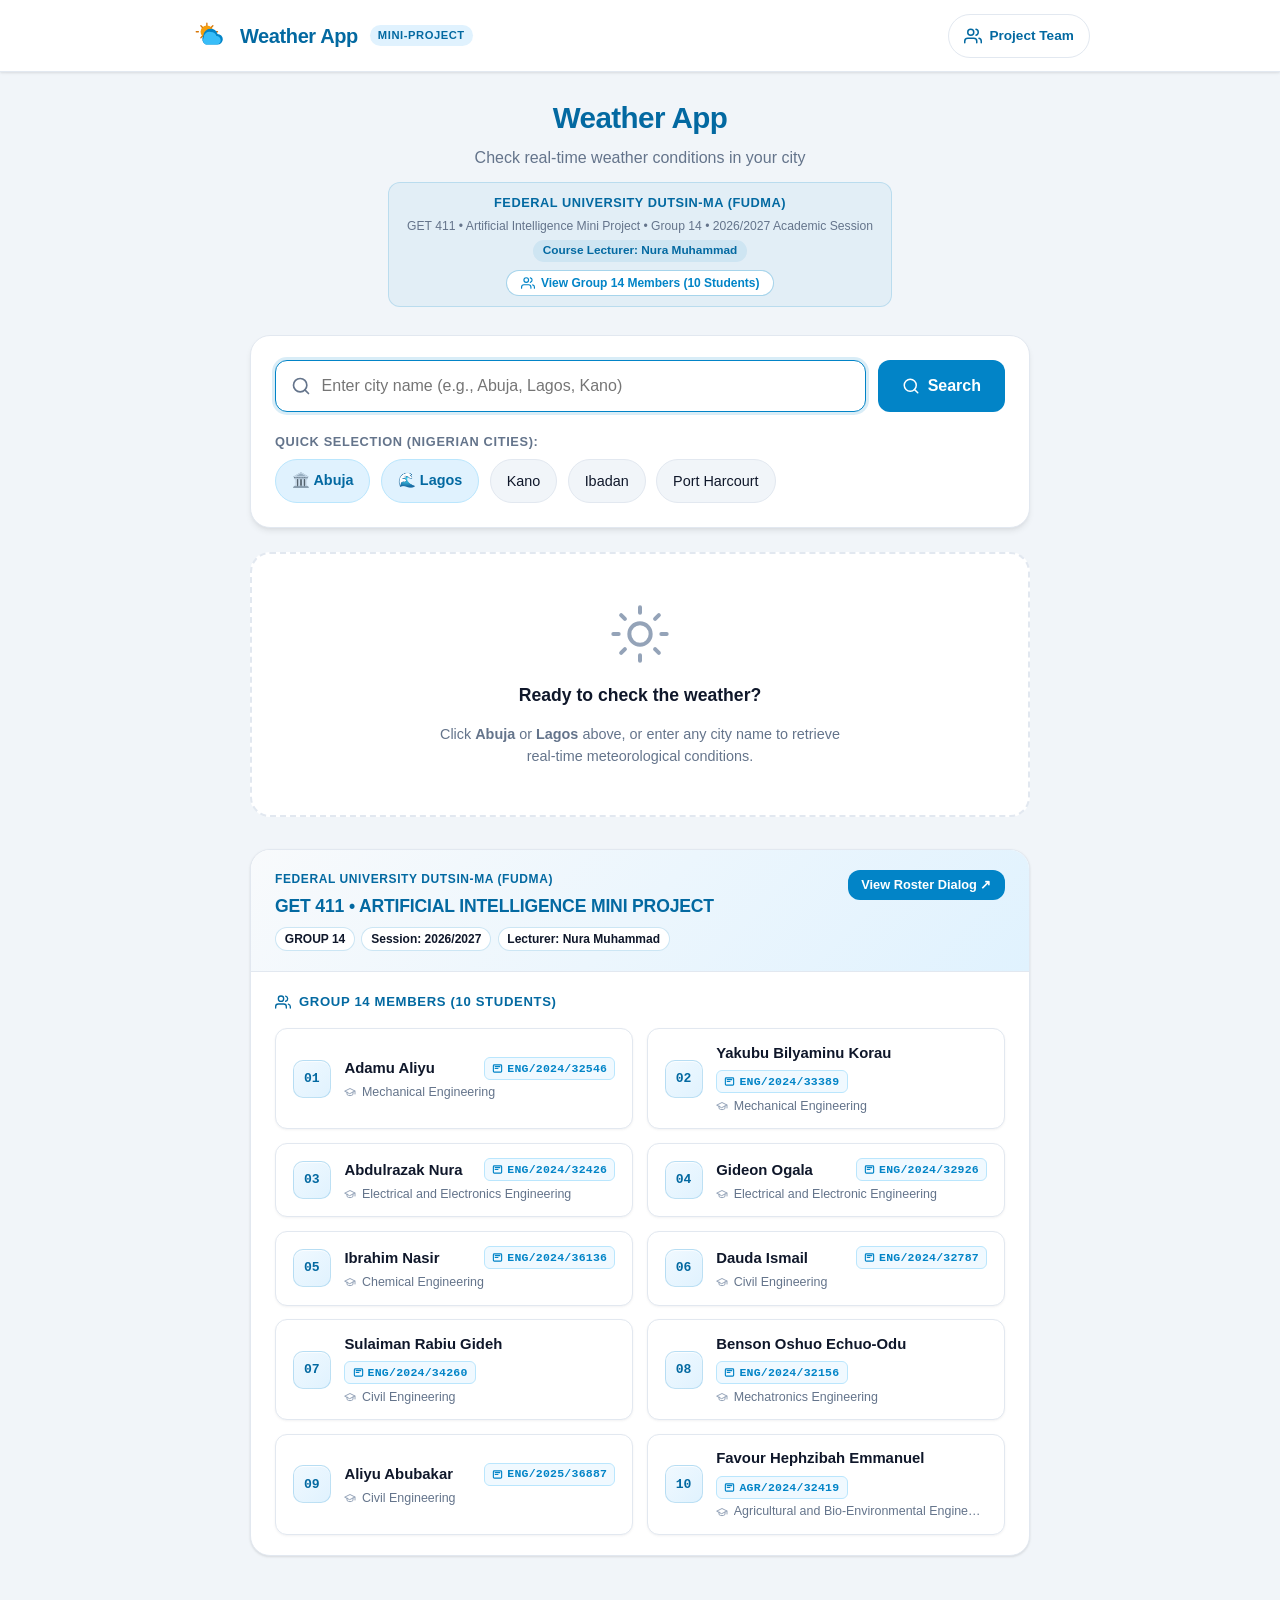
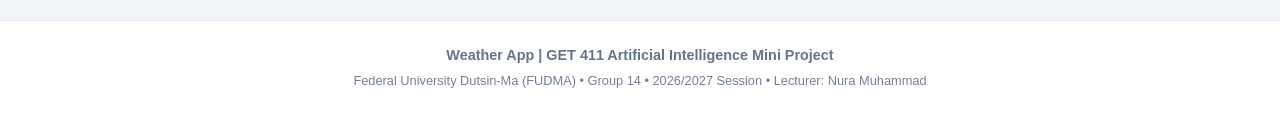
==== weather-app/index.html @ 7076c6c3 "feat: update team members modal UI Refactor the team members modal styling, improve layout responsiv" ====
<!DOCTYPE html>
<html lang="en">
<head>
  <meta charset="UTF-8">
  <meta name="viewport" content="width=device-width, initial-scale=1.0">
  <title>Weather App | Undergraduate Mini-Project</title>
  <meta name="theme-color" content="#0284c7">
  <meta name="description" content="GET 411 Artificial Intelligence Mini Project - Weather App Using Public API. Federal University Dutsin-Ma (FUDMA) Group 14.">
  <meta name="apple-mobile-web-app-capable" content="yes">
  <meta name="apple-mobile-web-app-status-bar-style" content="default">
  <meta name="apple-mobile-web-app-title" content="Weather App">
  <link rel="manifest" href="manifest.webmanifest">
  <link rel="apple-touch-icon" href="assets/icons/apple-touch-icon.png">
  <link rel="icon" type="image/svg+xml" href="assets/images/weather-logo.svg">
  <link rel="stylesheet" href="css/style.css">
</head>
<body>
  <div class="app-container">
    
    <!-- Offline Status Banner -->
    <div id="offlineBanner" class="offline-banner" role="status" aria-live="polite" style="display: none;">
      <svg xmlns="http://www.w3.org/2000/svg" width="16" height="16" viewBox="0 0 24 24" fill="none" stroke="currentColor" stroke-width="2" stroke-linecap="round" stroke-linejoin="round">
        <line x1="1" y1="1" x2="23" y2="23"></line>
        <path d="M16.72 11.06A10.94 10.94 0 0 1 19 12.55"></path>
        <path d="M5 12.55a10.94 10.94 0 0 1 5.17-2.39"></path>
        <path d="M10.71 5.05A16 16 0 0 1 22.58 9"></path>
        <path d="M1.42 9a15.91 15.91 0 0 1 4.7-2.88"></path>
        <path d="M8.53 16.11a6 6 0 0 1 6.95 0"></path>
        <line x1="12" y1="20" x2="12.01" y2="20"></line>
      </svg>
      <span>You are currently offline. Live weather information requires an internet connection.</span>
    </div>
    
    <!-- Top Header Navigation -->
    <header class="header">
      <div class="header-content">
        <div class="brand">
          <div class="brand-icon">
            <img src="assets/images/weather-logo.svg" alt="Weather Logo" width="34" height="34">
          </div>
          <span class="brand-title">Weather App</span>
          <span class="brand-badge">Mini-Project</span>
        </div>
        <button id="openTeamModalBtn" class="team-btn" type="button" aria-haspopup="dialog" aria-controls="teamModal" aria-label="View Project Team">
          <svg xmlns="http://www.w3.org/2000/svg" width="18" height="18" viewBox="0 0 24 24" fill="none" stroke="currentColor" stroke-width="2" stroke-linecap="round" stroke-linejoin="round">
            <path d="M17 21v-2a4 4 0 0 0-4-4H5a4 4 0 0 0-4 4v2"></path>
            <circle cx="9" cy="7" r="4"></circle>
            <path d="M23 21v-2a4 4 0 0 0-3-3.87"></path>
            <path d="M16 3.13a4 4 0 0 1 0 7.75"></path>
          </svg>
          <span>Project Team</span>
        </button>
      </div>
    </header>

    <!-- Main Application Content -->
    <main class="main-content">
      
      <!-- Hero / Introduction -->
      <section class="hero-section">
        <h1 class="app-heading">Weather App</h1>
        <p class="app-subtitle">Check real-time weather conditions in your city</p>

        <!-- Academic Project Identification -->
        <div class="academic-meta-strip">
          <span class="academic-inst">FEDERAL UNIVERSITY DUTSIN-MA (FUDMA)</span>
          <span class="academic-sub">GET 411 • Artificial Intelligence Mini Project • Group 14 • 2026/2027 Academic Session</span>
          <span class="academic-lecturer-tag">Course Lecturer: <strong>Nura Muhammad</strong></span>
          <button id="heroTeamBtn" type="button" class="academic-view-btn" aria-label="View Group 14 Student Members">
            <svg xmlns="http://www.w3.org/2000/svg" width="14" height="14" viewBox="0 0 24 24" fill="none" stroke="currentColor" stroke-width="2" stroke-linecap="round" stroke-linejoin="round">
              <path d="M17 21v-2a4 4 0 0 0-4-4H5a4 4 0 0 0-4 4v2"></path>
              <circle cx="9" cy="7" r="4"></circle>
              <path d="M23 21v-2a4 4 0 0 0-3-3.87"></path>
              <path d="M16 3.13a4 4 0 0 1 0 7.75"></path>
            </svg>
            <span>View Group 14 Members (10 Students)</span>
          </button>
        </div>
      </section>

      <!-- Search Card -->
      <section class="search-card">
        <form id="searchForm" class="search-form" autocomplete="off">
          <div class="input-wrapper">
            <svg class="search-icon" xmlns="http://www.w3.org/2000/svg" viewBox="0 0 24 24" fill="none" stroke="currentColor" stroke-width="2" stroke-linecap="round" stroke-linejoin="round">
              <circle cx="11" cy="11" r="8"></circle>
              <line x1="21" y1="21" x2="16.65" y2="16.65"></line>
            </svg>
            <input 
              type="text" 
              id="cityInput" 
              class="city-input" 
              placeholder="Enter city name (e.g., Abuja, Lagos, Kano)" 
              aria-label="Enter city name"
              required
            >
          </div>
          <button type="submit" id="searchButton" class="search-btn">
            <svg xmlns="http://www.w3.org/2000/svg" width="18" height="18" viewBox="0 0 24 24" fill="none" stroke="currentColor" stroke-width="2" stroke-linecap="round" stroke-linejoin="round">
              <circle cx="11" cy="11" r="8"></circle>
              <line x1="21" y1="21" x2="16.65" y2="16.65"></line>
            </svg>
            <span>Search</span>
          </button>
        </form>

        <!-- Quick Selection: Prominent Abuja & Lagos Buttons -->
        <div class="quick-cities-container">
          <span class="quick-label">Quick Selection (Nigerian Cities):</span>
          <div class="quick-buttons">
            <button type="button" class="quick-btn featured" data-city="Abuja">
              <span>🏛️ Abuja</span>
            </button>
            <button type="button" class="quick-btn featured" data-city="Lagos">
              <span>🌊 Lagos</span>
            </button>
            <button type="button" class="quick-btn" data-city="Kano">
              <span>Kano</span>
            </button>
            <button type="button" class="quick-btn" data-city="Ibadan">
              <span>Ibadan</span>
            </button>
            <button type="button" class="quick-btn" data-city="Port Harcourt">
              <span>Port Harcourt</span>
            </button>
          </div>
        </div>

        <!-- Session Search History -->
        <div id="historyContainer" class="history-container">
          <span class="quick-label">Recent Searches (This Session):</span>
          <div id="historyChips" class="history-chips"></div>
        </div>
      </section>

      <!-- Feedback Area: Loading & Error States -->
      <section class="status-container">
        <!-- Loading State -->
        <div id="loadingState" class="loading-state" role="status" aria-live="polite">
          <div class="spinner"></div>
          <p class="loading-text">Loading weather data...</p>
        </div>

        <!-- Friendly Error Alert Box -->
        <div id="alertBox" class="alert-box" role="alert">
          <svg class="alert-icon" xmlns="http://www.w3.org/2000/svg" viewBox="0 0 24 24" fill="none" stroke="currentColor" stroke-width="2" stroke-linecap="round" stroke-linejoin="round">
            <circle cx="12" cy="12" r="10"></circle>
            <line x1="12" y1="8" x2="12" y2="12"></line>
            <line x1="12" y1="16" x2="12.01" y2="16"></line>
          </svg>
          <div class="alert-content">
            <h4 id="alertTitle" class="alert-title">Notice</h4>
            <p id="alertMessage" class="alert-message">Unable to retrieve weather information.</p>
          </div>
        </div>
      </section>

      <!-- Weather Presentation Card -->
      <article id="weatherCard" class="weather-card">
        <!-- Card Header: City, Country, Date -->
        <div class="weather-card-header">
          <div class="location-info">
            <h2 id="cityName" class="city-name">Lagos</h2>
            <span id="countryName" class="country-name">, Nigeria</span>
            <span id="weatherDate" class="weather-date">Current Weather</span>
          </div>
          <div class="weather-header-actions">
            <!-- Temperature Unit Toggle Switch (°C / °F) -->
            <div class="unit-toggle-wrapper" title="Switch temperature unit between Celsius (°C) and Fahrenheit (°F)">
              <button 
                type="button" 
                id="unitToggleBtn" 
                class="unit-toggle-switch" 
                role="switch" 
                aria-checked="false" 
                aria-label="Toggle temperature unit between Celsius and Fahrenheit"
              >
                <span class="unit-toggle-option active" id="unitOptC">°C</span>
                <span class="unit-toggle-slider" aria-hidden="true"></span>
                <span class="unit-toggle-option" id="unitOptF">°F</span>
              </button>
            </div>
            <span class="weather-badge">Real-time</span>
          </div>
        </div>

        <!-- Primary Weather Stats: Temperature & Icon -->
        <div class="weather-primary-body">
          <div class="temperature-group">
            <div class="temp-row">
              <span id="currentTemp" class="current-temp">28</span>
              <span id="tempUnit" class="temp-unit">°C</span>
            </div>
            <span id="feelsLike" class="feels-like-text">Feels Like: 31°C</span>
          </div>

          <div class="weather-condition-group">
            <img id="weatherIcon" class="weather-icon-img" src="https://openweathermap.org/img/wn/02d@2x.png" alt="Weather condition icon">
            <span id="weatherCondition" class="weather-condition">Partly Cloudy</span>
            <span id="weatherDescription" class="weather-description">scattered clouds</span>
          </div>
        </div>

        <!-- Metrics Grid: Humidity, Wind, Pressure, Visibility -->
        <div class="weather-metrics-grid">
          <!-- Humidity -->
          <div class="metric-card">
            <div class="metric-icon-wrap" aria-hidden="true">
              <svg xmlns="http://www.w3.org/2000/svg" viewBox="0 0 24 24" fill="none" stroke="currentColor" stroke-width="2" stroke-linecap="round" stroke-linejoin="round">
                <path d="M12 2.69l5.66 5.66a8 8 0 1 1-11.31 0z"></path>
              </svg>
            </div>
            <div class="metric-details">
              <span class="metric-label">Humidity</span>
              <span id="humidityValue" class="metric-value">78%</span>
            </div>
          </div>

          <!-- Wind Speed -->
          <div class="metric-card">
            <div class="metric-icon-wrap" aria-hidden="true">
              <svg xmlns="http://www.w3.org/2000/svg" viewBox="0 0 24 24" fill="none" stroke="currentColor" stroke-width="2" stroke-linecap="round" stroke-linejoin="round">
                <path d="M9.59 4.59A2 2 0 1 1 11 8H2m10.59 11.41A2 2 0 1 0 14 16H2m15.73-8.27A2.5 2.5 0 1 1 19.5 12H2"></path>
              </svg>
            </div>
            <div class="metric-details">
              <span class="metric-label">Wind Speed</span>
              <span id="windSpeedValue" class="metric-value">4.2 m/s</span>
            </div>
          </div>

          <!-- Pressure -->
          <div class="metric-card">
            <div class="metric-icon-wrap" aria-hidden="true">
              <svg xmlns="http://www.w3.org/2000/svg" viewBox="0 0 24 24" fill="none" stroke="currentColor" stroke-width="2" stroke-linecap="round" stroke-linejoin="round">
                <circle cx="12" cy="12" r="10"></circle>
                <path d="M12 6v6l4 2"></path>
              </svg>
            </div>
            <div class="metric-details">
              <span class="metric-label">Pressure</span>
              <span id="pressureValue" class="metric-value">1012 hPa</span>
            </div>
          </div>

          <!-- Visibility -->
          <div class="metric-card">
            <div class="metric-icon-wrap" aria-hidden="true">
              <svg xmlns="http://www.w3.org/2000/svg" viewBox="0 0 24 24" fill="none" stroke="currentColor" stroke-width="2" stroke-linecap="round" stroke-linejoin="round">
                <path d="M1 12s4-8 11-8 11 8 11 8-4 8-11 8-11-8-11-8z"></path>
                <circle cx="12" cy="12" r="3"></circle>
              </svg>
            </div>
            <div class="metric-details">
              <span class="metric-label">Visibility</span>
              <span id="visibilityValue" class="metric-value">10 km</span>
            </div>
          </div>
        </div>
      </article>

      <!-- 5-Day Weather Forecast Section -->
      <section id="forecastSection" class="forecast-section" aria-label="5-Day Weather Forecast">
        <div class="forecast-header">
          <div class="forecast-title-wrap">
            <svg class="forecast-icon" xmlns="http://www.w3.org/2000/svg" viewBox="0 0 24 24" fill="none" stroke="currentColor" stroke-width="2" stroke-linecap="round" stroke-linejoin="round">
              <rect x="3" y="4" width="18" height="18" rx="2" ry="2"></rect>
              <line x1="16" y1="2" x2="16" y2="6"></line>
              <line x1="8" y1="2" x2="8" y2="6"></line>
              <line x1="3" y1="10" x2="21" y2="10"></line>
            </svg>
            <h3 class="forecast-title">5-Day Weather Forecast</h3>
          </div>
          <span class="forecast-badge">Upcoming High &amp; Low</span>
        </div>
        <div id="forecastGrid" class="forecast-grid"></div>
      </section>

      <!-- Initial Welcome State (Before any search) -->
      <div id="initialPlaceholder" class="initial-placeholder-card">
        <svg class="placeholder-icon" xmlns="http://www.w3.org/2000/svg" viewBox="0 0 24 24" fill="none" stroke="currentColor" stroke-width="1.5" stroke-linecap="round" stroke-linejoin="round">
          <circle cx="12" cy="12" r="4"></circle>
          <path d="M12 2v2"></path>
          <path d="M12 20v2"></path>
          <path d="m4.93 4.93 1.41 1.41"></path>
          <path d="m17.66 17.66 1.41 1.41"></path>
          <path d="M2 12h2"></path>
          <path d="M20 12h2"></path>
          <path d="m6.34 17.66-1.41 1.41"></path>
          <path d="m19.07 4.93-1.41 1.41"></path>
        </svg>
        <h3 class="placeholder-text">Ready to check the weather?</h3>
        <p class="placeholder-sub">
          Click <strong>Abuja</strong> or <strong>Lagos</strong> above, or enter any city name to retrieve real-time meteorological conditions.
        </p>
      </div>

      <!-- Academic Project Details Section -->
      <section class="academic-section" id="academicSection" aria-label="Academic Project Details">
        <div class="academic-card">
          <div class="academic-card-header">
            <div class="academic-card-title-group">
              <span class="academic-inst-badge-inline">FEDERAL UNIVERSITY DUTSIN-MA (FUDMA)</span>
              <h3 class="academic-card-heading">GET 411 • ARTIFICIAL INTELLIGENCE MINI PROJECT</h3>
              <div class="academic-meta-inline">
                <span class="academic-chip">GROUP 14</span>
                <span class="academic-chip">Session: 2026/2027</span>
                <span class="academic-chip">Lecturer: Nura Muhammad</span>
              </div>
            </div>
            <button id="openModalFromSectionBtn" type="button" class="team-open-modal-action" aria-label="Open Fullscreen Roster Dialog">
              <span>View Roster Dialog ↗</span>
            </button>
          </div>

          <div class="academic-card-body">
            <h4 class="academic-roster-title">
              <svg xmlns="http://www.w3.org/2000/svg" width="16" height="16" viewBox="0 0 24 24" fill="none" stroke="currentColor" stroke-width="2" stroke-linecap="round" stroke-linejoin="round">
                <path d="M17 21v-2a4 4 0 0 0-4-4H5a4 4 0 0 0-4 4v2"></path>
                <circle cx="9" cy="7" r="4"></circle>
                <path d="M23 21v-2a4 4 0 0 0-3-3.87"></path>
                <path d="M16 3.13a4 4 0 0 1 0 7.75"></path>
              </svg>
              <span>GROUP 14 MEMBERS (10 STUDENTS)</span>
            </h4>

            <div class="team-members-grid">
              <!-- 01 -->
              <div class="member-card">
                <div class="member-avatar" aria-hidden="true">
                  <span class="member-num">01</span>
                </div>
                <div class="member-info">
                  <div class="member-header">
                    <h5 class="member-name">Adamu Aliyu</h5>
                    <span class="member-matric" title="Matriculation Number">
                      <svg xmlns="http://www.w3.org/2000/svg" width="11" height="11" viewBox="0 0 24 24" fill="none" stroke="currentColor" stroke-width="2.5" stroke-linecap="round" stroke-linejoin="round" aria-hidden="true"><rect x="3" y="4" width="18" height="16" rx="2"/><line x1="7" y1="8" x2="17" y2="8"/><line x1="7" y1="12" x2="13" y2="12"/></svg>
                      ENG/2024/32546
                    </span>
                  </div>
                  <div class="member-dept-row">
                    <svg class="member-dept-icon" xmlns="http://www.w3.org/2000/svg" width="12" height="12" viewBox="0 0 24 24" fill="none" stroke="currentColor" stroke-width="2" stroke-linecap="round" stroke-linejoin="round" aria-hidden="true"><path d="M22 10v6M2 10l10-5 10 5-10 5z"/><path d="M6 12v5c3 3 9 3 12 0v-5"/></svg>
                    <span class="member-dept">Mechanical Engineering</span>
                  </div>
                </div>
              </div>

              <!-- 02 -->
              <div class="member-card">
                <div class="member-avatar" aria-hidden="true">
                  <span class="member-num">02</span>
                </div>
                <div class="member-info">
                  <div class="member-header">
                    <h5 class="member-name">Yakubu Bilyaminu Korau</h5>
                    <span class="member-matric" title="Matriculation Number">
                      <svg xmlns="http://www.w3.org/2000/svg" width="11" height="11" viewBox="0 0 24 24" fill="none" stroke="currentColor" stroke-width="2.5" stroke-linecap="round" stroke-linejoin="round" aria-hidden="true"><rect x="3" y="4" width="18" height="16" rx="2"/><line x1="7" y1="8" x2="17" y2="8"/><line x1="7" y1="12" x2="13" y2="12"/></svg>
                      ENG/2024/33389
                    </span>
                  </div>
                  <div class="member-dept-row">
                    <svg class="member-dept-icon" xmlns="http://www.w3.org/2000/svg" width="12" height="12" viewBox="0 0 24 24" fill="none" stroke="currentColor" stroke-width="2" stroke-linecap="round" stroke-linejoin="round" aria-hidden="true"><path d="M22 10v6M2 10l10-5 10 5-10 5z"/><path d="M6 12v5c3 3 9 3 12 0v-5"/></svg>
                    <span class="member-dept">Mechanical Engineering</span>
                  </div>
                </div>
              </div>

              <!-- 03 -->
              <div class="member-card">
                <div class="member-avatar" aria-hidden="true">
                  <span class="member-num">03</span>
                </div>
                <div class="member-info">
                  <div class="member-header">
                    <h5 class="member-name">Abdulrazak Nura</h5>
                    <span class="member-matric" title="Matriculation Number">
                      <svg xmlns="http://www.w3.org/2000/svg" width="11" height="11" viewBox="0 0 24 24" fill="none" stroke="currentColor" stroke-width="2.5" stroke-linecap="round" stroke-linejoin="round" aria-hidden="true"><rect x="3" y="4" width="18" height="16" rx="2"/><line x1="7" y1="8" x2="17" y2="8"/><line x1="7" y1="12" x2="13" y2="12"/></svg>
                      ENG/2024/32426
                    </span>
                  </div>
                  <div class="member-dept-row">
                    <svg class="member-dept-icon" xmlns="http://www.w3.org/2000/svg" width="12" height="12" viewBox="0 0 24 24" fill="none" stroke="currentColor" stroke-width="2" stroke-linecap="round" stroke-linejoin="round" aria-hidden="true"><path d="M22 10v6M2 10l10-5 10 5-10 5z"/><path d="M6 12v5c3 3 9 3 12 0v-5"/></svg>
                    <span class="member-dept">Electrical and Electronics Engineering</span>
                  </div>
                </div>
              </div>

              <!-- 04 -->
              <div class="member-card">
                <div class="member-avatar" aria-hidden="true">
                  <span class="member-num">04</span>
                </div>
                <div class="member-info">
                  <div class="member-header">
                    <h5 class="member-name">Gideon Ogala</h5>
                    <span class="member-matric" title="Matriculation Number">
                      <svg xmlns="http://www.w3.org/2000/svg" width="11" height="11" viewBox="0 0 24 24" fill="none" stroke="currentColor" stroke-width="2.5" stroke-linecap="round" stroke-linejoin="round" aria-hidden="true"><rect x="3" y="4" width="18" height="16" rx="2"/><line x1="7" y1="8" x2="17" y2="8"/><line x1="7" y1="12" x2="13" y2="12"/></svg>
                      ENG/2024/32926
                    </span>
                  </div>
                  <div class="member-dept-row">
                    <svg class="member-dept-icon" xmlns="http://www.w3.org/2000/svg" width="12" height="12" viewBox="0 0 24 24" fill="none" stroke="currentColor" stroke-width="2" stroke-linecap="round" stroke-linejoin="round" aria-hidden="true"><path d="M22 10v6M2 10l10-5 10 5-10 5z"/><path d="M6 12v5c3 3 9 3 12 0v-5"/></svg>
                    <span class="member-dept">Electrical and Electronic Engineering</span>
                  </div>
                </div>
              </div>

              <!-- 05 -->
              <div class="member-card">
                <div class="member-avatar" aria-hidden="true">
                  <span class="member-num">05</span>
                </div>
                <div class="member-info">
                  <div class="member-header">
                    <h5 class="member-name">Ibrahim Nasir</h5>
                    <span class="member-matric" title="Matriculation Number">
                      <svg xmlns="http://www.w3.org/2000/svg" width="11" height="11" viewBox="0 0 24 24" fill="none" stroke="currentColor" stroke-width="2.5" stroke-linecap="round" stroke-linejoin="round" aria-hidden="true"><rect x="3" y="4" width="18" height="16" rx="2"/><line x1="7" y1="8" x2="17" y2="8"/><line x1="7" y1="12" x2="13" y2="12"/></svg>
                      ENG/2024/36136
                    </span>
                  </div>
                  <div class="member-dept-row">
                    <svg class="member-dept-icon" xmlns="http://www.w3.org/2000/svg" width="12" height="12" viewBox="0 0 24 24" fill="none" stroke="currentColor" stroke-width="2" stroke-linecap="round" stroke-linejoin="round" aria-hidden="true"><path d="M22 10v6M2 10l10-5 10 5-10 5z"/><path d="M6 12v5c3 3 9 3 12 0v-5"/></svg>
                    <span class="member-dept">Chemical Engineering</span>
                  </div>
                </div>
              </div>

              <!-- 06 -->
              <div class="member-card">
                <div class="member-avatar" aria-hidden="true">
                  <span class="member-num">06</span>
                </div>
                <div class="member-info">
                  <div class="member-header">
                    <h5 class="member-name">Dauda Ismail</h5>
                    <span class="member-matric" title="Matriculation Number">
                      <svg xmlns="http://www.w3.org/2000/svg" width="11" height="11" viewBox="0 0 24 24" fill="none" stroke="currentColor" stroke-width="2.5" stroke-linecap="round" stroke-linejoin="round" aria-hidden="true"><rect x="3" y="4" width="18" height="16" rx="2"/><line x1="7" y1="8" x2="17" y2="8"/><line x1="7" y1="12" x2="13" y2="12"/></svg>
                      ENG/2024/32787
                    </span>
                  </div>
                  <div class="member-dept-row">
                    <svg class="member-dept-icon" xmlns="http://www.w3.org/2000/svg" width="12" height="12" viewBox="0 0 24 24" fill="none" stroke="currentColor" stroke-width="2" stroke-linecap="round" stroke-linejoin="round" aria-hidden="true"><path d="M22 10v6M2 10l10-5 10 5-10 5z"/><path d="M6 12v5c3 3 9 3 12 0v-5"/></svg>
                    <span class="member-dept">Civil Engineering</span>
                  </div>
                </div>
              </div>

              <!-- 07 -->
              <div class="member-card">
                <div class="member-avatar" aria-hidden="true">
                  <span class="member-num">07</span>
                </div>
                <div class="member-info">
                  <div class="member-header">
                    <h5 class="member-name">Sulaiman Rabiu Gideh</h5>
                    <span class="member-matric" title="Matriculation Number">
                      <svg xmlns="http://www.w3.org/2000/svg" width="11" height="11" viewBox="0 0 24 24" fill="none" stroke="currentColor" stroke-width="2.5" stroke-linecap="round" stroke-linejoin="round" aria-hidden="true"><rect x="3" y="4" width="18" height="16" rx="2"/><line x1="7" y1="8" x2="17" y2="8"/><line x1="7" y1="12" x2="13" y2="12"/></svg>
                      ENG/2024/34260
                    </span>
                  </div>
                  <div class="member-dept-row">
                    <svg class="member-dept-icon" xmlns="http://www.w3.org/2000/svg" width="12" height="12" viewBox="0 0 24 24" fill="none" stroke="currentColor" stroke-width="2" stroke-linecap="round" stroke-linejoin="round" aria-hidden="true"><path d="M22 10v6M2 10l10-5 10 5-10 5z"/><path d="M6 12v5c3 3 9 3 12 0v-5"/></svg>
                    <span class="member-dept">Civil Engineering</span>
                  </div>
                </div>
              </div>

              <!-- 08 -->
              <div class="member-card">
                <div class="member-avatar" aria-hidden="true">
                  <span class="member-num">08</span>
                </div>
                <div class="member-info">
                  <div class="member-header">
                    <h5 class="member-name">Benson Oshuo Echuo-Odu</h5>
                    <span class="member-matric" title="Matriculation Number">
                      <svg xmlns="http://www.w3.org/2000/svg" width="11" height="11" viewBox="0 0 24 24" fill="none" stroke="currentColor" stroke-width="2.5" stroke-linecap="round" stroke-linejoin="round" aria-hidden="true"><rect x="3" y="4" width="18" height="16" rx="2"/><line x1="7" y1="8" x2="17" y2="8"/><line x1="7" y1="12" x2="13" y2="12"/></svg>
                      ENG/2024/32156
                    </span>
                  </div>
                  <div class="member-dept-row">
                    <svg class="member-dept-icon" xmlns="http://www.w3.org/2000/svg" width="12" height="12" viewBox="0 0 24 24" fill="none" stroke="currentColor" stroke-width="2" stroke-linecap="round" stroke-linejoin="round" aria-hidden="true"><path d="M22 10v6M2 10l10-5 10 5-10 5z"/><path d="M6 12v5c3 3 9 3 12 0v-5"/></svg>
                    <span class="member-dept">Mechatronics Engineering</span>
                  </div>
                </div>
              </div>

              <!-- 09 -->
              <div class="member-card">
                <div class="member-avatar" aria-hidden="true">
                  <span class="member-num">09</span>
                </div>
                <div class="member-info">
                  <div class="member-header">
                    <h5 class="member-name">Aliyu Abubakar</h5>
                    <span class="member-matric" title="Matriculation Number">
                      <svg xmlns="http://www.w3.org/2000/svg" width="11" height="11" viewBox="0 0 24 24" fill="none" stroke="currentColor" stroke-width="2.5" stroke-linecap="round" stroke-linejoin="round" aria-hidden="true"><rect x="3" y="4" width="18" height="16" rx="2"/><line x1="7" y1="8" x2="17" y2="8"/><line x1="7" y1="12" x2="13" y2="12"/></svg>
                      ENG/2025/36887
                    </span>
                  </div>
                  <div class="member-dept-row">
                    <svg class="member-dept-icon" xmlns="http://www.w3.org/2000/svg" width="12" height="12" viewBox="0 0 24 24" fill="none" stroke="currentColor" stroke-width="2" stroke-linecap="round" stroke-linejoin="round" aria-hidden="true"><path d="M22 10v6M2 10l10-5 10 5-10 5z"/><path d="M6 12v5c3 3 9 3 12 0v-5"/></svg>
                    <span class="member-dept">Civil Engineering</span>
                  </div>
                </div>
              </div>

              <!-- 10 -->
              <div class="member-card">
                <div class="member-avatar" aria-hidden="true">
                  <span class="member-num">10</span>
                </div>
                <div class="member-info">
                  <div class="member-header">
                    <h5 class="member-name">Favour Hephzibah Emmanuel</h5>
                    <span class="member-matric" title="Matriculation Number">
                      <svg xmlns="http://www.w3.org/2000/svg" width="11" height="11" viewBox="0 0 24 24" fill="none" stroke="currentColor" stroke-width="2.5" stroke-linecap="round" stroke-linejoin="round" aria-hidden="true"><rect x="3" y="4" width="18" height="16" rx="2"/><line x1="7" y1="8" x2="17" y2="8"/><line x1="7" y1="12" x2="13" y2="12"/></svg>
                      AGR/2024/32419
                    </span>
                  </div>
                  <div class="member-dept-row">
                    <svg class="member-dept-icon" xmlns="http://www.w3.org/2000/svg" width="12" height="12" viewBox="0 0 24 24" fill="none" stroke="currentColor" stroke-width="2" stroke-linecap="round" stroke-linejoin="round" aria-hidden="true"><path d="M22 10v6M2 10l10-5 10 5-10 5z"/><path d="M6 12v5c3 3 9 3 12 0v-5"/></svg>
                    <span class="member-dept">Agricultural and Bio-Environmental Engineering</span>
                  </div>
                </div>
              </div>
            </div>
          </div>
        </div>
      </section>

    </main>

    <!-- Project Team Modal -->
    <div id="teamModal" class="modal-overlay" role="dialog" aria-modal="true" aria-labelledby="teamModalTitle" style="display: none;">
      <div class="team-modal-card">
        <!-- Modal Header -->
        <div class="team-modal-header">
          <div class="team-header-content">
            <span class="team-inst-badge">FEDERAL UNIVERSITY DUTSIN-MA (FUDMA)</span>
            <h2 id="teamModalTitle" class="team-course-title">GET 411 • ARTIFICIAL INTELLIGENCE MINI PROJECT</h2>
            <div class="team-meta-row">
              <span class="team-meta-pill">GROUP 14</span>
              <span>•</span>
              <span>Academic Session: <strong>2026/2027</strong></span>
              <span>•</span>
              <span>Lecturer: <strong>Nura Muhammad</strong></span>
            </div>
          </div>
          <button id="closeTeamModalBtn" class="team-close-btn" type="button" aria-label="Close modal">&times;</button>
        </div>

        <!-- Modal Body: Group Members -->
        <div class="team-modal-body">
          <div class="team-section-heading">
            <svg xmlns="http://www.w3.org/2000/svg" width="16" height="16" viewBox="0 0 24 24" fill="none" stroke="currentColor" stroke-width="2" stroke-linecap="round" stroke-linejoin="round">
              <path d="M17 21v-2a4 4 0 0 0-4-4H5a4 4 0 0 0-4 4v2"></path>
              <circle cx="9" cy="7" r="4"></circle>
              <path d="M23 21v-2a4 4 0 0 0-3-3.87"></path>
              <path d="M16 3.13a4 4 0 0 1 0 7.75"></path>
            </svg>
            <span>GROUP MEMBERS</span>
          </div>

          <div class="team-members-grid">
            <!-- 01 -->
            <div class="member-card">
              <div class="member-avatar" aria-hidden="true">
                <span class="member-num">01</span>
              </div>
              <div class="member-info">
                <div class="member-header">
                  <h5 class="member-name">Adamu Aliyu</h5>
                  <span class="member-matric" title="Matriculation Number">
                    <svg xmlns="http://www.w3.org/2000/svg" width="11" height="11" viewBox="0 0 24 24" fill="none" stroke="currentColor" stroke-width="2.5" stroke-linecap="round" stroke-linejoin="round" aria-hidden="true"><rect x="3" y="4" width="18" height="16" rx="2"/><line x1="7" y1="8" x2="17" y2="8"/><line x1="7" y1="12" x2="13" y2="12"/></svg>
                    ENG/2024/32546
                  </span>
                </div>
                <div class="member-dept-row">
                  <svg class="member-dept-icon" xmlns="http://www.w3.org/2000/svg" width="12" height="12" viewBox="0 0 24 24" fill="none" stroke="currentColor" stroke-width="2" stroke-linecap="round" stroke-linejoin="round" aria-hidden="true"><path d="M22 10v6M2 10l10-5 10 5-10 5z"/><path d="M6 12v5c3 3 9 3 12 0v-5"/></svg>
                  <span class="member-dept">Mechanical Engineering</span>
                </div>
              </div>
            </div>

            <!-- 02 -->
            <div class="member-card">
              <div class="member-avatar" aria-hidden="true">
                <span class="member-num">02</span>
              </div>
              <div class="member-info">
                <div class="member-header">
                  <h5 class="member-name">Yakubu Bilyaminu Korau</h5>
                  <span class="member-matric" title="Matriculation Number">
                    <svg xmlns="http://www.w3.org/2000/svg" width="11" height="11" viewBox="0 0 24 24" fill="none" stroke="currentColor" stroke-width="2.5" stroke-linecap="round" stroke-linejoin="round" aria-hidden="true"><rect x="3" y="4" width="18" height="16" rx="2"/><line x1="7" y1="8" x2="17" y2="8"/><line x1="7" y1="12" x2="13" y2="12"/></svg>
                    ENG/2024/33389
                  </span>
                </div>
                <div class="member-dept-row">
                  <svg class="member-dept-icon" xmlns="http://www.w3.org/2000/svg" width="12" height="12" viewBox="0 0 24 24" fill="none" stroke="currentColor" stroke-width="2" stroke-linecap="round" stroke-linejoin="round" aria-hidden="true"><path d="M22 10v6M2 10l10-5 10 5-10 5z"/><path d="M6 12v5c3 3 9 3 12 0v-5"/></svg>
                  <span class="member-dept">Mechanical Engineering</span>
                </div>
              </div>
            </div>

            <!-- 03 -->
            <div class="member-card">
              <div class="member-avatar" aria-hidden="true">
                <span class="member-num">03</span>
              </div>
              <div class="member-info">
                <div class="member-header">
                  <h5 class="member-name">Abdulrazak Nura</h5>
                  <span class="member-matric" title="Matriculation Number">
                    <svg xmlns="http://www.w3.org/2000/svg" width="11" height="11" viewBox="0 0 24 24" fill="none" stroke="currentColor" stroke-width="2.5" stroke-linecap="round" stroke-linejoin="round" aria-hidden="true"><rect x="3" y="4" width="18" height="16" rx="2"/><line x1="7" y1="8" x2="17" y2="8"/><line x1="7" y1="12" x2="13" y2="12"/></svg>
                    ENG/2024/32426
                  </span>
                </div>
                <div class="member-dept-row">
                  <svg class="member-dept-icon" xmlns="http://www.w3.org/2000/svg" width="12" height="12" viewBox="0 0 24 24" fill="none" stroke="currentColor" stroke-width="2" stroke-linecap="round" stroke-linejoin="round" aria-hidden="true"><path d="M22 10v6M2 10l10-5 10 5-10 5z"/><path d="M6 12v5c3 3 9 3 12 0v-5"/></svg>
                  <span class="member-dept">Electrical and Electronics Engineering</span>
                </div>
              </div>
            </div>

            <!-- 04 -->
            <div class="member-card">
              <div class="member-avatar" aria-hidden="true">
                <span class="member-num">04</span>
              </div>
              <div class="member-info">
                <div class="member-header">
                  <h5 class="member-name">Gideon Ogala</h5>
                  <span class="member-matric" title="Matriculation Number">
                    <svg xmlns="http://www.w3.org/2000/svg" width="11" height="11" viewBox="0 0 24 24" fill="none" stroke="currentColor" stroke-width="2.5" stroke-linecap="round" stroke-linejoin="round" aria-hidden="true"><rect x="3" y="4" width="18" height="16" rx="2"/><line x1="7" y1="8" x2="17" y2="8"/><line x1="7" y1="12" x2="13" y2="12"/></svg>
                    ENG/2024/32926
                  </span>
                </div>
                <div class="member-dept-row">
                  <svg class="member-dept-icon" xmlns="http://www.w3.org/2000/svg" width="12" height="12" viewBox="0 0 24 24" fill="none" stroke="currentColor" stroke-width="2" stroke-linecap="round" stroke-linejoin="round" aria-hidden="true"><path d="M22 10v6M2 10l10-5 10 5-10 5z"/><path d="M6 12v5c3 3 9 3 12 0v-5"/></svg>
                  <span class="member-dept">Electrical and Electronic Engineering</span>
                </div>
              </div>
            </div>

            <!-- 05 -->
            <div class="member-card">
              <div class="member-avatar" aria-hidden="true">
                <span class="member-num">05</span>
              </div>
              <div class="member-info">
                <div class="member-header">
                  <h5 class="member-name">Ibrahim Nasir</h5>
                  <span class="member-matric" title="Matriculation Number">
                    <svg xmlns="http://www.w3.org/2000/svg" width="11" height="11" viewBox="0 0 24 24" fill="none" stroke="currentColor" stroke-width="2.5" stroke-linecap="round" stroke-linejoin="round" aria-hidden="true"><rect x="3" y="4" width="18" height="16" rx="2"/><line x1="7" y1="8" x2="17" y2="8"/><line x1="7" y1="12" x2="13" y2="12"/></svg>
                    ENG/2024/36136
                  </span>
                </div>
                <div class="member-dept-row">
                  <svg class="member-dept-icon" xmlns="http://www.w3.org/2000/svg" width="12" height="12" viewBox="0 0 24 24" fill="none" stroke="currentColor" stroke-width="2" stroke-linecap="round" stroke-linejoin="round" aria-hidden="true"><path d="M22 10v6M2 10l10-5 10 5-10 5z"/><path d="M6 12v5c3 3 9 3 12 0v-5"/></svg>
                  <span class="member-dept">Chemical Engineering</span>
                </div>
              </div>
            </div>

            <!-- 06 -->
            <div class="member-card">
              <div class="member-avatar" aria-hidden="true">
                <span class="member-num">06</span>
              </div>
              <div class="member-info">
                <div class="member-header">
                  <h5 class="member-name">Dauda Ismail</h5>
                  <span class="member-matric" title="Matriculation Number">
                    <svg xmlns="http://www.w3.org/2000/svg" width="11" height="11" viewBox="0 0 24 24" fill="none" stroke="currentColor" stroke-width="2.5" stroke-linecap="round" stroke-linejoin="round" aria-hidden="true"><rect x="3" y="4" width="18" height="16" rx="2"/><line x1="7" y1="8" x2="17" y2="8"/><line x1="7" y1="12" x2="13" y2="12"/></svg>
                    ENG/2024/32787
                  </span>
                </div>
                <div class="member-dept-row">
                  <svg class="member-dept-icon" xmlns="http://www.w3.org/2000/svg" width="12" height="12" viewBox="0 0 24 24" fill="none" stroke="currentColor" stroke-width="2" stroke-linecap="round" stroke-linejoin="round" aria-hidden="true"><path d="M22 10v6M2 10l10-5 10 5-10 5z"/><path d="M6 12v5c3 3 9 3 12 0v-5"/></svg>
                  <span class="member-dept">Civil Engineering</span>
                </div>
              </div>
            </div>

            <!-- 07 -->
            <div class="member-card">
              <div class="member-avatar" aria-hidden="true">
                <span class="member-num">07</span>
              </div>
              <div class="member-info">
                <div class="member-header">
                  <h5 class="member-name">Sulaiman Rabiu Gideh</h5>
                  <span class="member-matric" title="Matriculation Number">
                    <svg xmlns="http://www.w3.org/2000/svg" width="11" height="11" viewBox="0 0 24 24" fill="none" stroke="currentColor" stroke-width="2.5" stroke-linecap="round" stroke-linejoin="round" aria-hidden="true"><rect x="3" y="4" width="18" height="16" rx="2"/><line x1="7" y1="8" x2="17" y2="8"/><line x1="7" y1="12" x2="13" y2="12"/></svg>
                    ENG/2024/34260
                  </span>
                </div>
                <div class="member-dept-row">
                  <svg class="member-dept-icon" xmlns="http://www.w3.org/2000/svg" width="12" height="12" viewBox="0 0 24 24" fill="none" stroke="currentColor" stroke-width="2" stroke-linecap="round" stroke-linejoin="round" aria-hidden="true"><path d="M22 10v6M2 10l10-5 10 5-10 5z"/><path d="M6 12v5c3 3 9 3 12 0v-5"/></svg>
                  <span class="member-dept">Civil Engineering</span>
                </div>
              </div>
            </div>

            <!-- 08 -->
            <div class="member-card">
              <div class="member-avatar" aria-hidden="true">
                <span class="member-num">08</span>
              </div>
              <div class="member-info">
                <div class="member-header">
                  <h5 class="member-name">Benson Oshuo Echuo-Odu</h5>
                  <span class="member-matric" title="Matriculation Number">
                    <svg xmlns="http://www.w3.org/2000/svg" width="11" height="11" viewBox="0 0 24 24" fill="none" stroke="currentColor" stroke-width="2.5" stroke-linecap="round" stroke-linejoin="round" aria-hidden="true"><rect x="3" y="4" width="18" height="16" rx="2"/><line x1="7" y1="8" x2="17" y2="8"/><line x1="7" y1="12" x2="13" y2="12"/></svg>
                    ENG/2024/32156
                  </span>
                </div>
                <div class="member-dept-row">
                  <svg class="member-dept-icon" xmlns="http://www.w3.org/2000/svg" width="12" height="12" viewBox="0 0 24 24" fill="none" stroke="currentColor" stroke-width="2" stroke-linecap="round" stroke-linejoin="round" aria-hidden="true"><path d="M22 10v6M2 10l10-5 10 5-10 5z"/><path d="M6 12v5c3 3 9 3 12 0v-5"/></svg>
                  <span class="member-dept">Mechatronics Engineering</span>
                </div>
              </div>
            </div>

            <!-- 09 -->
            <div class="member-card">
              <div class="member-avatar" aria-hidden="true">
                <span class="member-num">09</span>
              </div>
              <div class="member-info">
                <div class="member-header">
                  <h5 class="member-name">Aliyu Abubakar</h5>
                  <span class="member-matric" title="Matriculation Number">
                    <svg xmlns="http://www.w3.org/2000/svg" width="11" height="11" viewBox="0 0 24 24" fill="none" stroke="currentColor" stroke-width="2.5" stroke-linecap="round" stroke-linejoin="round" aria-hidden="true"><rect x="3" y="4" width="18" height="16" rx="2"/><line x1="7" y1="8" x2="17" y2="8"/><line x1="7" y1="12" x2="13" y2="12"/></svg>
                    ENG/2025/36887
                  </span>
                </div>
                <div class="member-dept-row">
                  <svg class="member-dept-icon" xmlns="http://www.w3.org/2000/svg" width="12" height="12" viewBox="0 0 24 24" fill="none" stroke="currentColor" stroke-width="2" stroke-linecap="round" stroke-linejoin="round" aria-hidden="true"><path d="M22 10v6M2 10l10-5 10 5-10 5z"/><path d="M6 12v5c3 3 9 3 12 0v-5"/></svg>
                  <span class="member-dept">Civil Engineering</span>
                </div>
              </div>
            </div>

            <!-- 10 -->
            <div class="member-card">
              <div class="member-avatar" aria-hidden="true">
                <span class="member-num">10</span>
              </div>
              <div class="member-info">
                <div class="member-header">
                  <h5 class="member-name">Favour Hephzibah Emmanuel</h5>
                  <span class="member-matric" title="Matriculation Number">
                    <svg xmlns="http://www.w3.org/2000/svg" width="11" height="11" viewBox="0 0 24 24" fill="none" stroke="currentColor" stroke-width="2.5" stroke-linecap="round" stroke-linejoin="round" aria-hidden="true"><rect x="3" y="4" width="18" height="16" rx="2"/><line x1="7" y1="8" x2="17" y2="8"/><line x1="7" y1="12" x2="13" y2="12"/></svg>
                    AGR/2024/32419
                  </span>
                </div>
                <div class="member-dept-row">
                  <svg class="member-dept-icon" xmlns="http://www.w3.org/2000/svg" width="12" height="12" viewBox="0 0 24 24" fill="none" stroke="currentColor" stroke-width="2" stroke-linecap="round" stroke-linejoin="round" aria-hidden="true"><path d="M22 10v6M2 10l10-5 10 5-10 5z"/><path d="M6 12v5c3 3 9 3 12 0v-5"/></svg>
                  <span class="member-dept">Agricultural and Bio-Environmental Engineering</span>
                </div>
              </div>
            </div>
          </div>
        </div>

        <!-- Modal Footer -->
        <div class="team-modal-footer">
          <span>Lecturer: <strong>Nura Muhammad</strong></span>
          <span>Federal University Dutsin-Ma • Group 14</span>
        </div>
      </div>
    </div>

    <!-- Required Academic Footer -->
    <footer class="footer">
      <p class="footer-text">Weather App | GET 411 Artificial Intelligence Mini Project</p>
      <p class="footer-subtext">Federal University Dutsin-Ma (FUDMA) • Group 14 • 2026/2027 Session • Lecturer: Nura Muhammad</p>
    </footer>

  </div>

  <!-- Application Scripts -->
  <script src="js/config.js"></script>
  <script src="js/app.js"></script>
</body>
</html>
---- weather-app/css/style.css ----
/* ==========================================================================
   Weather App - Undergraduate Mini-Project Stylesheet
   Design: Modern, Responsive, Accessible, Material Design 3 inspired
   ========================================================================== */

:root {
  --primary: #0284c7;
  --primary-dark: #0369a1;
  --primary-light: #e0f2fe;
  --primary-gradient: linear-gradient(135deg, #0284c7 0%, #1e3a8a 100%);
  --card-gradient: linear-gradient(180deg, #ffffff 0%, #f8fafc 100%);
  --accent: #f59e0b;
  --accent-hover: #d97706;
  --surface: #ffffff;
  --background: #f1f5f9;
  --text-main: #0f172a;
  --text-muted: #64748b;
  --border: #e2e8f0;
  --shadow-sm: 0 1px 3px rgba(0, 0, 0, 0.08), 0 1px 2px rgba(0, 0, 0, 0.04);
  --shadow-md: 0 4px 6px -1px rgba(0, 0, 0, 0.08), 0 2px 4px -2px rgba(0, 0, 0, 0.06);
  --shadow-lg: 0 10px 15px -3px rgba(0, 0, 0, 0.08), 0 4px 6px -4px rgba(0, 0, 0, 0.04);
  --radius-sm: 8px;
  --radius-md: 12px;
  --radius-lg: 20px;
  --radius-full: 9999px;
  --transition: all 0.2s ease-in-out;
}

/* Reset & Box Sizing */
*, *::before, *::after {
  box-sizing: border-box;
  margin: 0;
  padding: 0;
}

body {
  font-family: -apple-system, BlinkMacSystemFont, "Segoe UI", Roboto, Oxygen, Ubuntu, Cantarell, "Helvetica Neue", sans-serif;
  background-color: var(--background);
  color: var(--text-main);
  line-height: 1.5;
  min-height: 100vh;
  display: flex;
  flex-direction: column;
  overflow-x: hidden;
}

/* App Wrapper */
.app-container {
  display: flex;
  flex-direction: column;
  min-height: 100vh;
}

/* PWA Offline Status Banner */
.offline-banner {
  background: #fff1f2;
  border-bottom: 1px solid #fecdd3;
  color: #be123c;
  padding: 0.65rem 1rem;
  font-size: 0.875rem;
  font-weight: 500;
  display: flex;
  align-items: center;
  justify-content: center;
  gap: 0.5rem;
  text-align: center;
  z-index: 60;
  transition: all 0.25s ease-in-out;
}

.offline-banner.online-recovered {
  background: #f0fdf4;
  border-bottom: 1px solid #bbf7d0;
  color: #15803d;
}

.offline-banner svg {
  flex-shrink: 0;
}

/* Header & Navigation */
.header {
  background: var(--surface);
  border-bottom: 1px solid var(--border);
  padding: 0.85rem 1.25rem;
  box-shadow: var(--shadow-sm);
  position: sticky;
  top: 0;
  z-index: 50;
}

.header-content {
  max-width: 900px;
  margin: 0 auto;
  display: flex;
  align-items: center;
  justify-content: space-between;
  gap: 1rem;
}

.brand {
  display: flex;
  align-items: center;
  gap: 0.75rem;
}

.brand-icon {
  width: 38px;
  height: 38px;
  border-radius: var(--radius-sm);
  display: flex;
  align-items: center;
  justify-content: center;
}

.brand-title {
  font-size: 1.25rem;
  font-weight: 700;
  color: var(--primary-dark);
  letter-spacing: -0.02em;
}

.brand-badge {
  font-size: 0.7rem;
  text-transform: uppercase;
  letter-spacing: 0.05em;
  background-color: var(--primary-light);
  color: var(--primary-dark);
  font-weight: 600;
  padding: 0.15rem 0.5rem;
  border-radius: var(--radius-full);
}

.team-btn {
  background: var(--surface);
  border: 1.5px solid var(--border);
  color: var(--primary-dark);
  font-size: 0.85rem;
  font-weight: 600;
  padding: 0.45rem 0.95rem;
  border-radius: var(--radius-full);
  cursor: pointer;
  display: flex;
  align-items: center;
  gap: 0.45rem;
  transition: var(--transition);
  min-height: 44px;
}

.team-btn:hover {
  background: var(--primary-light);
  border-color: var(--primary);
  color: var(--primary);
  transform: translateY(-1px);
}

.key-toggle-btn {
  background: transparent;
  border: 1px solid var(--border);
  color: var(--text-muted);
  font-size: 0.85rem;
  font-weight: 600;
  padding: 0.45rem 0.85rem;
  border-radius: var(--radius-full);
  cursor: pointer;
  display: flex;
  align-items: center;
  gap: 0.4rem;
  transition: var(--transition);
  min-height: 44px;
}

.key-toggle-btn:hover {
  background: var(--primary-light);
  color: var(--primary-dark);
  border-color: var(--primary);
}

/* Academic Project Identification Strip */
.academic-meta-strip {
  margin-top: 0.75rem;
  display: inline-flex;
  flex-direction: column;
  align-items: center;
  background: rgba(2, 132, 199, 0.06);
  border: 1px solid rgba(2, 132, 199, 0.18);
  border-radius: var(--radius-md);
  padding: 0.6rem 1.15rem;
  gap: 0.3rem;
  max-width: 95%;
}

.academic-inst {
  font-size: 0.8rem;
  font-weight: 800;
  color: var(--primary-dark);
  letter-spacing: 0.04em;
  text-transform: uppercase;
}

.academic-sub {
  font-size: 0.76rem;
  color: var(--text-muted);
  font-weight: 500;
}

.academic-lecturer-tag {
  font-size: 0.74rem;
  color: var(--primary-dark);
  background: rgba(2, 132, 199, 0.09);
  padding: 0.15rem 0.6rem;
  border-radius: var(--radius-full);
  font-weight: 600;
}

.academic-view-btn {
  margin-top: 0.2rem;
  background: var(--surface);
  color: var(--primary);
  border: 1px solid rgba(2, 132, 199, 0.35);
  border-radius: var(--radius-full);
  font-size: 0.75rem;
  font-weight: 600;
  padding: 0.3rem 0.85rem;
  cursor: pointer;
  display: inline-flex;
  align-items: center;
  gap: 0.4rem;
  transition: var(--transition);
}

.academic-view-btn:hover {
  background: var(--primary);
  color: #ffffff;
  border-color: var(--primary);
  transform: translateY(-1px);
}

/* On-Page Academic Section */
.academic-section {
  margin-top: 2rem;
  margin-bottom: 1.5rem;
}

.academic-card {
  background: var(--surface);
  border: 1px solid var(--border);
  border-radius: var(--radius-lg);
  box-shadow: var(--shadow-sm);
  overflow: hidden;
  transition: var(--transition);
}

.academic-card:hover {
  box-shadow: var(--shadow-md);
  border-color: rgba(2, 132, 199, 0.3);
}

.academic-card-header {
  padding: 1.25rem 1.5rem;
  background: linear-gradient(135deg, #f8fafc 0%, #e0f2fe 100%);
  border-bottom: 1px solid var(--border);
  display: flex;
  justify-content: space-between;
  align-items: flex-start;
  gap: 1rem;
  flex-wrap: wrap;
}

.academic-card-title-group {
  display: flex;
  flex-direction: column;
  gap: 0.3rem;
}

.academic-inst-badge-inline {
  font-size: 0.75rem;
  font-weight: 800;
  letter-spacing: 0.05em;
  text-transform: uppercase;
  color: var(--primary-dark);
}

.academic-card-heading {
  font-size: 1.1rem;
  font-weight: 800;
  color: var(--primary-dark);
  letter-spacing: -0.01em;
}

.academic-meta-inline {
  display: flex;
  flex-wrap: wrap;
  gap: 0.4rem;
  margin-top: 0.15rem;
}

.academic-chip {
  background: #ffffff;
  color: var(--text-main);
  border: 1px solid rgba(2, 132, 199, 0.2);
  font-size: 0.75rem;
  font-weight: 600;
  padding: 0.15rem 0.55rem;
  border-radius: var(--radius-full);
}

.team-open-modal-action {
  background: var(--primary);
  color: #ffffff;
  border: none;
  font-size: 0.8rem;
  font-weight: 600;
  padding: 0.45rem 0.85rem;
  border-radius: var(--radius-md);
  cursor: pointer;
  display: inline-flex;
  align-items: center;
  gap: 0.3rem;
  transition: var(--transition);
  align-self: flex-start;
}

.team-open-modal-action:hover {
  background: var(--primary-dark);
  transform: translateY(-1px);
}

.academic-card-body {
  padding: 1.25rem 1.5rem;
}

.academic-roster-title {
  font-size: 0.82rem;
  font-weight: 700;
  letter-spacing: 0.05em;
  text-transform: uppercase;
  color: var(--primary-dark);
  display: flex;
  align-items: center;
  gap: 0.5rem;
  margin-bottom: 1rem;
}

/* Main Content Area */
.main-content {
  flex: 1;
  max-width: 820px;
  width: 100%;
  margin: 0 auto;
  padding: 1.5rem 1.25rem 2.5rem;
}

/* Hero Section */
.hero-section {
  text-align: center;
  margin-bottom: 1.75rem;
}

.app-heading {
  font-size: 1.85rem;
  font-weight: 800;
  color: var(--primary-dark);
  margin-bottom: 0.35rem;
  letter-spacing: -0.02em;
}

.app-subtitle {
  font-size: 1rem;
  color: var(--text-muted);
  max-width: 500px;
  margin: 0 auto;
}

/* API Key Notification Banner */
.api-notice-banner {
  background: #fffbeb;
  border: 1px solid #fde68a;
  border-radius: var(--radius-md);
  padding: 0.85rem 1.15rem;
  margin-bottom: 1.5rem;
  display: flex;
  align-items: center;
  justify-content: space-between;
  gap: 0.75rem;
  font-size: 0.9rem;
  color: #92400e;
}

.api-notice-content {
  display: flex;
  align-items: center;
  gap: 0.65rem;
}

.api-notice-btn {
  background: #f59e0b;
  color: #ffffff;
  border: none;
  font-size: 0.8rem;
  font-weight: 600;
  padding: 0.4rem 0.75rem;
  border-radius: var(--radius-sm);
  cursor: pointer;
  white-space: nowrap;
}

.api-notice-btn:hover {
  background: #d97706;
}

/* Search Box Container */
.search-card {
  background: var(--surface);
  border-radius: var(--radius-lg);
  padding: 1.5rem;
  box-shadow: var(--shadow-md);
  border: 1px solid var(--border);
  margin-bottom: 1.5rem;
}

.search-form {
  display: flex;
  gap: 0.75rem;
  margin-bottom: 1.25rem;
}

.input-wrapper {
  position: relative;
  flex: 1;
}

.search-icon {
  position: absolute;
  left: 1rem;
  top: 50%;
  transform: translateY(-50%);
  color: var(--text-muted);
  width: 20px;
  height: 20px;
  pointer-events: none;
}

.city-input {
  width: 100%;
  height: 52px;
  padding: 0 1rem 0 2.85rem;
  font-size: 1rem;
  color: var(--text-main);
  background: #f8fafc;
  border: 1.5px solid var(--border);
  border-radius: var(--radius-md);
  outline: none;
  transition: var(--transition);
}

.city-input:focus {
  background: #ffffff;
  border-color: var(--primary);
  box-shadow: 0 0 0 3px rgba(2, 132, 199, 0.15);
}

.search-btn {
  height: 52px;
  padding: 0 1.5rem;
  background: var(--primary);
  color: #ffffff;
  font-size: 1rem;
  font-weight: 600;
  border: none;
  border-radius: var(--radius-md);
  cursor: pointer;
  display: flex;
  align-items: center;
  justify-content: center;
  gap: 0.5rem;
  transition: var(--transition);
  min-width: 120px;
}

.search-btn:hover:not(:disabled) {
  background: var(--primary-dark);
  box-shadow: var(--shadow-sm);
}

.search-btn:disabled {
  opacity: 0.6;
  cursor: not-allowed;
}

/* Quick Cities Section */
.quick-cities-container {
  display: flex;
  flex-direction: column;
  gap: 0.5rem;
}

.quick-label {
  font-size: 0.8rem;
  font-weight: 600;
  text-transform: uppercase;
  letter-spacing: 0.05em;
  color: var(--text-muted);
}

.quick-buttons {
  display: flex;
  flex-wrap: wrap;
  gap: 0.65rem;
}

.quick-btn {
  background: #f1f5f9;
  border: 1px solid var(--border);
  color: var(--text-main);
  font-size: 0.9rem;
  font-weight: 500;
  padding: 0.5rem 1rem;
  border-radius: var(--radius-full);
  cursor: pointer;
  display: flex;
  align-items: center;
  gap: 0.35rem;
  transition: var(--transition);
  min-height: 44px;
}

.quick-btn:hover {
  background: var(--primary-light);
  color: var(--primary-dark);
  border-color: var(--primary);
  transform: translateY(-1px);
}

.quick-btn.featured {
  background: #e0f2fe;
  color: #0369a1;
  border-color: #bae6fd;
  font-weight: 600;
}

.quick-btn.featured:hover {
  background: #0284c7;
  color: #ffffff;
  border-color: #0284c7;
}

/* Search History Section */
.history-container {
  margin-top: 1rem;
  padding-top: 0.85rem;
  border-top: 1px dashed var(--border);
  display: none;
}

.history-container.active {
  display: flex;
  flex-direction: column;
  gap: 0.4rem;
}

.history-chips {
  display: flex;
  flex-wrap: wrap;
  gap: 0.5rem;
}

.history-chip {
  background: #ffffff;
  border: 1px solid var(--border);
  color: var(--text-muted);
  font-size: 0.8rem;
  padding: 0.3rem 0.75rem;
  border-radius: var(--radius-full);
  cursor: pointer;
  display: flex;
  align-items: center;
  gap: 0.3rem;
  transition: var(--transition);
}

.history-chip:hover {
  color: var(--primary);
  border-color: var(--primary);
}

/* Status States: Loading & Alert */
.status-container {
  margin-bottom: 1.5rem;
}

.loading-state {
  display: none;
  background: var(--surface);
  border: 1px solid var(--border);
  border-radius: var(--radius-md);
  padding: 1.5rem;
  text-align: center;
  box-shadow: var(--shadow-sm);
}

.loading-state.active {
  display: flex;
  flex-direction: column;
  align-items: center;
  justify-content: center;
  gap: 0.75rem;
}

.spinner {
  width: 40px;
  height: 40px;
  border: 4px solid #e2e8f0;
  border-top-color: var(--primary);
  border-radius: 50%;
  animation: spin 0.8s linear infinite;
}

@keyframes spin {
  to { transform: rotate(360deg); }
}

.loading-text {
  font-size: 1rem;
  font-weight: 500;
  color: var(--primary-dark);
}

/* Alert / Error Box */
.alert-box {
  display: none;
  background: #fef2f2;
  border: 1px solid #fecaca;
  color: #991b1b;
  border-radius: var(--radius-md);
  padding: 1rem 1.25rem;
  box-shadow: var(--shadow-sm);
  align-items: flex-start;
  gap: 0.75rem;
}

.alert-box.active {
  display: flex;
}

.alert-icon {
  flex-shrink: 0;
  width: 22px;
  height: 22px;
  color: #dc2626;
  margin-top: 1px;
}

.alert-content {
  flex: 1;
}

.alert-title {
  font-weight: 700;
  font-size: 0.95rem;
  margin-bottom: 0.2rem;
}

.alert-message {
  font-size: 0.9rem;
  color: #7f1d1d;
  line-height: 1.4;
}

/* Current Weather Display Card */
.weather-card {
  display: none;
  background: var(--surface);
  border-radius: var(--radius-lg);
  box-shadow: var(--shadow-lg);
  border: 1px solid var(--border);
  overflow: hidden;
  transition: var(--transition);
  will-change: transform, opacity;
  transform-origin: center top;
}

.weather-card.active,
.weather-card.animate-card {
  display: block;
  animation: weatherCardFadeInScale 0.35s cubic-bezier(0.16, 1, 0.3, 1) forwards;
}

/* Subtle fade-in and scale-up animation when new weather data is fetched */
@keyframes weatherCardFadeInScale {
  0% {
    opacity: 0;
    transform: scale(0.97) translateY(6px);
  }
  100% {
    opacity: 1;
    transform: scale(1) translateY(0);
  }
}

@keyframes fadeIn {
  from { opacity: 0; transform: translateY(8px); }
  to { opacity: 1; transform: translateY(0); }
}

.weather-card-header {
  background: var(--primary-gradient);
  color: #ffffff;
  padding: 1.75rem 2rem 2rem;
  display: flex;
  justify-content: space-between;
  align-items: flex-start;
  position: relative;
}

.location-info {
  display: flex;
  flex-direction: column;
}

.city-name {
  font-size: 2.1rem;
  font-weight: 800;
  line-height: 1.1;
  letter-spacing: -0.02em;
}

.country-name {
  font-size: 1.1rem;
  font-weight: 500;
  opacity: 0.9;
  margin-top: 0.2rem;
}

.weather-date {
  font-size: 0.85rem;
  opacity: 0.75;
  margin-top: 0.4rem;
}

.weather-badge {
  background: rgba(255, 255, 255, 0.2);
  backdrop-filter: blur(4px);
  -webkit-backdrop-filter: blur(4px);
  padding: 0.4rem 0.85rem;
  border-radius: var(--radius-full);
  font-size: 0.8rem;
  font-weight: 600;
  letter-spacing: 0.03em;
  text-transform: uppercase;
}

/* Header Actions & Temperature Unit Toggle Switch */
.weather-header-actions {
  display: flex;
  align-items: center;
  gap: 0.75rem;
  flex-wrap: wrap;
}

.unit-toggle-wrapper {
  display: inline-flex;
  align-items: center;
}

.unit-toggle-switch {
  position: relative;
  display: inline-flex;
  align-items: center;
  justify-content: space-between;
  background: rgba(255, 255, 255, 0.22);
  border: 1px solid rgba(255, 255, 255, 0.4);
  border-radius: var(--radius-full);
  padding: 3px;
  cursor: pointer;
  user-select: none;
  min-height: 48px;
  min-width: 86px;
  box-sizing: border-box;
  box-shadow: inset 0 1px 3px rgba(0, 0, 0, 0.15), 0 2px 6px rgba(0, 0, 0, 0.1);
  transition: background-color 0.25s ease, border-color 0.25s ease, box-shadow 0.25s ease;
  backdrop-filter: blur(6px);
  -webkit-backdrop-filter: blur(6px);
  touch-action: manipulation;
  -webkit-tap-highlight-color: transparent;
}

.unit-toggle-switch:hover {
  background: rgba(255, 255, 255, 0.32);
  border-color: rgba(255, 255, 255, 0.6);
}

.unit-toggle-switch:focus-visible {
  outline: 2px solid #ffffff;
  outline-offset: 2px;
}

.unit-toggle-option {
  position: relative;
  z-index: 2;
  flex: 1;
  text-align: center;
  font-size: 0.82rem;
  font-weight: 800;
  padding: 0.35rem 0.6rem;
  color: rgba(255, 255, 255, 0.85);
  transition: color 0.22s ease;
  pointer-events: auto;
  cursor: pointer;
  line-height: 1;
}

.unit-toggle-option.active {
  color: var(--primary-dark);
}

.unit-toggle-slider {
  position: absolute;
  top: 3px;
  left: 3px;
  width: calc(50% - 3px);
  height: calc(100% - 6px);
  background: #ffffff;
  border-radius: var(--radius-full);
  box-shadow: 0 2px 6px rgba(0, 0, 0, 0.28);
  transition: transform 0.28s cubic-bezier(0.16, 1, 0.3, 1);
  z-index: 1;
}

/* Switch to Fahrenheit state */
.unit-toggle-switch[aria-checked="true"] .unit-toggle-slider {
  transform: translateX(100%);
}

.unit-toggle-switch[aria-checked="true"] #unitOptC {
  color: rgba(255, 255, 255, 0.85);
}

.unit-toggle-switch[aria-checked="true"] #unitOptF {
  color: var(--primary-dark);
}

/* Weather Primary Display (Temp + Icon) */
.weather-primary-body {
  padding: 1.75rem 2rem 1.5rem;
  display: flex;
  align-items: center;
  justify-content: space-between;
  border-bottom: 1px solid var(--border);
  background: #ffffff;
}

.temperature-group {
  display: flex;
  flex-direction: column;
}

.temp-row {
  display: flex;
  align-items: flex-start;
}

.current-temp {
  font-size: 4.5rem;
  font-weight: 800;
  line-height: 1;
  color: var(--text-main);
  letter-spacing: -0.03em;
  display: inline-block;
  will-change: transform, opacity;
}

/* Subtle animation when new temperature data is loaded */
.current-temp.animate-update {
  animation: tempUpdatePop 0.5s cubic-bezier(0.16, 1, 0.3, 1) both;
}

@keyframes tempUpdatePop {
  0% {
    opacity: 0.25;
    transform: translateY(8px) scale(0.96);
  }
  60% {
    opacity: 1;
    transform: translateY(-2px) scale(1.02);
  }
  100% {
    opacity: 1;
    transform: translateY(0) scale(1);
  }
}

.temp-unit {
  font-size: 2.25rem;
  font-weight: 600;
  color: var(--primary);
  margin-top: 0.35rem;
  margin-left: 0.15rem;
}

.feels-like-text {
  font-size: 1rem;
  font-weight: 500;
  color: var(--text-muted);
  margin-top: 0.5rem;
}

.weather-condition-group {
  display: flex;
  flex-direction: column;
  align-items: center;
  text-align: center;
}

.weather-icon-img {
  width: 90px;
  height: 90px;
  filter: drop-shadow(0 4px 6px rgba(0, 0, 0, 0.1));
  display: inline-block;
  will-change: transform, opacity, filter;
  transition: transform 0.3s cubic-bezier(0.34, 1.56, 0.64, 1), filter 0.3s ease;
}

.weather-icon-img:hover {
  transform: scale(1.08) translateY(-2px);
  filter: drop-shadow(0 8px 14px rgba(2, 132, 199, 0.25));
}

/* Subtle animation when new weather icon data is loaded */
.weather-icon-img.animate-update {
  animation: iconUpdateBounce 0.55s cubic-bezier(0.16, 1, 0.3, 1) both;
}

@keyframes iconUpdateBounce {
  0% {
    opacity: 0.2;
    transform: scale(0.8) rotate(-7deg);
  }
  50% {
    opacity: 0.95;
    transform: scale(1.08) rotate(3deg);
  }
  75% {
    transform: scale(0.98) rotate(-1deg);
  }
  100% {
    opacity: 1;
    transform: scale(1) rotate(0deg);
  }
}

/* Accessibility: Respect Reduced Motion Preferences */
@media (prefers-reduced-motion: reduce) {
  .weather-card.active,
  .weather-card.animate-card,
  .current-temp.animate-update,
  .weather-icon-img.animate-update,
  .unit-toggle-slider {
    animation: none !important;
    transition: none !important;
  }
}

.weather-condition {
  font-size: 1.25rem;
  font-weight: 700;
  color: var(--text-main);
  text-transform: capitalize;
}

.weather-description {
  font-size: 0.9rem;
  color: var(--text-muted);
  text-transform: capitalize;
}

/* Weather Metrics Grid */
.weather-metrics-grid {
  display: grid;
  grid-template-columns: repeat(2, 1fr);
  gap: 1.25rem;
  padding: 1.75rem 2rem;
  background: #f8fafc;
}

.metric-card {
  background: var(--surface);
  border: 1px solid var(--border);
  border-radius: var(--radius-md);
  padding: 1.15rem;
  display: flex;
  align-items: center;
  gap: 1rem;
  box-shadow: var(--shadow-sm);
  transition: var(--transition);
}

.metric-card:hover {
  transform: translateY(-2px);
  box-shadow: var(--shadow-md);
}

.metric-icon-wrap {
  width: 44px;
  height: 44px;
  border-radius: var(--radius-sm);
  background: var(--primary-light);
  color: var(--primary-dark);
  display: flex;
  align-items: center;
  justify-content: center;
  flex-shrink: 0;
}

.metric-icon-wrap svg {
  width: 24px;
  height: 24px;
}

.metric-details {
  display: flex;
  flex-direction: column;
}

.metric-label {
  font-size: 0.8rem;
  font-weight: 600;
  color: var(--text-muted);
  text-transform: uppercase;
  letter-spacing: 0.04em;
}

/* 5-Day Weather Forecast Section */
.forecast-section {
  display: none;
  background: var(--surface);
  border-radius: var(--radius-lg);
  box-shadow: var(--shadow-md);
  border: 1px solid var(--border);
  padding: 1.5rem;
  margin-top: 1.5rem;
  margin-bottom: 1.5rem;
  transition: var(--transition);
}

.forecast-section.active {
  display: block;
  animation: fadeIn 0.4s ease-out;
}

.forecast-header {
  display: flex;
  align-items: center;
  justify-content: space-between;
  margin-bottom: 1.25rem;
  padding-bottom: 0.75rem;
  border-bottom: 1px solid var(--border);
}

.forecast-title-wrap {
  display: flex;
  align-items: center;
  gap: 0.6rem;
}

.forecast-icon {
  width: 22px;
  height: 22px;
  color: var(--primary);
}

.forecast-title {
  font-size: 1.2rem;
  font-weight: 700;
  color: var(--text-main);
  letter-spacing: -0.01em;
}

.forecast-badge {
  font-size: 0.75rem;
  font-weight: 600;
  text-transform: uppercase;
  letter-spacing: 0.04em;
  background: var(--primary-light);
  color: var(--primary-dark);
  padding: 0.25rem 0.65rem;
  border-radius: var(--radius-full);
}

.forecast-grid {
  display: grid;
  grid-template-columns: repeat(5, 1fr);
  gap: 0.75rem;
}

.forecast-card {
  background: #f8fafc;
  border: 1px solid var(--border);
  border-radius: var(--radius-md);
  padding: 1rem 0.5rem;
  display: flex;
  flex-direction: column;
  align-items: center;
  text-align: center;
  gap: 0.35rem;
  transition: var(--transition);
}

.forecast-card:hover {
  transform: translateY(-3px);
  box-shadow: var(--shadow-sm);
  background: #ffffff;
  border-color: var(--primary);
}

.forecast-day-wrap {
  display: flex;
  flex-direction: column;
}

.forecast-day {
  font-size: 0.95rem;
  font-weight: 700;
  color: var(--text-main);
}

.forecast-date {
  font-size: 0.75rem;
  color: var(--text-muted);
  font-weight: 500;
}

.forecast-condition-wrap {
  display: flex;
  flex-direction: column;
  align-items: center;
}

.forecast-icon-img {
  width: 52px;
  height: 52px;
  margin: 0.1rem 0;
  filter: drop-shadow(0 2px 4px rgba(0, 0, 0, 0.08));
}

.forecast-condition {
  font-size: 0.8rem;
  font-weight: 600;
  color: var(--text-main);
  white-space: nowrap;
  overflow: hidden;
  text-overflow: ellipsis;
  max-width: 100%;
}

.forecast-temp-range {
  display: flex;
  align-items: baseline;
  justify-content: center;
  gap: 0.45rem;
  margin-top: 0.35rem;
  padding: 0.25rem 0.5rem;
  background: rgba(2, 132, 199, 0.08);
  border-radius: var(--radius-full);
  width: 100%;
  max-width: 110px;
}

.temp-high {
  font-size: 0.95rem;
  font-weight: 800;
  color: #dc2626;
}

.temp-high::after {
  content: "°C";
  font-size: 0.75rem;
  font-weight: 600;
}

.temp-separator {
  color: #94a3b8;
  font-size: 0.75rem;
}

.temp-low {
  font-size: 0.85rem;
  font-weight: 600;
  color: #0284c7;
}

.temp-low::after {
  content: "°C";
  font-size: 0.7rem;
  font-weight: 500;
}

/* Dynamic Fahrenheit unit symbol for forecast values */
.unit-f .temp-high::after {
  content: "°F";
}

.unit-f .temp-low::after {
  content: "°F";
}

@media (max-width: 720px) {
  .forecast-grid {
    grid-template-columns: repeat(3, 1fr);
  }
}

@media (max-width: 480px) {
  .forecast-grid {
    grid-template-columns: 1fr;
    gap: 0.5rem;
  }

  .forecast-card {
    flex-direction: row;
    justify-content: space-between;
    padding: 0.75rem 1rem;
    text-align: left;
  }

  .forecast-condition-wrap {
    flex-direction: row;
    gap: 0.5rem;
  }

  .forecast-icon-img {
    width: 40px;
    height: 40px;
  }

  .forecast-temp-range {
    width: auto;
    max-width: none;
  }
}

/* Initial / Placeholder Card */
.initial-placeholder-card {
  background: var(--surface);
  border: 2px dashed var(--border);
  border-radius: var(--radius-lg);
  padding: 3rem 1.5rem;
  text-align: center;
  color: var(--text-muted);
  display: flex;
  flex-direction: column;
  align-items: center;
  gap: 1rem;
}

.placeholder-icon {
  width: 64px;
  height: 64px;
  color: #94a3b8;
}

.placeholder-text {
  font-size: 1.1rem;
  font-weight: 600;
  color: var(--text-main);
}

.placeholder-sub {
  font-size: 0.9rem;
  max-width: 400px;
}

/* API Key Modal */
.modal-overlay {
  display: none;
  position: fixed;
  inset: 0;
  background: rgba(15, 23, 42, 0.6);
  backdrop-filter: blur(3px);
  z-index: 100;
  align-items: center;
  justify-content: center;
  padding: 1rem;
}

.modal-overlay.active {
  display: flex;
}

.modal-card {
  background: var(--surface);
  width: 100%;
  max-width: 520px;
  border-radius: var(--radius-lg);
  box-shadow: var(--shadow-lg);
  border: 1px solid var(--border);
  overflow: hidden;
  animation: modalScale 0.2s ease-out;
}

@keyframes modalScale {
  from { opacity: 0; transform: scale(0.95); }
  to { opacity: 1; transform: scale(1); }
}

.modal-header {
  padding: 1.25rem 1.5rem;
  border-bottom: 1px solid var(--border);
  display: flex;
  align-items: center;
  justify-content: space-between;
}

.modal-title {
  font-size: 1.2rem;
  font-weight: 700;
  color: var(--primary-dark);
}

.modal-close-btn {
  background: transparent;
  border: none;
  font-size: 1.5rem;
  color: var(--text-muted);
  cursor: pointer;
  line-height: 1;
  padding: 0.25rem;
}

.modal-body {
  padding: 1.5rem;
  display: flex;
  flex-direction: column;
  gap: 1rem;
}

.modal-desc {
  font-size: 0.9rem;
  color: var(--text-muted);
  line-height: 1.5;
}

.modal-input-label {
  font-size: 0.85rem;
  font-weight: 600;
  color: var(--text-main);
}

.modal-input {
  width: 100%;
  height: 48px;
  padding: 0 1rem;
  font-size: 0.95rem;
  border: 1.5px solid var(--border);
  border-radius: var(--radius-sm);
  outline: none;
  font-family: monospace;
}

.modal-input:focus {
  border-color: var(--primary);
  box-shadow: 0 0 0 3px rgba(2, 132, 199, 0.15);
}

.modal-note {
  font-size: 0.8rem;
  color: #92400e;
  background: #fef3c7;
  padding: 0.75rem;
  border-radius: var(--radius-sm);
  border-left: 4px solid #f59e0b;
}

.modal-actions {
  display: flex;
  justify-content: flex-end;
  gap: 0.75rem;
  padding: 1rem 1.5rem;
  background: #f8fafc;
  border-top: 1px solid var(--border);
}

.modal-cancel-btn {
  padding: 0.6rem 1.2rem;
  background: transparent;
  border: 1px solid var(--border);
  border-radius: var(--radius-sm);
  font-weight: 600;
  color: var(--text-muted);
  cursor: pointer;
}

.modal-save-btn {
  padding: 0.6rem 1.4rem;
  background: var(--primary);
  color: #ffffff;
  border: none;
  border-radius: var(--radius-sm);
  font-weight: 600;
  cursor: pointer;
}

.modal-save-btn:hover {
  background: var(--primary-dark);
}

/* Project Team Modal */
.team-modal-card {
  background: var(--surface);
  width: 100%;
  max-width: 760px;
  max-height: 88vh;
  border-radius: var(--radius-lg);
  box-shadow: var(--shadow-lg);
  border: 1px solid var(--border);
  display: flex;
  flex-direction: column;
  overflow: hidden;
  animation: modalScale 0.2s ease-out;
}

.team-modal-header {
  padding: 1.25rem 1.5rem;
  background: var(--primary-gradient);
  color: #ffffff;
  display: flex;
  align-items: flex-start;
  justify-content: space-between;
  gap: 1rem;
}

.team-header-content {
  display: flex;
  flex-direction: column;
  gap: 0.25rem;
}

.team-inst-badge {
  font-size: 0.75rem;
  font-weight: 800;
  letter-spacing: 0.05em;
  text-transform: uppercase;
  color: #bae6fd;
}

.team-course-title {
  font-size: 1.15rem;
  font-weight: 800;
  line-height: 1.25;
  color: #ffffff;
  letter-spacing: -0.01em;
}

.team-meta-row {
  display: flex;
  flex-wrap: wrap;
  align-items: center;
  gap: 0.5rem;
  font-size: 0.8rem;
  color: #e0f2fe;
  margin-top: 0.2rem;
}

.team-meta-pill {
  background: rgba(255, 255, 255, 0.22);
  padding: 0.15rem 0.55rem;
  border-radius: var(--radius-full);
  font-weight: 700;
}

.team-close-btn {
  background: rgba(255, 255, 255, 0.18);
  border: none;
  width: 36px;
  height: 36px;
  border-radius: 50%;
  color: #ffffff;
  font-size: 1.4rem;
  cursor: pointer;
  display: flex;
  align-items: center;
  justify-content: center;
  line-height: 1;
  transition: var(--transition);
  flex-shrink: 0;
}

.team-close-btn:hover {
  background: rgba(255, 255, 255, 0.35);
}

.team-modal-body {
  padding: 1.25rem 1.5rem;
  overflow-y: auto;
  display: flex;
  flex-direction: column;
  gap: 1rem;
}

.team-section-heading {
  font-size: 0.85rem;
  font-weight: 700;
  text-transform: uppercase;
  letter-spacing: 0.05em;
  color: var(--primary-dark);
  display: flex;
  align-items: center;
  gap: 0.5rem;
}

.team-members-grid {
  display: grid;
  grid-template-columns: repeat(2, minmax(0, 1fr));
  gap: 0.85rem;
}

.member-card {
  background: #ffffff;
  border: 1px solid #e2e8f0;
  border-radius: 12px;
  padding: 0.9rem 1.05rem;
  display: flex;
  align-items: center;
  gap: 0.85rem;
  box-shadow: 0 1px 3px rgba(15, 23, 42, 0.04), 0 1px 2px rgba(15, 23, 42, 0.02);
  transition: all 0.22s cubic-bezier(0.16, 1, 0.3, 1);
  position: relative;
  overflow: hidden;
}

.member-card::before {
  content: "";
  position: absolute;
  left: 0;
  top: 0;
  bottom: 0;
  width: 3.5px;
  background: linear-gradient(180deg, var(--primary) 0%, var(--primary-dark) 100%);
  opacity: 0;
  transition: opacity 0.22s ease;
}

.member-card:hover {
  border-color: #38bdf8;
  background: #ffffff;
  transform: translateY(-2px);
  box-shadow: 0 8px 18px -4px rgba(2, 132, 199, 0.12), 0 2px 4px -1px rgba(0, 0, 0, 0.04);
}

.member-card:hover::before {
  opacity: 1;
}

.member-avatar {
  width: 38px;
  height: 38px;
  border-radius: 10px;
  background: linear-gradient(135deg, #f0f9ff 0%, #e0f2fe 100%);
  border: 1px solid rgba(2, 132, 199, 0.2);
  display: flex;
  align-items: center;
  justify-content: center;
  flex-shrink: 0;
  box-shadow: inset 0 1px 1px rgba(255, 255, 255, 0.8);
  transition: background-color 0.2s ease, transform 0.2s ease;
}

.member-card:hover .member-avatar {
  background: linear-gradient(135deg, #e0f2fe 0%, #bae6fd 100%);
  transform: scale(1.05);
}

.member-num {
  font-family: ui-monospace, SFMono-Regular, Menlo, Monaco, Consolas, "Liberation Mono", monospace;
  font-size: 0.82rem;
  font-weight: 800;
  color: var(--primary-dark);
  letter-spacing: -0.01em;
}

.member-info {
  display: flex;
  flex-direction: column;
  gap: 0.28rem;
  min-width: 0;
  flex: 1;
}

.member-header {
  display: flex;
  align-items: center;
  justify-content: space-between;
  gap: 0.5rem;
  flex-wrap: wrap;
}

.member-name {
  font-size: 0.93rem;
  font-weight: 700;
  color: #0f172a;
  line-height: 1.25;
  margin: 0;
}

.member-matric {
  display: inline-flex;
  align-items: center;
  gap: 0.25rem;
  font-family: ui-monospace, SFMono-Regular, Menlo, Monaco, Consolas, "Liberation Mono", monospace;
  font-size: 0.72rem;
  font-weight: 700;
  color: #0284c7;
  background: #f0f9ff;
  border: 1px solid #bae6fd;
  padding: 0.12rem 0.45rem;
  border-radius: 6px;
  letter-spacing: 0.02em;
  white-space: nowrap;
}

.member-matric svg {
  color: #0284c7;
}

.member-dept-row {
  display: flex;
  align-items: center;
  gap: 0.35rem;
  color: #64748b;
  font-size: 0.78rem;
  font-weight: 500;
}

.member-dept-icon {
  color: #94a3b8;
  flex-shrink: 0;
}

.member-dept {
  white-space: nowrap;
  overflow: hidden;
  text-overflow: ellipsis;
  line-height: 1.3;
}

.team-modal-footer {
  padding: 0.85rem 1.5rem;
  background: #f8fafc;
  border-top: 1px solid var(--border);
  display: flex;
  justify-content: space-between;
  align-items: center;
  font-size: 0.8rem;
  color: var(--text-muted);
}

/* Footer */
.footer {
  background: var(--surface);
  border-top: 1px solid var(--border);
  padding: 1.5rem 1rem;
  text-align: center;
  margin-top: auto;
}

.footer-text {
  font-size: 0.9rem;
  color: var(--text-muted);
  font-weight: 600;
}

.footer-subtext {
  font-size: 0.8rem;
  color: var(--text-muted);
  margin-top: 0.25rem;
  opacity: 0.9;
}

/* Responsive Media Queries */
@media (min-width: 640px) {
  .weather-metrics-grid {
    grid-template-columns: repeat(4, 1fr);
  }
}

@media (max-width: 600px) {
  .search-form {
    flex-direction: column;
  }
  
  .search-btn {
    width: 100%;
  }

  .weather-card-header {
    flex-direction: column;
    gap: 1rem;
    padding: 1.5rem;
  }

  .weather-header-actions {
    width: 100%;
    justify-content: space-between;
  }

  .weather-primary-body {
    flex-direction: column;
    text-align: center;
    gap: 1.25rem;
    padding: 1.5rem;
  }

  .temp-row {
    justify-content: center;
  }

  .current-temp {
    font-size: 3.75rem;
  }

  .weather-metrics-grid {
    grid-template-columns: 1fr;
    padding: 1.25rem;
  }

  .app-heading {
    font-size: 1.5rem;
  }

  .team-members-grid {
    grid-template-columns: 1fr;
    gap: 0.65rem;
  }

  .member-card {
    padding: 0.85rem 0.95rem;
  }

  .member-dept {
    white-space: normal;
  }

  .team-modal-header {
    padding: 1rem 1.15rem;
  }

  .team-course-title {
    font-size: 1rem;
  }

  .team-modal-body {
    padding: 1rem 1.15rem;
  }

  .academic-meta-strip {
    padding: 0.45rem 0.75rem;
    width: 100%;
    box-sizing: border-box;
  }

  .academic-sub {
    font-size: 0.7rem;
    line-height: 1.3;
    text-align: center;
  }
}
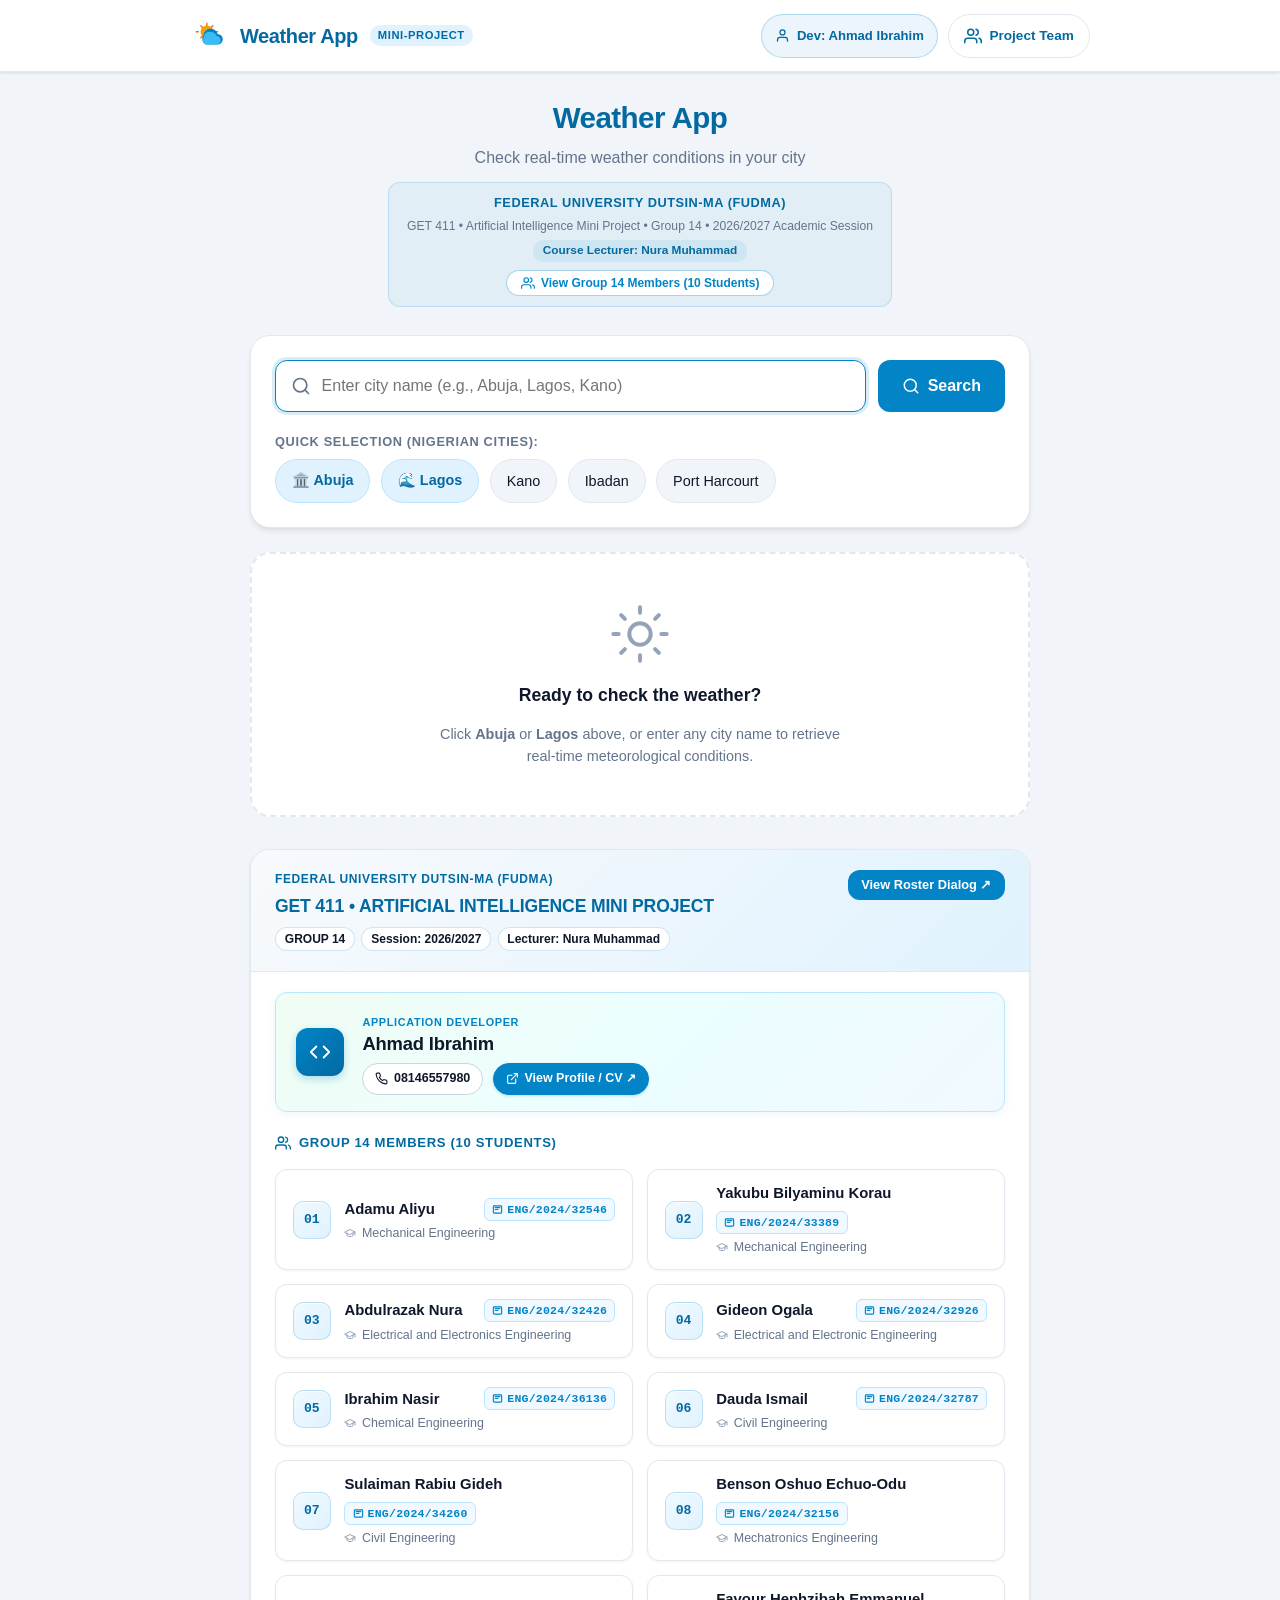
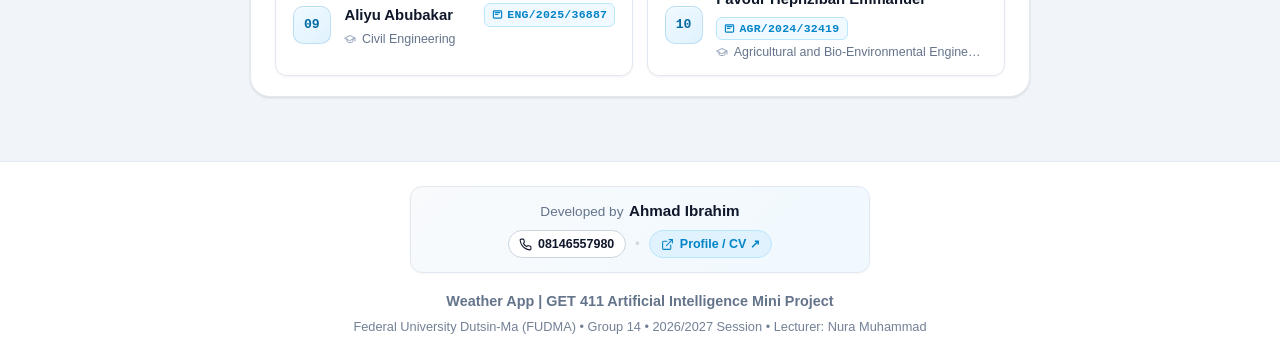
==== commit 02bc8c83: "feat: add AQI metrics and developer badge - Integrate Air Quality Index (AQI) display with dynamic c" ====
--- a/weather-app/index.html
+++ b/weather-app/index.html
@@ -41,15 +41,24 @@
           <span class="brand-title">Weather App</span>
           <span class="brand-badge">Mini-Project</span>
         </div>
-        <button id="openTeamModalBtn" class="team-btn" type="button" aria-haspopup="dialog" aria-controls="teamModal" aria-label="View Project Team">
-          <svg xmlns="http://www.w3.org/2000/svg" width="18" height="18" viewBox="0 0 24 24" fill="none" stroke="currentColor" stroke-width="2" stroke-linecap="round" stroke-linejoin="round">
-            <path d="M17 21v-2a4 4 0 0 0-4-4H5a4 4 0 0 0-4 4v2"></path>
-            <circle cx="9" cy="7" r="4"></circle>
-            <path d="M23 21v-2a4 4 0 0 0-3-3.87"></path>
-            <path d="M16 3.13a4 4 0 0 1 0 7.75"></path>
-          </svg>
-          <span>Project Team</span>
-        </button>
+        <div class="header-actions">
+          <a href="https://ahmad-ibrahim-cv.vercel.app/" target="_blank" rel="noopener noreferrer" class="dev-header-badge" title="Developed by Ahmad Ibrahim (08146557980) - View Profile / CV">
+            <svg xmlns="http://www.w3.org/2000/svg" width="15" height="15" viewBox="0 0 24 24" fill="none" stroke="currentColor" stroke-width="2" stroke-linecap="round" stroke-linejoin="round" aria-hidden="true">
+              <path d="M20 21v-2a4 4 0 0 0-4-4H8a4 4 0 0 0-4 4v2"></path>
+              <circle cx="12" cy="7" r="4"></circle>
+            </svg>
+            <span class="dev-header-text">Dev: Ahmad Ibrahim</span>
+          </a>
+          <button id="openTeamModalBtn" class="team-btn" type="button" aria-haspopup="dialog" aria-controls="teamModal" aria-label="View Project Team">
+            <svg xmlns="http://www.w3.org/2000/svg" width="18" height="18" viewBox="0 0 24 24" fill="none" stroke="currentColor" stroke-width="2" stroke-linecap="round" stroke-linejoin="round">
+              <path d="M17 21v-2a4 4 0 0 0-4-4H5a4 4 0 0 0-4 4v2"></path>
+              <circle cx="9" cy="7" r="4"></circle>
+              <path d="M23 21v-2a4 4 0 0 0-3-3.87"></path>
+              <path d="M16 3.13a4 4 0 0 1 0 7.75"></path>
+            </svg>
+            <span>Project Team</span>
+          </button>
+        </div>
       </div>
     </header>
 
@@ -155,6 +164,26 @@
         </div>
       </section>
 
+      <!-- Severe Weather Alert Banner Notification -->
+      <aside id="severeAlertBanner" class="severe-alert-banner" role="alert" aria-live="assertive" style="display: none;">
+        <div class="severe-alert-icon-wrap" aria-hidden="true">
+          <svg class="severe-alert-icon" xmlns="http://www.w3.org/2000/svg" viewBox="0 0 24 24" fill="none" stroke="currentColor" stroke-width="2" stroke-linecap="round" stroke-linejoin="round">
+            <path d="m21.73 18-8-14a2 2 0 0 0-3.48 0l-8 14A2 2 0 0 0 4 21h16a2 2 0 0 0 1.73-3Z"></path>
+            <line x1="12" y1="9" x2="12" y2="13"></line>
+            <line x1="12" y1="17" x2="12.01" y2="17"></line>
+          </svg>
+        </div>
+        <div class="severe-alert-content">
+          <div class="severe-alert-header">
+            <span class="severe-alert-badge">Severe Weather Alert</span>
+            <span id="severeAlertSender" class="severe-alert-sender">Official Meteorological Service</span>
+          </div>
+          <h4 id="severeAlertEvent" class="severe-alert-title">Advisory Notice</h4>
+          <p id="severeAlertDesc" class="severe-alert-desc">Severe meteorological conditions reported for this region.</p>
+        </div>
+        <button id="dismissSevereAlertBtn" class="severe-alert-dismiss" type="button" aria-label="Dismiss severe weather alert">&times;</button>
+      </aside>
+
       <!-- Weather Presentation Card -->
       <article id="weatherCard" class="weather-card">
         <!-- Card Header: City, Country, Date -->
@@ -180,6 +209,21 @@
                 <span class="unit-toggle-option" id="unitOptF">°F</span>
               </button>
             </div>
+            <!-- Share Weather Summary Button -->
+            <button 
+              type="button" 
+              id="shareWeatherBtn" 
+              class="share-weather-btn" 
+              title="Copy weather summary to clipboard" 
+              aria-label="Copy current weather summary to clipboard"
+            >
+              <svg class="share-icon" xmlns="http://www.w3.org/2000/svg" width="15" height="15" viewBox="0 0 24 24" fill="none" stroke="currentColor" stroke-width="2" stroke-linecap="round" stroke-linejoin="round" aria-hidden="true">
+                <path d="M4 12v8a2 2 0 0 0 2 2h12a2 2 0 0 0 2-2v-8"></path>
+                <polyline points="16 6 12 2 8 6"></polyline>
+                <line x1="12" y1="2" x2="12" y2="15"></line>
+              </svg>
+              <span id="shareBtnText">Share</span>
+            </button>
             <span class="weather-badge">Real-time</span>
           </div>
         </div>
@@ -254,6 +298,47 @@
             <div class="metric-details">
               <span class="metric-label">Visibility</span>
               <span id="visibilityValue" class="metric-value">10 km</span>
+            </div>
+          </div>
+
+          <!-- UV Index -->
+          <div class="metric-card">
+            <div class="metric-icon-wrap metric-icon-uv" aria-hidden="true">
+              <svg xmlns="http://www.w3.org/2000/svg" viewBox="0 0 24 24" fill="none" stroke="currentColor" stroke-width="2" stroke-linecap="round" stroke-linejoin="round">
+                <circle cx="12" cy="12" r="4"></circle>
+                <path d="M12 2v2"></path>
+                <path d="M12 20v2"></path>
+                <path d="m4.93 4.93 1.41 1.41"></path>
+                <path d="m17.66 17.66 1.41 1.41"></path>
+                <path d="M2 12h2"></path>
+                <path d="M20 12h2"></path>
+                <path d="m6.34 17.66-1.41 1.41"></path>
+                <path d="m19.07 4.93-1.41 1.41"></path>
+              </svg>
+            </div>
+            <div class="metric-details">
+              <span class="metric-label">UV Index</span>
+              <div class="metric-value-wrap">
+                <span id="uvIndexValue" class="metric-value">6.2</span>
+                <span id="uvIndexRisk" class="uv-risk-badge uv-high">High</span>
+              </div>
+            </div>
+          </div>
+
+          <!-- Air Quality Index (AQI) -->
+          <div class="metric-card" id="aqiMetricCard">
+            <div class="metric-icon-wrap metric-icon-aqi" aria-hidden="true">
+              <svg xmlns="http://www.w3.org/2000/svg" viewBox="0 0 24 24" fill="none" stroke="currentColor" stroke-width="2" stroke-linecap="round" stroke-linejoin="round">
+                <path d="M7 16a4 4 0 0 1-.88-7.903A5 5 0 1 1 15.9 6L16 6a5 5 0 0 1 1 9.9"></path>
+                <path d="m8 19 2 2 4-4"></path>
+              </svg>
+            </div>
+            <div class="metric-details">
+              <span class="metric-label">Air Quality (AQI)</span>
+              <div class="metric-value-wrap">
+                <span id="aqiIndexValue" class="metric-value">1</span>
+                <span id="aqiRiskBadge" class="aqi-badge aqi-good">Good</span>
+              </div>
             </div>
           </div>
         </div>
@@ -314,6 +399,36 @@
           </div>
 
           <div class="academic-card-body">
+            <!-- Developer Attribution Card -->
+            <div class="developer-attribution-card">
+              <div class="developer-card-avatar" aria-hidden="true">
+                <svg xmlns="http://www.w3.org/2000/svg" width="22" height="22" viewBox="0 0 24 24" fill="none" stroke="currentColor" stroke-width="2" stroke-linecap="round" stroke-linejoin="round">
+                  <polyline points="16 18 22 12 16 6"></polyline>
+                  <polyline points="8 6 2 12 8 18"></polyline>
+                </svg>
+              </div>
+              <div class="developer-card-content">
+                <div class="developer-role-tag">APPLICATION DEVELOPER</div>
+                <h4 class="developer-card-name">Ahmad Ibrahim</h4>
+                <div class="developer-card-meta">
+                  <a href="tel:08146557980" class="developer-meta-btn developer-phone-btn" title="Call Ahmad Ibrahim">
+                    <svg xmlns="http://www.w3.org/2000/svg" width="13" height="13" viewBox="0 0 24 24" fill="none" stroke="currentColor" stroke-width="2" stroke-linecap="round" stroke-linejoin="round" aria-hidden="true">
+                      <path d="M22 16.92v3a2 2 0 0 1-2.18 2 19.79 19.79 0 0 1-8.63-3.07 19.5 19.5 0 0 1-6-6 19.79 19.79 0 0 1-3.07-8.67A2 2 0 0 1 4.11 2h3a2 2 0 0 1 2 1.72 12.84 12.84 0 0 0 .7 2.81 2 2 0 0 1-.45 2.11L8.09 9.91a16 16 0 0 0 6 6l1.27-1.27a2 2 0 0 1 2.11-.45 12.84 12.84 0 0 0 2.81.7A2 2 0 0 1 22 16.92z"></path>
+                    </svg>
+                    <span>08146557980</span>
+                  </a>
+                  <a href="https://ahmad-ibrahim-cv.vercel.app/" target="_blank" rel="noopener noreferrer" class="developer-meta-btn developer-cv-btn" title="Visit Ahmad Ibrahim Portfolio / CV">
+                    <svg xmlns="http://www.w3.org/2000/svg" width="13" height="13" viewBox="0 0 24 24" fill="none" stroke="currentColor" stroke-width="2" stroke-linecap="round" stroke-linejoin="round" aria-hidden="true">
+                      <path d="M18 13v6a2 2 0 0 1-2 2H5a2 2 0 0 1-2-2V8a2 2 0 0 1 2-2h6"></path>
+                      <polyline points="15 3 21 3 21 9"></polyline>
+                      <line x1="10" y1="14" x2="21" y2="3"></line>
+                    </svg>
+                    <span>View Profile / CV ↗</span>
+                  </a>
+                </div>
+              </div>
+            </div>
+
             <h4 class="academic-roster-title">
               <svg xmlns="http://www.w3.org/2000/svg" width="16" height="16" viewBox="0 0 24 24" fill="none" stroke="currentColor" stroke-width="2" stroke-linecap="round" stroke-linejoin="round">
                 <path d="M17 21v-2a4 4 0 0 0-4-4H5a4 4 0 0 0-4 4v2"></path>
@@ -552,6 +667,36 @@
 
         <!-- Modal Body: Group Members -->
         <div class="team-modal-body">
+          <!-- Developer Attribution Card in Modal -->
+          <div class="developer-attribution-card developer-modal-card">
+            <div class="developer-card-avatar" aria-hidden="true">
+              <svg xmlns="http://www.w3.org/2000/svg" width="22" height="22" viewBox="0 0 24 24" fill="none" stroke="currentColor" stroke-width="2" stroke-linecap="round" stroke-linejoin="round">
+                <polyline points="16 18 22 12 16 6"></polyline>
+                <polyline points="8 6 2 12 8 18"></polyline>
+              </svg>
+            </div>
+            <div class="developer-card-content">
+              <div class="developer-role-tag">APPLICATION DEVELOPER</div>
+              <h4 class="developer-card-name">Ahmad Ibrahim</h4>
+              <div class="developer-card-meta">
+                <a href="tel:08146557980" class="developer-meta-btn developer-phone-btn" title="Call Ahmad Ibrahim">
+                  <svg xmlns="http://www.w3.org/2000/svg" width="13" height="13" viewBox="0 0 24 24" fill="none" stroke="currentColor" stroke-width="2" stroke-linecap="round" stroke-linejoin="round" aria-hidden="true">
+                    <path d="M22 16.92v3a2 2 0 0 1-2.18 2 19.79 19.79 0 0 1-8.63-3.07 19.5 19.5 0 0 1-6-6 19.79 19.79 0 0 1-3.07-8.67A2 2 0 0 1 4.11 2h3a2 2 0 0 1 2 1.72 12.84 12.84 0 0 0 .7 2.81 2 2 0 0 1-.45 2.11L8.09 9.91a16 16 0 0 0 6 6l1.27-1.27a2 2 0 0 1 2.11-.45 12.84 12.84 0 0 0 2.81.7A2 2 0 0 1 22 16.92z"></path>
+                  </svg>
+                  <span>08146557980</span>
+                </a>
+                <a href="https://ahmad-ibrahim-cv.vercel.app/" target="_blank" rel="noopener noreferrer" class="developer-meta-btn developer-cv-btn" title="Visit Ahmad Ibrahim Portfolio / CV">
+                  <svg xmlns="http://www.w3.org/2000/svg" width="13" height="13" viewBox="0 0 24 24" fill="none" stroke="currentColor" stroke-width="2" stroke-linecap="round" stroke-linejoin="round" aria-hidden="true">
+                    <path d="M18 13v6a2 2 0 0 1-2 2H5a2 2 0 0 1-2-2V8a2 2 0 0 1 2-2h6"></path>
+                    <polyline points="15 3 21 3 21 9"></polyline>
+                    <line x1="10" y1="14" x2="21" y2="3"></line>
+                  </svg>
+                  <span>View Profile / CV ↗</span>
+                </a>
+              </div>
+            </div>
+          </div>
+
           <div class="team-section-heading">
             <svg xmlns="http://www.w3.org/2000/svg" width="16" height="16" viewBox="0 0 24 24" fill="none" stroke="currentColor" stroke-width="2" stroke-linecap="round" stroke-linejoin="round">
               <path d="M17 21v-2a4 4 0 0 0-4-4H5a4 4 0 0 0-4 4v2"></path>
@@ -773,8 +918,39 @@
       </div>
     </div>
 
-    <!-- Required Academic Footer -->
+    <!-- Toast Notification for Copy / Feedback -->
+    <div id="toastNotification" class="toast-notification" role="status" aria-live="polite">
+      <svg class="toast-icon" xmlns="http://www.w3.org/2000/svg" width="18" height="18" viewBox="0 0 24 24" fill="none" stroke="currentColor" stroke-width="2.5" stroke-linecap="round" stroke-linejoin="round" aria-hidden="true">
+        <path d="M20 6 9 17l-5-5"></path>
+      </svg>
+      <span id="toastMessage" class="toast-message">Weather summary copied to clipboard!</span>
+    </div>
+
+    <!-- Required Academic & Developer Footer -->
     <footer class="footer">
+      <div class="developer-footer-card">
+        <div class="developer-footer-header">
+          <span class="developer-footer-label">Developed by</span>
+          <strong class="developer-footer-name">Ahmad Ibrahim</strong>
+        </div>
+        <div class="developer-footer-links">
+          <a href="tel:08146557980" class="developer-footer-pill" title="Call Ahmad Ibrahim">
+            <svg xmlns="http://www.w3.org/2000/svg" width="13" height="13" viewBox="0 0 24 24" fill="none" stroke="currentColor" stroke-width="2" stroke-linecap="round" stroke-linejoin="round" aria-hidden="true">
+              <path d="M22 16.92v3a2 2 0 0 1-2.18 2 19.79 19.79 0 0 1-8.63-3.07 19.5 19.5 0 0 1-6-6 19.79 19.79 0 0 1-3.07-8.67A2 2 0 0 1 4.11 2h3a2 2 0 0 1 2 1.72 12.84 12.84 0 0 0 .7 2.81 2 2 0 0 1-.45 2.11L8.09 9.91a16 16 0 0 0 6 6l1.27-1.27a2 2 0 0 1 2.11-.45 12.84 12.84 0 0 0 2.81.7A2 2 0 0 1 22 16.92z"></path>
+            </svg>
+            <span>08146557980</span>
+          </a>
+          <span class="developer-footer-sep" aria-hidden="true">•</span>
+          <a href="https://ahmad-ibrahim-cv.vercel.app/" target="_blank" rel="noopener noreferrer" class="developer-footer-cv-btn" title="View Ahmad Ibrahim's CV / Profile">
+            <svg xmlns="http://www.w3.org/2000/svg" width="13" height="13" viewBox="0 0 24 24" fill="none" stroke="currentColor" stroke-width="2" stroke-linecap="round" stroke-linejoin="round" aria-hidden="true">
+              <path d="M18 13v6a2 2 0 0 1-2 2H5a2 2 0 0 1-2-2V8a2 2 0 0 1 2-2h6"></path>
+              <polyline points="15 3 21 3 21 9"></polyline>
+              <line x1="10" y1="14" x2="21" y2="3"></line>
+            </svg>
+            <span>Profile / CV ↗</span>
+          </a>
+        </div>
+      </div>
       <p class="footer-text">Weather App | GET 411 Artificial Intelligence Mini Project</p>
       <p class="footer-subtext">Federal University Dutsin-Ma (FUDMA) • Group 14 • 2026/2027 Session • Lecturer: Nura Muhammad</p>
     </footer>
--- a/weather-app/css/style.css
+++ b/weather-app/css/style.css
@@ -154,6 +154,41 @@
   transform: translateY(-1px);
 }
 
+.header-actions {
+  display: flex;
+  align-items: center;
+  gap: 0.6rem;
+  flex-wrap: wrap;
+}
+
+.dev-header-badge {
+  background: rgba(2, 132, 199, 0.08);
+  border: 1.5px solid rgba(2, 132, 199, 0.25);
+  color: var(--primary-dark);
+  font-size: 0.82rem;
+  font-weight: 600;
+  padding: 0.45rem 0.85rem;
+  border-radius: var(--radius-full);
+  display: inline-flex;
+  align-items: center;
+  gap: 0.4rem;
+  text-decoration: none;
+  transition: var(--transition);
+  min-height: 44px;
+}
+
+.dev-header-badge:hover {
+  background: var(--primary);
+  border-color: var(--primary);
+  color: #ffffff;
+  transform: translateY(-1px);
+  box-shadow: 0 4px 10px rgba(2, 132, 199, 0.25);
+}
+
+.dev-header-badge:hover svg {
+  stroke: #ffffff;
+}
+
 .key-toggle-btn {
   background: transparent;
   border: 1px solid var(--border);
@@ -665,6 +700,138 @@
   font-size: 0.9rem;
   color: #7f1d1d;
   line-height: 1.4;
+}
+
+/* Severe Weather Alert Banner Notification */
+.severe-alert-banner {
+  background: #fff1f2;
+  border: 1px solid #fecdd3;
+  border-left: 5px solid #e11d48;
+  border-radius: var(--radius-md);
+  padding: 1rem 1.25rem;
+  margin-bottom: 1.25rem;
+  display: flex;
+  align-items: flex-start;
+  gap: 1rem;
+  box-shadow: 0 4px 14px -2px rgba(225, 29, 72, 0.14), 0 2px 4px -1px rgba(0, 0, 0, 0.04);
+  animation: slideDownFade 0.35s cubic-bezier(0.16, 1, 0.3, 1) forwards;
+  position: relative;
+  overflow: hidden;
+}
+
+@keyframes slideDownFade {
+  from {
+    opacity: 0;
+    transform: translateY(-8px);
+  }
+  to {
+    opacity: 1;
+    transform: translateY(0);
+  }
+}
+
+.severe-alert-icon-wrap {
+  width: 40px;
+  height: 40px;
+  border-radius: 10px;
+  background: #ffe4e6;
+  color: #e11d48;
+  display: flex;
+  align-items: center;
+  justify-content: center;
+  flex-shrink: 0;
+  border: 1px solid #fecdd3;
+  box-shadow: 0 1px 2px rgba(225, 29, 72, 0.1);
+}
+
+.severe-alert-icon {
+  width: 22px;
+  height: 22px;
+  animation: alertPulse 2s ease-in-out infinite;
+}
+
+@keyframes alertPulse {
+  0%, 100% {
+    transform: scale(1);
+  }
+  50% {
+    transform: scale(1.08);
+  }
+}
+
+.severe-alert-content {
+  flex: 1;
+  min-width: 0;
+  display: flex;
+  flex-direction: column;
+  gap: 0.25rem;
+}
+
+.severe-alert-header {
+  display: flex;
+  align-items: center;
+  gap: 0.6rem;
+  flex-wrap: wrap;
+}
+
+.severe-alert-badge {
+  font-size: 0.7rem;
+  font-weight: 800;
+  text-transform: uppercase;
+  letter-spacing: 0.05em;
+  background: #e11d48;
+  color: #ffffff;
+  padding: 0.15rem 0.55rem;
+  border-radius: var(--radius-full);
+  line-height: 1;
+}
+
+.severe-alert-sender {
+  font-size: 0.78rem;
+  font-weight: 600;
+  color: #9f1239;
+}
+
+.severe-alert-title {
+  font-size: 1.05rem;
+  font-weight: 800;
+  color: #881337;
+  line-height: 1.3;
+  margin: 0.15rem 0 0;
+}
+
+.severe-alert-desc {
+  font-size: 0.85rem;
+  color: #9f1239;
+  line-height: 1.45;
+  margin: 0.1rem 0 0;
+  word-break: break-word;
+}
+
+.severe-alert-dismiss {
+  background: transparent;
+  border: none;
+  color: #be123c;
+  font-size: 1.5rem;
+  line-height: 1;
+  cursor: pointer;
+  padding: 0.2rem 0.4rem;
+  border-radius: var(--radius-sm);
+  transition: all 0.2s ease;
+  flex-shrink: 0;
+  display: flex;
+  align-items: center;
+  justify-content: center;
+}
+
+.severe-alert-dismiss:hover {
+  background: rgba(225, 29, 72, 0.12);
+  color: #881337;
+}
+
+.severe-alert-dismiss:focus-visible {
+  outline: 2px solid #e11d48;
+  outline-offset: 2px;
 }
 
 /* Current Weather Display Card */
@@ -840,6 +1007,111 @@
   color: var(--primary-dark);
 }
 
+/* Share Weather Summary Button */
+.share-weather-btn {
+  display: inline-flex;
+  align-items: center;
+  justify-content: center;
+  gap: 0.45rem;
+  background: rgba(255, 255, 255, 0.22);
+  border: 1px solid rgba(255, 255, 255, 0.4);
+  color: #ffffff;
+  padding: 0.45rem 0.85rem;
+  border-radius: var(--radius-full);
+  font-size: 0.82rem;
+  font-weight: 700;
+  letter-spacing: 0.02em;
+  cursor: pointer;
+  min-height: 48px;
+  min-width: 48px;
+  box-sizing: border-box;
+  backdrop-filter: blur(6px);
+  -webkit-backdrop-filter: blur(6px);
+  box-shadow: 0 2px 6px rgba(0, 0, 0, 0.1);
+  transition: all 0.22s cubic-bezier(0.16, 1, 0.3, 1);
+  user-select: none;
+  touch-action: manipulation;
+  -webkit-tap-highlight-color: transparent;
+}
+
+.share-weather-btn:hover {
+  background: rgba(255, 255, 255, 0.35);
+  border-color: rgba(255, 255, 255, 0.65);
+  transform: translateY(-1px);
+  box-shadow: 0 4px 10px rgba(0, 0, 0, 0.15);
+}
+
+.share-weather-btn:active {
+  transform: translateY(0);
+}
+
+.share-weather-btn:focus-visible {
+  outline: 2px solid #ffffff;
+  outline-offset: 2px;
+}
+
+.share-weather-btn.copied {
+  background: #10b981;
+  border-color: #34d399;
+  color: #ffffff;
+  box-shadow: 0 0 14px rgba(16, 185, 129, 0.45);
+  animation: pulseSuccess 0.4s ease;
+}
+
+@keyframes pulseSuccess {
+  0% { transform: scale(1); }
+  50% { transform: scale(1.06); }
+  100% { transform: scale(1); }
+}
+
+.share-icon {
+  width: 15px;
+  height: 15px;
+  flex-shrink: 0;
+  transition: transform 0.2s ease;
+}
+
+/* Toast Notification */
+.toast-notification {
+  position: fixed;
+  bottom: 2rem;
+  left: 50%;
+  transform: translateX(-50%) translateY(25px);
+  background: #0f172a;
+  color: #f8fafc;
+  padding: 0.8rem 1.4rem;
+  border-radius: var(--radius-full);
+  box-shadow: 0 12px 28px -4px rgba(0, 0, 0, 0.35), 0 8px 12px -6px rgba(0, 0, 0, 0.2);
+  display: flex;
+  align-items: center;
+  gap: 0.65rem;
+  font-size: 0.88rem;
+  font-weight: 600;
+  z-index: 9999;
+  opacity: 0;
+  visibility: hidden;
+  transition: opacity 0.3s cubic-bezier(0.16, 1, 0.3, 1), transform 0.3s cubic-bezier(0.16, 1, 0.3, 1), visibility 0.3s ease;
+  pointer-events: none;
+  border: 1px solid rgba(255, 255, 255, 0.15);
+  backdrop-filter: blur(10px);
+  -webkit-backdrop-filter: blur(10px);
+  max-width: 90vw;
+  text-align: center;
+}
+
+.toast-notification.active {
+  opacity: 1;
+  visibility: visible;
+  transform: translateX(-50%) translateY(0);
+}
+
+.toast-icon {
+  color: #34d399;
+  width: 18px;
+  height: 18px;
+  flex-shrink: 0;
+}
+
 /* Weather Primary Display (Temp + Icon) */
 .weather-primary-body {
   padding: 1.75rem 2rem 1.5rem;
@@ -926,26 +1198,26 @@
   filter: drop-shadow(0 8px 14px rgba(2, 132, 199, 0.25));
 }
 
-/* Subtle animation when new weather icon data is loaded */
+/* Subtle entrance animation (fade-in & gentle scale-up) when new weather icon data is loaded */
 .weather-icon-img.animate-update {
-  animation: iconUpdateBounce 0.55s cubic-bezier(0.16, 1, 0.3, 1) both;
-}
-
-@keyframes iconUpdateBounce {
+  animation: iconEntrance 0.55s cubic-bezier(0.16, 1, 0.3, 1) both;
+}
+
+@keyframes iconEntrance {
   0% {
-    opacity: 0.2;
-    transform: scale(0.8) rotate(-7deg);
-  }
-  50% {
+    opacity: 0;
+    transform: scale(0.75) translateY(8px);
+    filter: drop-shadow(0 1px 2px rgba(0, 0, 0, 0.04));
+  }
+  60% {
     opacity: 0.95;
-    transform: scale(1.08) rotate(3deg);
-  }
-  75% {
-    transform: scale(0.98) rotate(-1deg);
+    transform: scale(1.05) translateY(-2px);
+    filter: drop-shadow(0 6px 12px rgba(2, 132, 199, 0.22));
   }
   100% {
     opacity: 1;
-    transform: scale(1) rotate(0deg);
+    transform: scale(1) translateY(0);
+    filter: drop-shadow(0 4px 6px rgba(0, 0, 0, 0.1));
   }
 }
 
@@ -955,7 +1227,10 @@
   .weather-card.animate-card,
   .current-temp.animate-update,
   .weather-icon-img.animate-update,
-  .unit-toggle-slider {
+  .unit-toggle-slider,
+  .share-weather-btn,
+  .share-weather-btn.copied,
+  .toast-notification {
     animation: none !important;
     transition: none !important;
   }
@@ -977,8 +1252,8 @@
 /* Weather Metrics Grid */
 .weather-metrics-grid {
   display: grid;
-  grid-template-columns: repeat(2, 1fr);
-  gap: 1.25rem;
+  grid-template-columns: repeat(auto-fit, minmax(170px, 1fr));
+  gap: 1.15rem;
   padding: 1.75rem 2rem;
   background: #f8fafc;
 }
@@ -1017,6 +1292,11 @@
   height: 24px;
 }
 
+.metric-icon-uv {
+  background: #fff7ed;
+  color: #ea580c;
+}
+
 .metric-details {
   display: flex;
   flex-direction: column;
@@ -1028,6 +1308,104 @@
   color: var(--text-muted);
   text-transform: uppercase;
   letter-spacing: 0.04em;
+}
+
+.metric-value-wrap {
+  display: flex;
+  align-items: center;
+  gap: 0.45rem;
+  flex-wrap: wrap;
+  margin-top: 0.15rem;
+}
+
+.uv-risk-badge {
+  font-size: 0.7rem;
+  font-weight: 700;
+  text-transform: uppercase;
+  letter-spacing: 0.04em;
+  padding: 0.12rem 0.45rem;
+  border-radius: var(--radius-full);
+  display: inline-flex;
+  align-items: center;
+  line-height: 1;
+}
+
+.uv-risk-badge.uv-low {
+  background: #dcfce7;
+  color: #15803d;
+  border: 1px solid #bbf7d0;
+}
+
+.uv-risk-badge.uv-moderate {
+  background: #fef9c3;
+  color: #a16207;
+  border: 1px solid #fef08a;
+}
+
+.uv-risk-badge.uv-high {
+  background: #ffedd5;
+  color: #c2410c;
+  border: 1px solid #fed7aa;
+}
+
+.uv-risk-badge.uv-very-high {
+  background: #fee2e2;
+  color: #b91c1c;
+  border: 1px solid #fecaca;
+}
+
+.uv-risk-badge.uv-extreme {
+  background: #f3e8ff;
+  color: #7e22ce;
+  border: 1px solid #e9d5ff;
+}
+
+/* Air Quality Index (AQI) Styling */
+.metric-icon-aqi {
+  background: #f0fdf4;
+  color: #16a34a;
+}
+
+.aqi-badge {
+  font-size: 0.7rem;
+  font-weight: 700;
+  text-transform: uppercase;
+  letter-spacing: 0.04em;
+  padding: 0.12rem 0.45rem;
+  border-radius: var(--radius-full);
+  display: inline-flex;
+  align-items: center;
+  line-height: 1;
+}
+
+.aqi-badge.aqi-good {
+  background: #dcfce7;
+  color: #15803d;
+  border: 1px solid #bbf7d0;
+}
+
+.aqi-badge.aqi-fair {
+  background: #ecfccb;
+  color: #4d7c0f;
+  border: 1px solid #d9f99d;
+}
+
+.aqi-badge.aqi-moderate {
+  background: #fef9c3;
+  color: #a16207;
+  border: 1px solid #fef08a;
+}
+
+.aqi-badge.aqi-poor {
+  background: #ffedd5;
+  color: #c2410c;
+  border: 1px solid #fed7aa;
+}
+
+.aqi-badge.aqi-very-poor {
+  background: #fee2e2;
+  color: #b91c1c;
+  border: 1px solid #fecaca;
 }
 
 /* 5-Day Weather Forecast Section */
@@ -1676,6 +2054,199 @@
   opacity: 0.9;
 }
 
+/* Developer Attribution Card (Academic Section & Modal) */
+.developer-attribution-card {
+  background: linear-gradient(135deg, #f0fdf4 0%, #ecfeff 50%, #f0f9ff 100%);
+  border: 1.5px solid #bae6fd;
+  border-radius: var(--radius-md);
+  padding: 1rem 1.25rem;
+  margin-bottom: 1.35rem;
+  display: flex;
+  align-items: center;
+  gap: 1.15rem;
+  box-shadow: 0 2px 8px rgba(2, 132, 199, 0.08);
+  transition: var(--transition);
+}
+
+.developer-attribution-card:hover {
+  border-color: #38bdf8;
+  box-shadow: 0 4px 14px rgba(2, 132, 199, 0.16);
+  transform: translateY(-1px);
+}
+
+.developer-card-avatar {
+  width: 48px;
+  height: 48px;
+  border-radius: var(--radius-md);
+  background: linear-gradient(135deg, #0284c7, #0369a1);
+  color: #ffffff;
+  display: flex;
+  align-items: center;
+  justify-content: center;
+  flex-shrink: 0;
+  box-shadow: 0 3px 8px rgba(2, 132, 199, 0.28);
+}
+
+.developer-card-content {
+  flex: 1;
+  min-width: 0;
+}
+
+.developer-role-tag {
+  font-size: 0.68rem;
+  font-weight: 800;
+  letter-spacing: 0.06em;
+  color: #0284c7;
+  text-transform: uppercase;
+  display: inline-block;
+  margin-bottom: 0.15rem;
+}
+
+.developer-card-name {
+  font-size: 1.15rem;
+  font-weight: 800;
+  color: #0f172a;
+  margin: 0 0 0.45rem 0;
+  letter-spacing: -0.01em;
+  line-height: 1.2;
+}
+
+.developer-card-meta {
+  display: flex;
+  align-items: center;
+  gap: 0.6rem;
+  flex-wrap: wrap;
+}
+
+.developer-meta-btn {
+  display: inline-flex;
+  align-items: center;
+  gap: 0.35rem;
+  font-size: 0.78rem;
+  font-weight: 600;
+  padding: 0.28rem 0.75rem;
+  border-radius: var(--radius-full);
+  text-decoration: none;
+  transition: var(--transition);
+  min-height: 32px;
+}
+
+.developer-phone-btn {
+  background: #ffffff;
+  color: #0f172a;
+  border: 1px solid #cbd5e1;
+}
+
+.developer-phone-btn:hover {
+  background: #f8fafc;
+  border-color: #0284c7;
+  color: #0284c7;
+}
+
+.developer-cv-btn {
+  background: #0284c7;
+  color: #ffffff;
+  border: 1px solid #0284c7;
+  box-shadow: 0 1px 3px rgba(2, 132, 199, 0.25);
+}
+
+.developer-cv-btn:hover {
+  background: #0369a1;
+  border-color: #0369a1;
+  color: #ffffff;
+  transform: translateY(-1px);
+  box-shadow: 0 3px 8px rgba(2, 132, 199, 0.35);
+}
+
+/* Developer Footer Card */
+.developer-footer-card {
+  max-width: 460px;
+  margin: 0 auto 1.15rem auto;
+  background: linear-gradient(135deg, #f8fafc 0%, #f0f9ff 100%);
+  border: 1px solid #e2e8f0;
+  border-radius: var(--radius-md);
+  padding: 0.85rem 1.25rem;
+  display: flex;
+  flex-direction: column;
+  align-items: center;
+  gap: 0.45rem;
+  box-shadow: 0 1px 3px rgba(0, 0, 0, 0.04);
+}
+
+.developer-footer-header {
+  display: flex;
+  align-items: center;
+  gap: 0.35rem;
+  font-size: 0.85rem;
+  color: var(--text-muted);
+}
+
+.developer-footer-label {
+  font-weight: 500;
+}
+
+.developer-footer-name {
+  color: var(--text-main);
+  font-weight: 700;
+  font-size: 0.95rem;
+}
+
+.developer-footer-links {
+  display: flex;
+  align-items: center;
+  gap: 0.6rem;
+  flex-wrap: wrap;
+  justify-content: center;
+}
+
+.developer-footer-pill {
+  display: inline-flex;
+  align-items: center;
+  gap: 0.35rem;
+  font-size: 0.78rem;
+  font-weight: 600;
+  color: #0f172a;
+  background: #ffffff;
+  border: 1px solid #cbd5e1;
+  padding: 0.22rem 0.65rem;
+  border-radius: var(--radius-full);
+  text-decoration: none;
+  transition: var(--transition);
+}
+
+.developer-footer-pill:hover {
+  color: #0284c7;
+  border-color: #0284c7;
+  background: #f0f9ff;
+}
+
+.developer-footer-sep {
+  color: #cbd5e1;
+  font-size: 0.75rem;
+}
+
+.developer-footer-cv-btn {
+  display: inline-flex;
+  align-items: center;
+  gap: 0.35rem;
+  font-size: 0.78rem;
+  font-weight: 600;
+  color: #0284c7;
+  background: #e0f2fe;
+  border: 1px solid #bae6fd;
+  padding: 0.22rem 0.7rem;
+  border-radius: var(--radius-full);
+  text-decoration: none;
+  transition: var(--transition);
+}
+
+.developer-footer-cv-btn:hover {
+  background: #0284c7;
+  color: #ffffff;
+  border-color: #0284c7;
+  box-shadow: 0 2px 6px rgba(2, 132, 199, 0.25);
+}
+
 /* Responsive Media Queries */
 @media (min-width: 640px) {
   .weather-metrics-grid {
@@ -1763,5 +2334,29 @@
     line-height: 1.3;
     text-align: center;
   }
-}
-
+
+  .header-actions {
+    gap: 0.4rem;
+  }
+
+  .dev-header-badge {
+    padding: 0.35rem 0.65rem;
+    font-size: 0.78rem;
+  }
+
+  .developer-attribution-card {
+    flex-direction: column;
+    text-align: center;
+    gap: 0.75rem;
+    padding: 1rem 0.85rem;
+  }
+
+  .developer-card-meta {
+    justify-content: center;
+  }
+
+  .developer-footer-card {
+    padding: 0.75rem 0.85rem;
+  }
+}
+
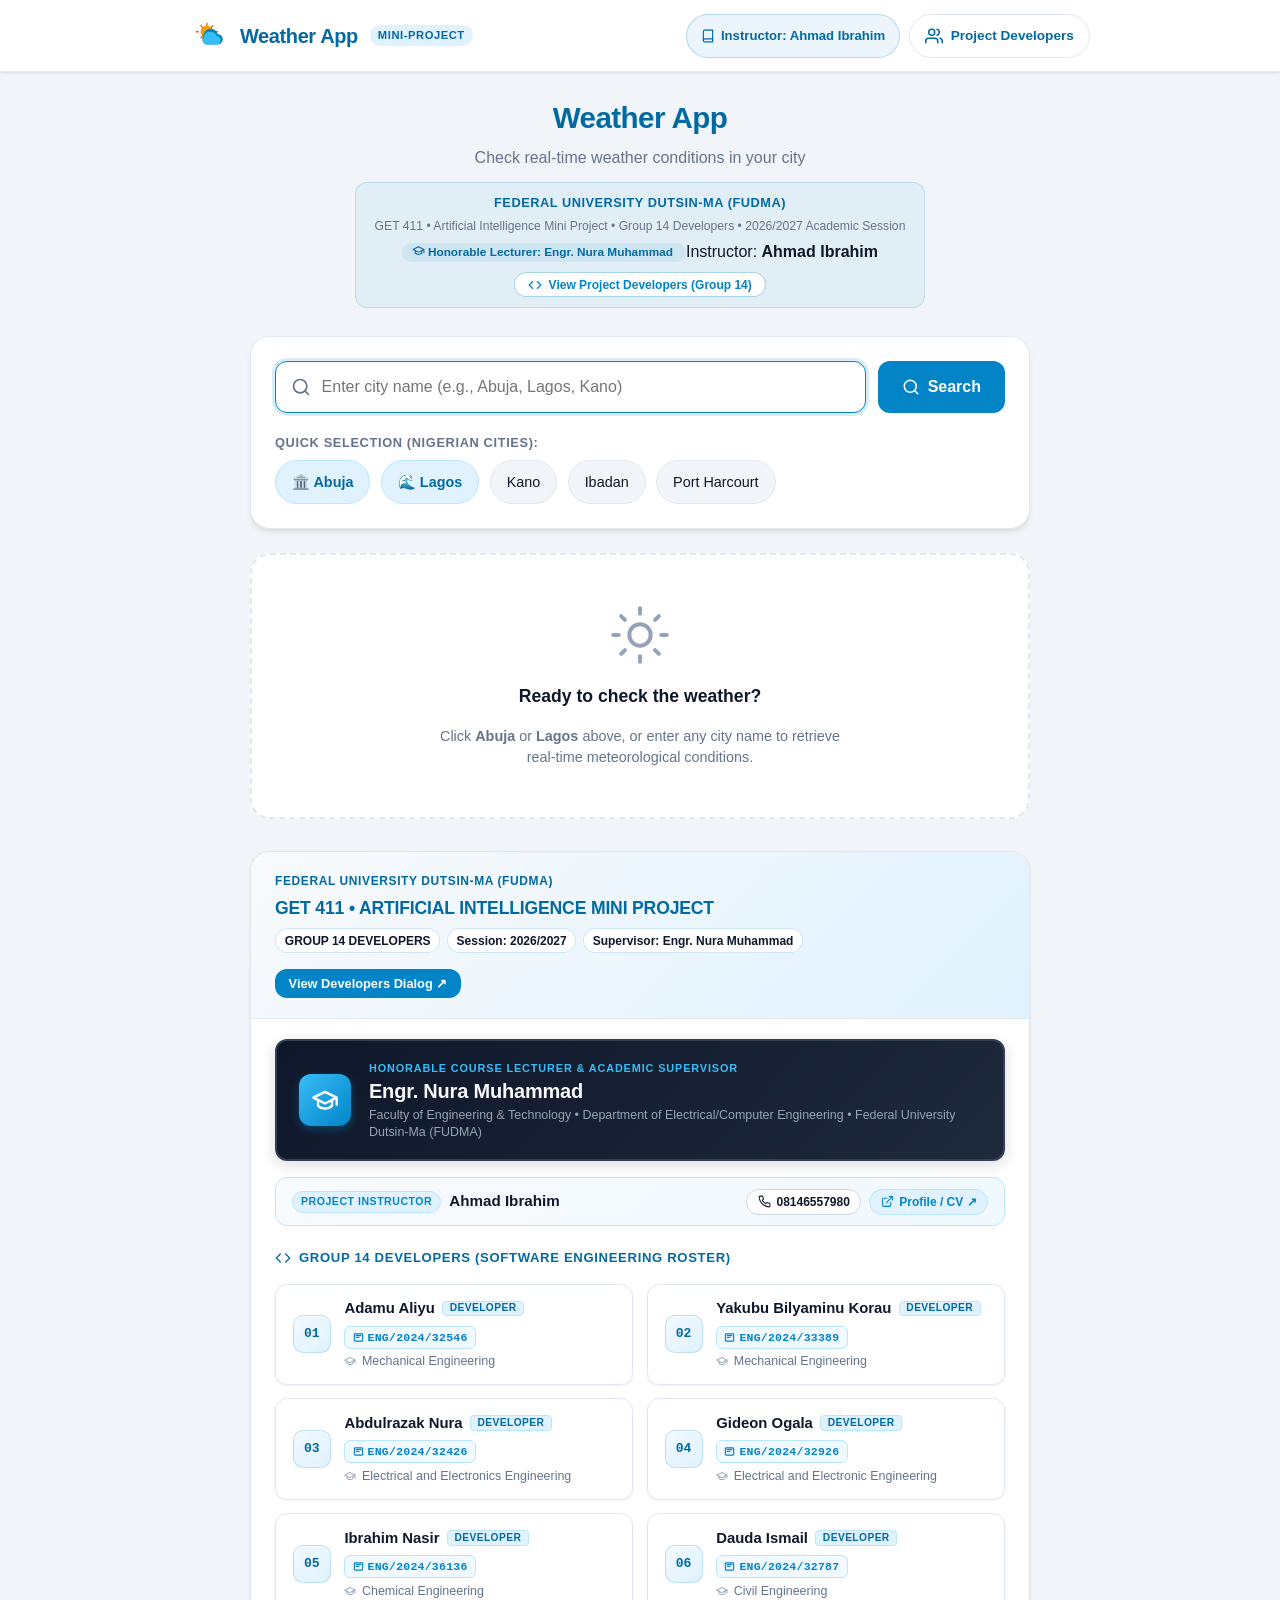
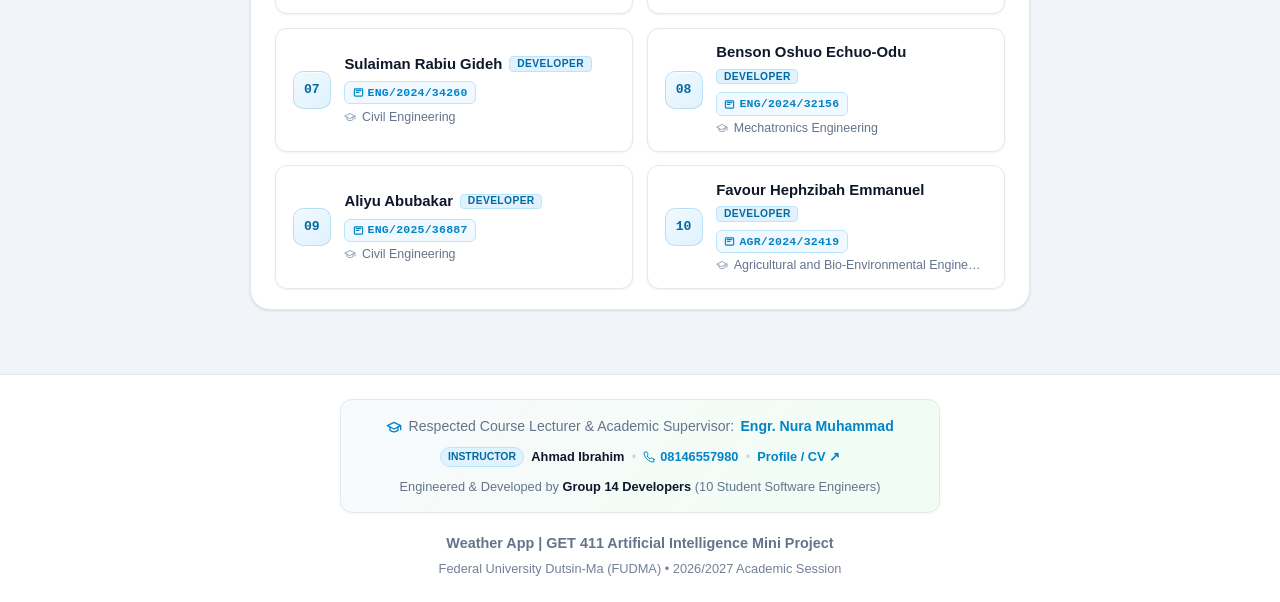
==== commit da715afe: "feat: integrate Leaflet.js for location visualization Added Leaflet.js mapping library and associate" ====
--- a/weather-app/index.html
+++ b/weather-app/index.html
@@ -13,6 +13,9 @@
   <link rel="apple-touch-icon" href="assets/icons/apple-touch-icon.png">
   <link rel="icon" type="image/svg+xml" href="assets/images/weather-logo.svg">
   <link rel="stylesheet" href="css/style.css">
+  <!-- Leaflet.js Interactive Mapping Library -->
+  <link rel="stylesheet" href="https://unpkg.com/leaflet@1.9.4/dist/leaflet.css" integrity="sha256-p4NxAoJBhIIN+hmNHrzRCf9tD/miZyoHS5obTRR9BMY=" crossorigin=""/>
+  <script src="https://unpkg.com/leaflet@1.9.4/dist/leaflet.js" integrity="sha256-20nQCchB9co0qIjJZRGuk2/Z9VM+kNiyxNV1lvTlZBo=" crossorigin=""></script>
 </head>
 <body>
   <div class="app-container">
@@ -42,21 +45,21 @@
           <span class="brand-badge">Mini-Project</span>
         </div>
         <div class="header-actions">
-          <a href="https://ahmad-ibrahim-cv.vercel.app/" target="_blank" rel="noopener noreferrer" class="dev-header-badge" title="Developed by Ahmad Ibrahim (08146557980) - View Profile / CV">
-            <svg xmlns="http://www.w3.org/2000/svg" width="15" height="15" viewBox="0 0 24 24" fill="none" stroke="currentColor" stroke-width="2" stroke-linecap="round" stroke-linejoin="round" aria-hidden="true">
-              <path d="M20 21v-2a4 4 0 0 0-4-4H8a4 4 0 0 0-4 4v2"></path>
-              <circle cx="12" cy="7" r="4"></circle>
+          <a href="https://ahmad-ibrahim-cv.vercel.app/" target="_blank" rel="noopener noreferrer" class="dev-header-badge" title="Project Instructor: Ahmad Ibrahim (08146557980) - View Profile / CV">
+            <svg xmlns="http://www.w3.org/2000/svg" width="14" height="14" viewBox="0 0 24 24" fill="none" stroke="currentColor" stroke-width="2" stroke-linecap="round" stroke-linejoin="round" aria-hidden="true">
+              <path d="M4 19.5A2.5 2.5 0 0 1 6.5 17H20"></path>
+              <path d="M6.5 2H20v20H6.5A2.5 2.5 0 0 1 4 19.5v-15A2.5 2.5 0 0 1 6.5 2z"></path>
             </svg>
-            <span class="dev-header-text">Dev: Ahmad Ibrahim</span>
+            <span class="dev-header-text">Instructor: Ahmad Ibrahim</span>
           </a>
-          <button id="openTeamModalBtn" class="team-btn" type="button" aria-haspopup="dialog" aria-controls="teamModal" aria-label="View Project Team">
+          <button id="openTeamModalBtn" class="team-btn" type="button" aria-haspopup="dialog" aria-controls="teamModal" aria-label="View Project Developers">
             <svg xmlns="http://www.w3.org/2000/svg" width="18" height="18" viewBox="0 0 24 24" fill="none" stroke="currentColor" stroke-width="2" stroke-linecap="round" stroke-linejoin="round">
               <path d="M17 21v-2a4 4 0 0 0-4-4H5a4 4 0 0 0-4 4v2"></path>
               <circle cx="9" cy="7" r="4"></circle>
               <path d="M23 21v-2a4 4 0 0 0-3-3.87"></path>
               <path d="M16 3.13a4 4 0 0 1 0 7.75"></path>
             </svg>
-            <span>Project Team</span>
+            <span>Project Developers</span>
           </button>
         </div>
       </div>
@@ -73,16 +76,22 @@
         <!-- Academic Project Identification -->
         <div class="academic-meta-strip">
           <span class="academic-inst">FEDERAL UNIVERSITY DUTSIN-MA (FUDMA)</span>
-          <span class="academic-sub">GET 411 • Artificial Intelligence Mini Project • Group 14 • 2026/2027 Academic Session</span>
-          <span class="academic-lecturer-tag">Course Lecturer: <strong>Nura Muhammad</strong></span>
-          <button id="heroTeamBtn" type="button" class="academic-view-btn" aria-label="View Group 14 Student Members">
+          <span class="academic-sub">GET 411 • Artificial Intelligence Mini Project • Group 14 Developers • 2026/2027 Academic Session</span>
+          <div class="academic-leadership-tags">
+            <span class="academic-lecturer-tag" title="Distinguished Course Lecturer & Academic Supervisor">
+              <svg xmlns="http://www.w3.org/2000/svg" width="13" height="13" viewBox="0 0 24 24" fill="none" stroke="currentColor" stroke-width="2" stroke-linecap="round" stroke-linejoin="round" aria-hidden="true"><path d="M22 10v6M2 10l10-5 10 5-10 5z"/><path d="M6 12v5c3 3 9 3 12 0v-5"/></svg>
+              Honorable Lecturer: <strong>Engr. Nura Muhammad</strong>
+            </span>
+            <span class="academic-instructor-tag" title="Project Instructor & Technical Lead">
+              Instructor: <strong>Ahmad Ibrahim</strong>
+            </span>
+          </div>
+          <button id="heroTeamBtn" type="button" class="academic-view-btn" aria-label="View Group 14 Project Developers">
             <svg xmlns="http://www.w3.org/2000/svg" width="14" height="14" viewBox="0 0 24 24" fill="none" stroke="currentColor" stroke-width="2" stroke-linecap="round" stroke-linejoin="round">
-              <path d="M17 21v-2a4 4 0 0 0-4-4H5a4 4 0 0 0-4 4v2"></path>
-              <circle cx="9" cy="7" r="4"></circle>
-              <path d="M23 21v-2a4 4 0 0 0-3-3.87"></path>
-              <path d="M16 3.13a4 4 0 0 1 0 7.75"></path>
+              <polyline points="16 18 22 12 16 6"></polyline>
+              <polyline points="8 6 2 12 8 18"></polyline>
             </svg>
-            <span>View Group 14 Members (10 Students)</span>
+            <span>View Project Developers (Group 14)</span>
           </button>
         </div>
       </section>
@@ -344,6 +353,20 @@
         </div>
       </article>
 
+      <!-- Contextual Weather Tip Helper Component -->
+      <aside id="weatherTipCard" class="weather-tip-card" role="note" aria-live="polite" style="display: none;">
+        <div class="weather-tip-icon-wrap" id="weatherTipIconWrap" aria-hidden="true">
+          <span id="weatherTipEmoji" class="weather-tip-emoji">💡</span>
+        </div>
+        <div class="weather-tip-body">
+          <div class="weather-tip-badge-row">
+            <span class="weather-tip-badge">CONTEXTUAL ADVICE</span>
+            <span id="weatherTipCategory" class="weather-tip-category">Weather Tip</span>
+          </div>
+          <p id="weatherTipText" class="weather-tip-text">Stay hydrated and carry an umbrella!</p>
+        </div>
+      </aside>
+
       <!-- 5-Day Weather Forecast Section -->
       <section id="forecastSection" class="forecast-section" aria-label="5-Day Weather Forecast">
         <div class="forecast-header">
@@ -359,6 +382,77 @@
           <span class="forecast-badge">Upcoming High &amp; Low</span>
         </div>
         <div id="forecastGrid" class="forecast-grid"></div>
+      </section>
+
+      <!-- Geographical Location Mini-Map Section (Leaflet.js) -->
+      <section id="locationMapSection" class="location-map-section" aria-label="City Geographical Location" style="display: none;">
+        <div class="map-card-header">
+          <div class="map-title-wrap">
+            <div class="map-icon-bubble" aria-hidden="true">
+              <svg xmlns="http://www.w3.org/2000/svg" width="18" height="18" viewBox="0 0 24 24" fill="none" stroke="currentColor" stroke-width="2" stroke-linecap="round" stroke-linejoin="round">
+                <polygon points="1 6 1 22 8 18 16 22 23 18 23 2 16 6 8 2 1 6"></polygon>
+                <line x1="8" y1="2" x2="8" y2="18"></line>
+                <line x1="16" y1="6" x2="16" y2="22"></line>
+              </svg>
+            </div>
+            <div>
+              <h3 class="map-card-title">Geographical Location &amp; Coordinates</h3>
+              <p class="map-card-subtitle">Interactive Leaflet.js Mini-Map pinpointing selected municipality</p>
+            </div>
+          </div>
+          <div class="map-meta-badges">
+            <span id="mapCityBadge" class="map-city-badge">Abuja, NG</span>
+            <span id="mapCoordsBadge" class="map-coords-badge">9.0765° N, 7.3986° E</span>
+          </div>
+        </div>
+
+        <div class="map-container-wrapper">
+          <div id="cityMiniMap" class="city-mini-map" role="region" aria-label="Interactive city mini-map"></div>
+          
+          <!-- Map Floating Overlay Controls -->
+          <div class="map-floating-overlay">
+            <div class="map-overlay-info">
+              <div class="map-overlay-pin-indicator" aria-hidden="true"></div>
+              <div>
+                <strong id="mapOverlayTitle" class="map-overlay-title">Abuja, Nigeria</strong>
+                <span id="mapOverlayCoords" class="map-overlay-coords">Lat: 9.0765 • Lon: 7.3986</span>
+              </div>
+            </div>
+            <div class="map-overlay-actions">
+              <button type="button" id="mapRecenterBtn" class="map-action-btn" title="Recenter map on city pin" aria-label="Recenter map on city marker">
+                <svg xmlns="http://www.w3.org/2000/svg" width="13" height="13" viewBox="0 0 24 24" fill="none" stroke="currentColor" stroke-width="2.5" stroke-linecap="round" stroke-linejoin="round" aria-hidden="true">
+                  <circle cx="12" cy="12" r="10"></circle>
+                  <circle cx="12" cy="12" r="3"></circle>
+                </svg>
+                <span>Recenter</span>
+              </button>
+              <div class="map-zoom-group">
+                <button type="button" id="mapZoomInBtn" class="map-zoom-btn" title="Zoom in" aria-label="Zoom in">+</button>
+                <button type="button" id="mapZoomOutBtn" class="map-zoom-btn" title="Zoom out" aria-label="Zoom out">−</button>
+              </div>
+            </div>
+          </div>
+        </div>
+        
+        <!-- Coordinates & Metadata Footer Details -->
+        <div class="map-card-footer">
+          <div class="map-footer-col">
+            <span class="map-footer-label">Latitude</span>
+            <span id="mapLatDisplay" class="map-footer-val">9.0765° N</span>
+          </div>
+          <div class="map-footer-col">
+            <span class="map-footer-label">Longitude</span>
+            <span id="mapLonDisplay" class="map-footer-val">7.3986° E</span>
+          </div>
+          <div class="map-footer-col">
+            <span class="map-footer-label">Mapping Engine</span>
+            <span class="map-footer-val">Leaflet.js v1.9.4</span>
+          </div>
+          <div class="map-footer-col">
+            <span class="map-footer-label">Tile Source</span>
+            <span class="map-footer-val">OpenStreetMap</span>
+          </div>
+        </div>
       </section>
 
       <!-- Initial Welcome State (Before any search) -->
@@ -388,55 +482,62 @@
               <span class="academic-inst-badge-inline">FEDERAL UNIVERSITY DUTSIN-MA (FUDMA)</span>
               <h3 class="academic-card-heading">GET 411 • ARTIFICIAL INTELLIGENCE MINI PROJECT</h3>
               <div class="academic-meta-inline">
-                <span class="academic-chip">GROUP 14</span>
+                <span class="academic-chip">GROUP 14 DEVELOPERS</span>
                 <span class="academic-chip">Session: 2026/2027</span>
-                <span class="academic-chip">Lecturer: Nura Muhammad</span>
-              </div>
-            </div>
-            <button id="openModalFromSectionBtn" type="button" class="team-open-modal-action" aria-label="Open Fullscreen Roster Dialog">
-              <span>View Roster Dialog ↗</span>
+                <span class="academic-chip">Supervisor: Engr. Nura Muhammad</span>
+              </div>
+            </div>
+            <button id="openModalFromSectionBtn" type="button" class="team-open-modal-action" aria-label="Open Fullscreen Developers Dialog">
+              <span>View Developers Dialog ↗</span>
             </button>
           </div>
 
           <div class="academic-card-body">
-            <!-- Developer Attribution Card -->
-            <div class="developer-attribution-card">
-              <div class="developer-card-avatar" aria-hidden="true">
-                <svg xmlns="http://www.w3.org/2000/svg" width="22" height="22" viewBox="0 0 24 24" fill="none" stroke="currentColor" stroke-width="2" stroke-linecap="round" stroke-linejoin="round">
-                  <polyline points="16 18 22 12 16 6"></polyline>
-                  <polyline points="8 6 2 12 8 18"></polyline>
+            <!-- Honorable Course Lecturer & Academic Supervisor Banner -->
+            <div class="lecturer-honorable-banner">
+              <div class="lecturer-honorable-badge" aria-hidden="true">
+                <svg xmlns="http://www.w3.org/2000/svg" width="28" height="28" viewBox="0 0 24 24" fill="none" stroke="currentColor" stroke-width="2" stroke-linecap="round" stroke-linejoin="round">
+                  <path d="M22 10v6M2 10l10-5 10 5-10 5z"></path>
+                  <path d="M6 12v5c3 3 9 3 12 0v-5"></path>
                 </svg>
               </div>
-              <div class="developer-card-content">
-                <div class="developer-role-tag">APPLICATION DEVELOPER</div>
-                <h4 class="developer-card-name">Ahmad Ibrahim</h4>
-                <div class="developer-card-meta">
-                  <a href="tel:08146557980" class="developer-meta-btn developer-phone-btn" title="Call Ahmad Ibrahim">
-                    <svg xmlns="http://www.w3.org/2000/svg" width="13" height="13" viewBox="0 0 24 24" fill="none" stroke="currentColor" stroke-width="2" stroke-linecap="round" stroke-linejoin="round" aria-hidden="true">
-                      <path d="M22 16.92v3a2 2 0 0 1-2.18 2 19.79 19.79 0 0 1-8.63-3.07 19.5 19.5 0 0 1-6-6 19.79 19.79 0 0 1-3.07-8.67A2 2 0 0 1 4.11 2h3a2 2 0 0 1 2 1.72 12.84 12.84 0 0 0 .7 2.81 2 2 0 0 1-.45 2.11L8.09 9.91a16 16 0 0 0 6 6l1.27-1.27a2 2 0 0 1 2.11-.45 12.84 12.84 0 0 0 2.81.7A2 2 0 0 1 22 16.92z"></path>
-                    </svg>
-                    <span>08146557980</span>
-                  </a>
-                  <a href="https://ahmad-ibrahim-cv.vercel.app/" target="_blank" rel="noopener noreferrer" class="developer-meta-btn developer-cv-btn" title="Visit Ahmad Ibrahim Portfolio / CV">
-                    <svg xmlns="http://www.w3.org/2000/svg" width="13" height="13" viewBox="0 0 24 24" fill="none" stroke="currentColor" stroke-width="2" stroke-linecap="round" stroke-linejoin="round" aria-hidden="true">
-                      <path d="M18 13v6a2 2 0 0 1-2 2H5a2 2 0 0 1-2-2V8a2 2 0 0 1 2-2h6"></path>
-                      <polyline points="15 3 21 3 21 9"></polyline>
-                      <line x1="10" y1="14" x2="21" y2="3"></line>
-                    </svg>
-                    <span>View Profile / CV ↗</span>
-                  </a>
-                </div>
+              <div class="lecturer-honorable-content">
+                <span class="lecturer-honorable-tag">HONORABLE COURSE LECTURER &amp; ACADEMIC SUPERVISOR</span>
+                <h4 class="lecturer-honorable-name">Engr. Nura Muhammad</h4>
+                <p class="lecturer-honorable-dept">Faculty of Engineering &amp; Technology • Department of Electrical/Computer Engineering • Federal University Dutsin-Ma (FUDMA)</p>
+              </div>
+            </div>
+
+            <!-- Project Instructor & Technical Lead (Compact / Short Nerve) -->
+            <div class="instructor-compact-bar">
+              <div class="instructor-compact-left">
+                <span class="instructor-compact-badge">PROJECT INSTRUCTOR</span>
+                <strong class="instructor-compact-name">Ahmad Ibrahim</strong>
+              </div>
+              <div class="instructor-compact-right">
+                <a href="tel:08146557980" class="instructor-link-pill" title="Call Instructor Ahmad Ibrahim">
+                  <svg xmlns="http://www.w3.org/2000/svg" width="13" height="13" viewBox="0 0 24 24" fill="none" stroke="currentColor" stroke-width="2" stroke-linecap="round" stroke-linejoin="round" aria-hidden="true">
+                    <path d="M22 16.92v3a2 2 0 0 1-2.18 2 19.79 19.79 0 0 1-8.63-3.07 19.5 19.5 0 0 1-6-6 19.79 19.79 0 0 1-3.07-8.67A2 2 0 0 1 4.11 2h3a2 2 0 0 1 2 1.72 12.84 12.84 0 0 0 .7 2.81 2 2 0 0 1-.45 2.11L8.09 9.91a16 16 0 0 0 6 6l1.27-1.27a2 2 0 0 1 2.11-.45 12.84 12.84 0 0 0 2.81.7A2 2 0 0 1 22 16.92z"></path>
+                  </svg>
+                  <span>08146557980</span>
+                </a>
+                <a href="https://ahmad-ibrahim-cv.vercel.app/" target="_blank" rel="noopener noreferrer" class="instructor-cv-pill" title="View Instructor Profile / CV">
+                  <svg xmlns="http://www.w3.org/2000/svg" width="13" height="13" viewBox="0 0 24 24" fill="none" stroke="currentColor" stroke-width="2" stroke-linecap="round" stroke-linejoin="round" aria-hidden="true">
+                    <path d="M18 13v6a2 2 0 0 1-2 2H5a2 2 0 0 1-2-2V8a2 2 0 0 1 2-2h6"></path>
+                    <polyline points="15 3 21 3 21 9"></polyline>
+                    <line x1="10" y1="14" x2="21" y2="3"></line>
+                  </svg>
+                  <span>Profile / CV ↗</span>
+                </a>
               </div>
             </div>
 
             <h4 class="academic-roster-title">
               <svg xmlns="http://www.w3.org/2000/svg" width="16" height="16" viewBox="0 0 24 24" fill="none" stroke="currentColor" stroke-width="2" stroke-linecap="round" stroke-linejoin="round">
-                <path d="M17 21v-2a4 4 0 0 0-4-4H5a4 4 0 0 0-4 4v2"></path>
-                <circle cx="9" cy="7" r="4"></circle>
-                <path d="M23 21v-2a4 4 0 0 0-3-3.87"></path>
-                <path d="M16 3.13a4 4 0 0 1 0 7.75"></path>
+                <polyline points="16 18 22 12 16 6"></polyline>
+                <polyline points="8 6 2 12 8 18"></polyline>
               </svg>
-              <span>GROUP 14 MEMBERS (10 STUDENTS)</span>
+              <span>GROUP 14 DEVELOPERS (SOFTWARE ENGINEERING ROSTER)</span>
             </h4>
 
             <div class="team-members-grid">
@@ -447,7 +548,10 @@
                 </div>
                 <div class="member-info">
                   <div class="member-header">
-                    <h5 class="member-name">Adamu Aliyu</h5>
+                    <div class="member-name-wrap">
+                      <h5 class="member-name">Adamu Aliyu</h5>
+                      <span class="dev-role-badge">Developer</span>
+                    </div>
                     <span class="member-matric" title="Matriculation Number">
                       <svg xmlns="http://www.w3.org/2000/svg" width="11" height="11" viewBox="0 0 24 24" fill="none" stroke="currentColor" stroke-width="2.5" stroke-linecap="round" stroke-linejoin="round" aria-hidden="true"><rect x="3" y="4" width="18" height="16" rx="2"/><line x1="7" y1="8" x2="17" y2="8"/><line x1="7" y1="12" x2="13" y2="12"/></svg>
                       ENG/2024/32546
@@ -467,7 +571,10 @@
                 </div>
                 <div class="member-info">
                   <div class="member-header">
-                    <h5 class="member-name">Yakubu Bilyaminu Korau</h5>
+                    <div class="member-name-wrap">
+                      <h5 class="member-name">Yakubu Bilyaminu Korau</h5>
+                      <span class="dev-role-badge">Developer</span>
+                    </div>
                     <span class="member-matric" title="Matriculation Number">
                       <svg xmlns="http://www.w3.org/2000/svg" width="11" height="11" viewBox="0 0 24 24" fill="none" stroke="currentColor" stroke-width="2.5" stroke-linecap="round" stroke-linejoin="round" aria-hidden="true"><rect x="3" y="4" width="18" height="16" rx="2"/><line x1="7" y1="8" x2="17" y2="8"/><line x1="7" y1="12" x2="13" y2="12"/></svg>
                       ENG/2024/33389
@@ -487,7 +594,10 @@
                 </div>
                 <div class="member-info">
                   <div class="member-header">
-                    <h5 class="member-name">Abdulrazak Nura</h5>
+                    <div class="member-name-wrap">
+                      <h5 class="member-name">Abdulrazak Nura</h5>
+                      <span class="dev-role-badge">Developer</span>
+                    </div>
                     <span class="member-matric" title="Matriculation Number">
                       <svg xmlns="http://www.w3.org/2000/svg" width="11" height="11" viewBox="0 0 24 24" fill="none" stroke="currentColor" stroke-width="2.5" stroke-linecap="round" stroke-linejoin="round" aria-hidden="true"><rect x="3" y="4" width="18" height="16" rx="2"/><line x1="7" y1="8" x2="17" y2="8"/><line x1="7" y1="12" x2="13" y2="12"/></svg>
                       ENG/2024/32426
@@ -507,7 +617,10 @@
                 </div>
                 <div class="member-info">
                   <div class="member-header">
-                    <h5 class="member-name">Gideon Ogala</h5>
+                    <div class="member-name-wrap">
+                      <h5 class="member-name">Gideon Ogala</h5>
+                      <span class="dev-role-badge">Developer</span>
+                    </div>
                     <span class="member-matric" title="Matriculation Number">
                       <svg xmlns="http://www.w3.org/2000/svg" width="11" height="11" viewBox="0 0 24 24" fill="none" stroke="currentColor" stroke-width="2.5" stroke-linecap="round" stroke-linejoin="round" aria-hidden="true"><rect x="3" y="4" width="18" height="16" rx="2"/><line x1="7" y1="8" x2="17" y2="8"/><line x1="7" y1="12" x2="13" y2="12"/></svg>
                       ENG/2024/32926
@@ -527,7 +640,10 @@
                 </div>
                 <div class="member-info">
                   <div class="member-header">
-                    <h5 class="member-name">Ibrahim Nasir</h5>
+                    <div class="member-name-wrap">
+                      <h5 class="member-name">Ibrahim Nasir</h5>
+                      <span class="dev-role-badge">Developer</span>
+                    </div>
                     <span class="member-matric" title="Matriculation Number">
                       <svg xmlns="http://www.w3.org/2000/svg" width="11" height="11" viewBox="0 0 24 24" fill="none" stroke="currentColor" stroke-width="2.5" stroke-linecap="round" stroke-linejoin="round" aria-hidden="true"><rect x="3" y="4" width="18" height="16" rx="2"/><line x1="7" y1="8" x2="17" y2="8"/><line x1="7" y1="12" x2="13" y2="12"/></svg>
                       ENG/2024/36136
@@ -547,7 +663,10 @@
                 </div>
                 <div class="member-info">
                   <div class="member-header">
-                    <h5 class="member-name">Dauda Ismail</h5>
+                    <div class="member-name-wrap">
+                      <h5 class="member-name">Dauda Ismail</h5>
+                      <span class="dev-role-badge">Developer</span>
+                    </div>
                     <span class="member-matric" title="Matriculation Number">
                       <svg xmlns="http://www.w3.org/2000/svg" width="11" height="11" viewBox="0 0 24 24" fill="none" stroke="currentColor" stroke-width="2.5" stroke-linecap="round" stroke-linejoin="round" aria-hidden="true"><rect x="3" y="4" width="18" height="16" rx="2"/><line x1="7" y1="8" x2="17" y2="8"/><line x1="7" y1="12" x2="13" y2="12"/></svg>
                       ENG/2024/32787
@@ -567,7 +686,10 @@
                 </div>
                 <div class="member-info">
                   <div class="member-header">
-                    <h5 class="member-name">Sulaiman Rabiu Gideh</h5>
+                    <div class="member-name-wrap">
+                      <h5 class="member-name">Sulaiman Rabiu Gideh</h5>
+                      <span class="dev-role-badge">Developer</span>
+                    </div>
                     <span class="member-matric" title="Matriculation Number">
                       <svg xmlns="http://www.w3.org/2000/svg" width="11" height="11" viewBox="0 0 24 24" fill="none" stroke="currentColor" stroke-width="2.5" stroke-linecap="round" stroke-linejoin="round" aria-hidden="true"><rect x="3" y="4" width="18" height="16" rx="2"/><line x1="7" y1="8" x2="17" y2="8"/><line x1="7" y1="12" x2="13" y2="12"/></svg>
                       ENG/2024/34260
@@ -587,7 +709,10 @@
                 </div>
                 <div class="member-info">
                   <div class="member-header">
-                    <h5 class="member-name">Benson Oshuo Echuo-Odu</h5>
+                    <div class="member-name-wrap">
+                      <h5 class="member-name">Benson Oshuo Echuo-Odu</h5>
+                      <span class="dev-role-badge">Developer</span>
+                    </div>
                     <span class="member-matric" title="Matriculation Number">
                       <svg xmlns="http://www.w3.org/2000/svg" width="11" height="11" viewBox="0 0 24 24" fill="none" stroke="currentColor" stroke-width="2.5" stroke-linecap="round" stroke-linejoin="round" aria-hidden="true"><rect x="3" y="4" width="18" height="16" rx="2"/><line x1="7" y1="8" x2="17" y2="8"/><line x1="7" y1="12" x2="13" y2="12"/></svg>
                       ENG/2024/32156
@@ -607,7 +732,10 @@
                 </div>
                 <div class="member-info">
                   <div class="member-header">
-                    <h5 class="member-name">Aliyu Abubakar</h5>
+                    <div class="member-name-wrap">
+                      <h5 class="member-name">Aliyu Abubakar</h5>
+                      <span class="dev-role-badge">Developer</span>
+                    </div>
                     <span class="member-matric" title="Matriculation Number">
                       <svg xmlns="http://www.w3.org/2000/svg" width="11" height="11" viewBox="0 0 24 24" fill="none" stroke="currentColor" stroke-width="2.5" stroke-linecap="round" stroke-linejoin="round" aria-hidden="true"><rect x="3" y="4" width="18" height="16" rx="2"/><line x1="7" y1="8" x2="17" y2="8"/><line x1="7" y1="12" x2="13" y2="12"/></svg>
                       ENG/2025/36887
@@ -627,7 +755,10 @@
                 </div>
                 <div class="member-info">
                   <div class="member-header">
-                    <h5 class="member-name">Favour Hephzibah Emmanuel</h5>
+                    <div class="member-name-wrap">
+                      <h5 class="member-name">Favour Hephzibah Emmanuel</h5>
+                      <span class="dev-role-badge">Developer</span>
+                    </div>
                     <span class="member-matric" title="Matriculation Number">
                       <svg xmlns="http://www.w3.org/2000/svg" width="11" height="11" viewBox="0 0 24 24" fill="none" stroke="currentColor" stroke-width="2.5" stroke-linecap="round" stroke-linejoin="round" aria-hidden="true"><rect x="3" y="4" width="18" height="16" rx="2"/><line x1="7" y1="8" x2="17" y2="8"/><line x1="7" y1="12" x2="13" y2="12"/></svg>
                       AGR/2024/32419
@@ -655,11 +786,11 @@
             <span class="team-inst-badge">FEDERAL UNIVERSITY DUTSIN-MA (FUDMA)</span>
             <h2 id="teamModalTitle" class="team-course-title">GET 411 • ARTIFICIAL INTELLIGENCE MINI PROJECT</h2>
             <div class="team-meta-row">
-              <span class="team-meta-pill">GROUP 14</span>
+              <span class="team-meta-pill">GROUP 14 DEVELOPERS</span>
               <span>•</span>
               <span>Academic Session: <strong>2026/2027</strong></span>
               <span>•</span>
-              <span>Lecturer: <strong>Nura Muhammad</strong></span>
+              <span>Honorable Lecturer: <strong>Engr. Nura Muhammad</strong></span>
             </div>
           </div>
           <button id="closeTeamModalBtn" class="team-close-btn" type="button" aria-label="Close modal">&times;</button>
@@ -667,44 +798,51 @@
 
         <!-- Modal Body: Group Members -->
         <div class="team-modal-body">
-          <!-- Developer Attribution Card in Modal -->
-          <div class="developer-attribution-card developer-modal-card">
-            <div class="developer-card-avatar" aria-hidden="true">
-              <svg xmlns="http://www.w3.org/2000/svg" width="22" height="22" viewBox="0 0 24 24" fill="none" stroke="currentColor" stroke-width="2" stroke-linecap="round" stroke-linejoin="round">
-                <polyline points="16 18 22 12 16 6"></polyline>
-                <polyline points="8 6 2 12 8 18"></polyline>
+          <!-- Honorable Course Lecturer & Academic Supervisor Banner in Modal -->
+          <div class="lecturer-honorable-banner lecturer-modal-banner">
+            <div class="lecturer-honorable-badge" aria-hidden="true">
+              <svg xmlns="http://www.w3.org/2000/svg" width="24" height="24" viewBox="0 0 24 24" fill="none" stroke="currentColor" stroke-width="2" stroke-linecap="round" stroke-linejoin="round">
+                <path d="M22 10v6M2 10l10-5 10 5-10 5z"></path>
+                <path d="M6 12v5c3 3 9 3 12 0v-5"></path>
               </svg>
             </div>
-            <div class="developer-card-content">
-              <div class="developer-role-tag">APPLICATION DEVELOPER</div>
-              <h4 class="developer-card-name">Ahmad Ibrahim</h4>
-              <div class="developer-card-meta">
-                <a href="tel:08146557980" class="developer-meta-btn developer-phone-btn" title="Call Ahmad Ibrahim">
-                  <svg xmlns="http://www.w3.org/2000/svg" width="13" height="13" viewBox="0 0 24 24" fill="none" stroke="currentColor" stroke-width="2" stroke-linecap="round" stroke-linejoin="round" aria-hidden="true">
-                    <path d="M22 16.92v3a2 2 0 0 1-2.18 2 19.79 19.79 0 0 1-8.63-3.07 19.5 19.5 0 0 1-6-6 19.79 19.79 0 0 1-3.07-8.67A2 2 0 0 1 4.11 2h3a2 2 0 0 1 2 1.72 12.84 12.84 0 0 0 .7 2.81 2 2 0 0 1-.45 2.11L8.09 9.91a16 16 0 0 0 6 6l1.27-1.27a2 2 0 0 1 2.11-.45 12.84 12.84 0 0 0 2.81.7A2 2 0 0 1 22 16.92z"></path>
-                  </svg>
-                  <span>08146557980</span>
-                </a>
-                <a href="https://ahmad-ibrahim-cv.vercel.app/" target="_blank" rel="noopener noreferrer" class="developer-meta-btn developer-cv-btn" title="Visit Ahmad Ibrahim Portfolio / CV">
-                  <svg xmlns="http://www.w3.org/2000/svg" width="13" height="13" viewBox="0 0 24 24" fill="none" stroke="currentColor" stroke-width="2" stroke-linecap="round" stroke-linejoin="round" aria-hidden="true">
-                    <path d="M18 13v6a2 2 0 0 1-2 2H5a2 2 0 0 1-2-2V8a2 2 0 0 1 2-2h6"></path>
-                    <polyline points="15 3 21 3 21 9"></polyline>
-                    <line x1="10" y1="14" x2="21" y2="3"></line>
-                  </svg>
-                  <span>View Profile / CV ↗</span>
-                </a>
-              </div>
+            <div class="lecturer-honorable-content">
+              <span class="lecturer-honorable-tag">HONORABLE COURSE LECTURER &amp; ACADEMIC SUPERVISOR</span>
+              <h4 class="lecturer-honorable-name">Engr. Nura Muhammad</h4>
+              <p class="lecturer-honorable-dept">Faculty of Engineering &amp; Technology • Department of Electrical/Computer Engineering • FUDMA</p>
+            </div>
+          </div>
+
+          <!-- Project Instructor Compact Bar in Modal -->
+          <div class="instructor-compact-bar instructor-modal-bar">
+            <div class="instructor-compact-left">
+              <span class="instructor-compact-badge">PROJECT INSTRUCTOR</span>
+              <strong class="instructor-compact-name">Ahmad Ibrahim</strong>
+            </div>
+            <div class="instructor-compact-right">
+              <a href="tel:08146557980" class="instructor-link-pill" title="Call Instructor Ahmad Ibrahim">
+                <svg xmlns="http://www.w3.org/2000/svg" width="13" height="13" viewBox="0 0 24 24" fill="none" stroke="currentColor" stroke-width="2" stroke-linecap="round" stroke-linejoin="round" aria-hidden="true">
+                  <path d="M22 16.92v3a2 2 0 0 1-2.18 2 19.79 19.79 0 0 1-8.63-3.07 19.5 19.5 0 0 1-6-6 19.79 19.79 0 0 1-3.07-8.67A2 2 0 0 1 4.11 2h3a2 2 0 0 1 2 1.72 12.84 12.84 0 0 0 .7 2.81 2 2 0 0 1-.45 2.11L8.09 9.91a16 16 0 0 0 6 6l1.27-1.27a2 2 0 0 1 2.11-.45 12.84 12.84 0 0 0 2.81.7A2 2 0 0 1 22 16.92z"></path>
+                </svg>
+                <span>08146557980</span>
+              </a>
+              <a href="https://ahmad-ibrahim-cv.vercel.app/" target="_blank" rel="noopener noreferrer" class="instructor-cv-pill" title="View Instructor Profile / CV">
+                <svg xmlns="http://www.w3.org/2000/svg" width="13" height="13" viewBox="0 0 24 24" fill="none" stroke="currentColor" stroke-width="2" stroke-linecap="round" stroke-linejoin="round" aria-hidden="true">
+                  <path d="M18 13v6a2 2 0 0 1-2 2H5a2 2 0 0 1-2-2V8a2 2 0 0 1 2-2h6"></path>
+                  <polyline points="15 3 21 3 21 9"></polyline>
+                  <line x1="10" y1="14" x2="21" y2="3"></line>
+                </svg>
+                <span>Profile / CV ↗</span>
+              </a>
             </div>
           </div>
 
           <div class="team-section-heading">
             <svg xmlns="http://www.w3.org/2000/svg" width="16" height="16" viewBox="0 0 24 24" fill="none" stroke="currentColor" stroke-width="2" stroke-linecap="round" stroke-linejoin="round">
-              <path d="M17 21v-2a4 4 0 0 0-4-4H5a4 4 0 0 0-4 4v2"></path>
-              <circle cx="9" cy="7" r="4"></circle>
-              <path d="M23 21v-2a4 4 0 0 0-3-3.87"></path>
-              <path d="M16 3.13a4 4 0 0 1 0 7.75"></path>
+              <polyline points="16 18 22 12 16 6"></polyline>
+              <polyline points="8 6 2 12 8 18"></polyline>
             </svg>
-            <span>GROUP MEMBERS</span>
+            <span>GROUP 14 DEVELOPERS • SOFTWARE ENGINEERING ROSTER</span>
           </div>
 
           <div class="team-members-grid">
@@ -715,7 +853,10 @@
               </div>
               <div class="member-info">
                 <div class="member-header">
-                  <h5 class="member-name">Adamu Aliyu</h5>
+                  <div class="member-name-wrap">
+                    <h5 class="member-name">Adamu Aliyu</h5>
+                    <span class="dev-role-badge">Developer</span>
+                  </div>
                   <span class="member-matric" title="Matriculation Number">
                     <svg xmlns="http://www.w3.org/2000/svg" width="11" height="11" viewBox="0 0 24 24" fill="none" stroke="currentColor" stroke-width="2.5" stroke-linecap="round" stroke-linejoin="round" aria-hidden="true"><rect x="3" y="4" width="18" height="16" rx="2"/><line x1="7" y1="8" x2="17" y2="8"/><line x1="7" y1="12" x2="13" y2="12"/></svg>
                     ENG/2024/32546
@@ -735,7 +876,10 @@
               </div>
               <div class="member-info">
                 <div class="member-header">
-                  <h5 class="member-name">Yakubu Bilyaminu Korau</h5>
+                  <div class="member-name-wrap">
+                    <h5 class="member-name">Yakubu Bilyaminu Korau</h5>
+                    <span class="dev-role-badge">Developer</span>
+                  </div>
                   <span class="member-matric" title="Matriculation Number">
                     <svg xmlns="http://www.w3.org/2000/svg" width="11" height="11" viewBox="0 0 24 24" fill="none" stroke="currentColor" stroke-width="2.5" stroke-linecap="round" stroke-linejoin="round" aria-hidden="true"><rect x="3" y="4" width="18" height="16" rx="2"/><line x1="7" y1="8" x2="17" y2="8"/><line x1="7" y1="12" x2="13" y2="12"/></svg>
                     ENG/2024/33389
@@ -755,7 +899,10 @@
               </div>
               <div class="member-info">
                 <div class="member-header">
-                  <h5 class="member-name">Abdulrazak Nura</h5>
+                  <div class="member-name-wrap">
+                    <h5 class="member-name">Abdulrazak Nura</h5>
+                    <span class="dev-role-badge">Developer</span>
+                  </div>
                   <span class="member-matric" title="Matriculation Number">
                     <svg xmlns="http://www.w3.org/2000/svg" width="11" height="11" viewBox="0 0 24 24" fill="none" stroke="currentColor" stroke-width="2.5" stroke-linecap="round" stroke-linejoin="round" aria-hidden="true"><rect x="3" y="4" width="18" height="16" rx="2"/><line x1="7" y1="8" x2="17" y2="8"/><line x1="7" y1="12" x2="13" y2="12"/></svg>
                     ENG/2024/32426
@@ -775,7 +922,10 @@
               </div>
               <div class="member-info">
                 <div class="member-header">
-                  <h5 class="member-name">Gideon Ogala</h5>
+                  <div class="member-name-wrap">
+                    <h5 class="member-name">Gideon Ogala</h5>
+                    <span class="dev-role-badge">Developer</span>
+                  </div>
                   <span class="member-matric" title="Matriculation Number">
                     <svg xmlns="http://www.w3.org/2000/svg" width="11" height="11" viewBox="0 0 24 24" fill="none" stroke="currentColor" stroke-width="2.5" stroke-linecap="round" stroke-linejoin="round" aria-hidden="true"><rect x="3" y="4" width="18" height="16" rx="2"/><line x1="7" y1="8" x2="17" y2="8"/><line x1="7" y1="12" x2="13" y2="12"/></svg>
                     ENG/2024/32926
@@ -795,7 +945,10 @@
               </div>
               <div class="member-info">
                 <div class="member-header">
-                  <h5 class="member-name">Ibrahim Nasir</h5>
+                  <div class="member-name-wrap">
+                    <h5 class="member-name">Ibrahim Nasir</h5>
+                    <span class="dev-role-badge">Developer</span>
+                  </div>
                   <span class="member-matric" title="Matriculation Number">
                     <svg xmlns="http://www.w3.org/2000/svg" width="11" height="11" viewBox="0 0 24 24" fill="none" stroke="currentColor" stroke-width="2.5" stroke-linecap="round" stroke-linejoin="round" aria-hidden="true"><rect x="3" y="4" width="18" height="16" rx="2"/><line x1="7" y1="8" x2="17" y2="8"/><line x1="7" y1="12" x2="13" y2="12"/></svg>
                     ENG/2024/36136
@@ -815,7 +968,10 @@
               </div>
               <div class="member-info">
                 <div class="member-header">
-                  <h5 class="member-name">Dauda Ismail</h5>
+                  <div class="member-name-wrap">
+                    <h5 class="member-name">Dauda Ismail</h5>
+                    <span class="dev-role-badge">Developer</span>
+                  </div>
                   <span class="member-matric" title="Matriculation Number">
                     <svg xmlns="http://www.w3.org/2000/svg" width="11" height="11" viewBox="0 0 24 24" fill="none" stroke="currentColor" stroke-width="2.5" stroke-linecap="round" stroke-linejoin="round" aria-hidden="true"><rect x="3" y="4" width="18" height="16" rx="2"/><line x1="7" y1="8" x2="17" y2="8"/><line x1="7" y1="12" x2="13" y2="12"/></svg>
                     ENG/2024/32787
@@ -835,7 +991,10 @@
               </div>
               <div class="member-info">
                 <div class="member-header">
-                  <h5 class="member-name">Sulaiman Rabiu Gideh</h5>
+                  <div class="member-name-wrap">
+                    <h5 class="member-name">Sulaiman Rabiu Gideh</h5>
+                    <span class="dev-role-badge">Developer</span>
+                  </div>
                   <span class="member-matric" title="Matriculation Number">
                     <svg xmlns="http://www.w3.org/2000/svg" width="11" height="11" viewBox="0 0 24 24" fill="none" stroke="currentColor" stroke-width="2.5" stroke-linecap="round" stroke-linejoin="round" aria-hidden="true"><rect x="3" y="4" width="18" height="16" rx="2"/><line x1="7" y1="8" x2="17" y2="8"/><line x1="7" y1="12" x2="13" y2="12"/></svg>
                     ENG/2024/34260
@@ -855,7 +1014,10 @@
               </div>
               <div class="member-info">
                 <div class="member-header">
-                  <h5 class="member-name">Benson Oshuo Echuo-Odu</h5>
+                  <div class="member-name-wrap">
+                    <h5 class="member-name">Benson Oshuo Echuo-Odu</h5>
+                    <span class="dev-role-badge">Developer</span>
+                  </div>
                   <span class="member-matric" title="Matriculation Number">
                     <svg xmlns="http://www.w3.org/2000/svg" width="11" height="11" viewBox="0 0 24 24" fill="none" stroke="currentColor" stroke-width="2.5" stroke-linecap="round" stroke-linejoin="round" aria-hidden="true"><rect x="3" y="4" width="18" height="16" rx="2"/><line x1="7" y1="8" x2="17" y2="8"/><line x1="7" y1="12" x2="13" y2="12"/></svg>
                     ENG/2024/32156
@@ -875,7 +1037,10 @@
               </div>
               <div class="member-info">
                 <div class="member-header">
-                  <h5 class="member-name">Aliyu Abubakar</h5>
+                  <div class="member-name-wrap">
+                    <h5 class="member-name">Aliyu Abubakar</h5>
+                    <span class="dev-role-badge">Developer</span>
+                  </div>
                   <span class="member-matric" title="Matriculation Number">
                     <svg xmlns="http://www.w3.org/2000/svg" width="11" height="11" viewBox="0 0 24 24" fill="none" stroke="currentColor" stroke-width="2.5" stroke-linecap="round" stroke-linejoin="round" aria-hidden="true"><rect x="3" y="4" width="18" height="16" rx="2"/><line x1="7" y1="8" x2="17" y2="8"/><line x1="7" y1="12" x2="13" y2="12"/></svg>
                     ENG/2025/36887
@@ -895,7 +1060,10 @@
               </div>
               <div class="member-info">
                 <div class="member-header">
-                  <h5 class="member-name">Favour Hephzibah Emmanuel</h5>
+                  <div class="member-name-wrap">
+                    <h5 class="member-name">Favour Hephzibah Emmanuel</h5>
+                    <span class="dev-role-badge">Developer</span>
+                  </div>
                   <span class="member-matric" title="Matriculation Number">
                     <svg xmlns="http://www.w3.org/2000/svg" width="11" height="11" viewBox="0 0 24 24" fill="none" stroke="currentColor" stroke-width="2.5" stroke-linecap="round" stroke-linejoin="round" aria-hidden="true"><rect x="3" y="4" width="18" height="16" rx="2"/><line x1="7" y1="8" x2="17" y2="8"/><line x1="7" y1="12" x2="13" y2="12"/></svg>
                     AGR/2024/32419
@@ -912,8 +1080,8 @@
 
         <!-- Modal Footer -->
         <div class="team-modal-footer">
-          <span>Lecturer: <strong>Nura Muhammad</strong></span>
-          <span>Federal University Dutsin-Ma • Group 14</span>
+          <span>Honorable Lecturer &amp; Supervisor: <strong>Engr. Nura Muhammad</strong></span>
+          <span>Project Instructor: <strong>Ahmad Ibrahim</strong> • Group 14 Developers</span>
         </div>
       </div>
     </div>
@@ -926,33 +1094,33 @@
       <span id="toastMessage" class="toast-message">Weather summary copied to clipboard!</span>
     </div>
 
-    <!-- Required Academic & Developer Footer -->
+    <!-- Required Academic & Leadership Footer -->
     <footer class="footer">
-      <div class="developer-footer-card">
-        <div class="developer-footer-header">
-          <span class="developer-footer-label">Developed by</span>
-          <strong class="developer-footer-name">Ahmad Ibrahim</strong>
-        </div>
-        <div class="developer-footer-links">
-          <a href="tel:08146557980" class="developer-footer-pill" title="Call Ahmad Ibrahim">
-            <svg xmlns="http://www.w3.org/2000/svg" width="13" height="13" viewBox="0 0 24 24" fill="none" stroke="currentColor" stroke-width="2" stroke-linecap="round" stroke-linejoin="round" aria-hidden="true">
-              <path d="M22 16.92v3a2 2 0 0 1-2.18 2 19.79 19.79 0 0 1-8.63-3.07 19.5 19.5 0 0 1-6-6 19.79 19.79 0 0 1-3.07-8.67A2 2 0 0 1 4.11 2h3a2 2 0 0 1 2 1.72 12.84 12.84 0 0 0 .7 2.81 2 2 0 0 1-.45 2.11L8.09 9.91a16 16 0 0 0 6 6l1.27-1.27a2 2 0 0 1 2.11-.45 12.84 12.84 0 0 0 2.81.7A2 2 0 0 1 22 16.92z"></path>
-            </svg>
-            <span>08146557980</span>
+      <div class="footer-academic-card">
+        <div class="footer-supervisor-line">
+          <svg class="footer-shield-icon" xmlns="http://www.w3.org/2000/svg" width="16" height="16" viewBox="0 0 24 24" fill="none" stroke="currentColor" stroke-width="2" stroke-linecap="round" stroke-linejoin="round" aria-hidden="true"><path d="M22 10v6M2 10l10-5 10 5-10 5z"/><path d="M6 12v5c3 3 9 3 12 0v-5"/></svg>
+          <span class="footer-supervisor-title">Respected Course Lecturer &amp; Academic Supervisor:</span>
+          <strong class="footer-supervisor-name">Engr. Nura Muhammad</strong>
+        </div>
+        <div class="footer-instructor-line">
+          <span class="footer-instructor-badge">INSTRUCTOR</span>
+          <strong class="footer-instructor-name">Ahmad Ibrahim</strong>
+          <span class="footer-dot" aria-hidden="true">•</span>
+          <a href="tel:08146557980" class="footer-instructor-link" title="Call Instructor Ahmad Ibrahim">
+            <svg xmlns="http://www.w3.org/2000/svg" width="12" height="12" viewBox="0 0 24 24" fill="none" stroke="currentColor" stroke-width="2" stroke-linecap="round" stroke-linejoin="round" aria-hidden="true"><path d="M22 16.92v3a2 2 0 0 1-2.18 2 19.79 19.79 0 0 1-8.63-3.07 19.5 19.5 0 0 1-6-6 19.79 19.79 0 0 1-3.07-8.67A2 2 0 0 1 4.11 2h3a2 2 0 0 1 2 1.72 12.84 12.84 0 0 0 .7 2.81 2 2 0 0 1-.45 2.11L8.09 9.91a16 16 0 0 0 6 6l1.27-1.27a2 2 0 0 1 2.11-.45 12.84 12.84 0 0 0 2.81.7A2 2 0 0 1 22 16.92z"></path></svg>
+            08146557980
           </a>
-          <span class="developer-footer-sep" aria-hidden="true">•</span>
-          <a href="https://ahmad-ibrahim-cv.vercel.app/" target="_blank" rel="noopener noreferrer" class="developer-footer-cv-btn" title="View Ahmad Ibrahim's CV / Profile">
-            <svg xmlns="http://www.w3.org/2000/svg" width="13" height="13" viewBox="0 0 24 24" fill="none" stroke="currentColor" stroke-width="2" stroke-linecap="round" stroke-linejoin="round" aria-hidden="true">
-              <path d="M18 13v6a2 2 0 0 1-2 2H5a2 2 0 0 1-2-2V8a2 2 0 0 1 2-2h6"></path>
-              <polyline points="15 3 21 3 21 9"></polyline>
-              <line x1="10" y1="14" x2="21" y2="3"></line>
-            </svg>
-            <span>Profile / CV ↗</span>
+          <span class="footer-dot" aria-hidden="true">•</span>
+          <a href="https://ahmad-ibrahim-cv.vercel.app/" target="_blank" rel="noopener noreferrer" class="footer-instructor-cv" title="View Instructor Profile / CV">
+            Profile / CV ↗
           </a>
+        </div>
+        <div class="footer-devs-line">
+          <span>Engineered &amp; Developed by <strong>Group 14 Developers</strong> (10 Student Software Engineers)</span>
         </div>
       </div>
       <p class="footer-text">Weather App | GET 411 Artificial Intelligence Mini Project</p>
-      <p class="footer-subtext">Federal University Dutsin-Ma (FUDMA) • Group 14 • 2026/2027 Session • Lecturer: Nura Muhammad</p>
+      <p class="footer-subtext">Federal University Dutsin-Ma (FUDMA) • 2026/2027 Academic Session</p>
     </footer>
 
   </div>
--- a/weather-app/css/style.css
+++ b/weather-app/css/style.css
@@ -1617,6 +1617,364 @@
   }
 }
 
+/* ==========================================================================
+   Geographical Location Mini-Map Section (Leaflet.js)
+   ========================================================================== */
+.location-map-section {
+  background: var(--surface);
+  border: 1px solid var(--border);
+  border-radius: var(--radius-lg);
+  box-shadow: var(--shadow-sm);
+  overflow: hidden;
+  margin-top: 1.5rem;
+  transition: var(--transition);
+}
+
+.map-card-header {
+  display: flex;
+  align-items: center;
+  justify-content: space-between;
+  flex-wrap: wrap;
+  gap: 0.75rem;
+  padding: 1.15rem 1.5rem;
+  background: linear-gradient(180deg, #f8fafc 0%, #ffffff 100%);
+  border-bottom: 1px solid var(--border);
+}
+
+.map-title-wrap {
+  display: flex;
+  align-items: center;
+  gap: 0.75rem;
+}
+
+.map-icon-bubble {
+  width: 38px;
+  height: 38px;
+  border-radius: var(--radius-md);
+  background: #e0f2fe;
+  color: #0284c7;
+  display: flex;
+  align-items: center;
+  justify-content: center;
+  flex-shrink: 0;
+  box-shadow: inset 0 0 0 1px rgba(2, 132, 199, 0.15);
+}
+
+.map-card-title {
+  font-size: 1.05rem;
+  font-weight: 700;
+  color: var(--text-main);
+  line-height: 1.25;
+}
+
+.map-card-subtitle {
+  font-size: 0.785rem;
+  color: var(--text-muted);
+  margin-top: 0.15rem;
+}
+
+.map-meta-badges {
+  display: flex;
+  align-items: center;
+  gap: 0.5rem;
+  flex-wrap: wrap;
+}
+
+.map-city-badge {
+  font-size: 0.75rem;
+  font-weight: 700;
+  background: #0f172a;
+  color: #ffffff;
+  padding: 0.25rem 0.65rem;
+  border-radius: var(--radius-full);
+  letter-spacing: 0.02em;
+}
+
+.map-coords-badge {
+  font-size: 0.75rem;
+  font-weight: 600;
+  background: #e0f2fe;
+  color: #0369a1;
+  padding: 0.25rem 0.65rem;
+  border-radius: var(--radius-full);
+  font-variant-numeric: tabular-nums;
+  border: 1px solid rgba(3, 105, 161, 0.2);
+}
+
+.map-container-wrapper {
+  position: relative;
+  width: 100%;
+  height: 320px;
+  background: #e2e8f0;
+  overflow: hidden;
+}
+
+.city-mini-map {
+  width: 100%;
+  height: 100%;
+  z-index: 1;
+}
+
+/* Custom styling for Leaflet controls & attribution */
+.city-mini-map .leaflet-control-attribution {
+  font-size: 0.65rem;
+  background: rgba(255, 255, 255, 0.75) !important;
+  backdrop-filter: blur(4px);
+  padding: 0.1rem 0.4rem;
+  border-radius: var(--radius-sm) 0 0 0;
+}
+
+/* Map Floating Overlay (Recenter, Zoom, Coordinates) */
+.map-floating-overlay {
+  position: absolute;
+  bottom: 12px;
+  left: 12px;
+  right: 12px;
+  z-index: 500;
+  display: flex;
+  align-items: center;
+  justify-content: space-between;
+  gap: 0.75rem;
+  background: rgba(15, 23, 42, 0.85);
+  backdrop-filter: blur(10px);
+  -webkit-backdrop-filter: blur(10px);
+  padding: 0.65rem 1rem;
+  border-radius: var(--radius-md);
+  border: 1px solid rgba(255, 255, 255, 0.15);
+  box-shadow: 0 4px 16px rgba(0, 0, 0, 0.3);
+  color: #ffffff;
+  pointer-events: auto;
+}
+
+.map-overlay-info {
+  display: flex;
+  align-items: center;
+  gap: 0.65rem;
+  min-width: 0;
+}
+
+.map-overlay-pin-indicator {
+  width: 10px;
+  height: 10px;
+  border-radius: 50%;
+  background: #38bdf8;
+  box-shadow: 0 0 0 3px rgba(56, 189, 248, 0.35);
+  animation: pinPulse 2s infinite;
+  flex-shrink: 0;
+}
+
+@keyframes pinPulse {
+  0% { box-shadow: 0 0 0 0 rgba(56, 189, 248, 0.7); }
+  70% { box-shadow: 0 0 0 8px rgba(56, 189, 248, 0); }
+  100% { box-shadow: 0 0 0 0 rgba(56, 189, 248, 0); }
+}
+
+.map-overlay-title {
+  display: block;
+  font-size: 0.85rem;
+  font-weight: 700;
+  color: #ffffff;
+  white-space: nowrap;
+  overflow: hidden;
+  text-overflow: ellipsis;
+  line-height: 1.2;
+}
+
+.map-overlay-coords {
+  display: block;
+  font-size: 0.725rem;
+  color: #94a3b8;
+  font-variant-numeric: tabular-nums;
+  margin-top: 0.1rem;
+}
+
+.map-overlay-actions {
+  display: flex;
+  align-items: center;
+  gap: 0.5rem;
+  flex-shrink: 0;
+}
+
+.map-action-btn {
+  display: inline-flex;
+  align-items: center;
+  gap: 0.35rem;
+  font-size: 0.75rem;
+  font-weight: 600;
+  background: #0284c7;
+  color: #ffffff;
+  border: none;
+  padding: 0.4rem 0.75rem;
+  border-radius: var(--radius-sm);
+  cursor: pointer;
+  transition: var(--transition);
+  min-height: 32px;
+}
+
+.map-action-btn:hover {
+  background: #0369a1;
+  transform: translateY(-1px);
+}
+
+.map-zoom-group {
+  display: inline-flex;
+  border-radius: var(--radius-sm);
+  overflow: hidden;
+  border: 1px solid rgba(255, 255, 255, 0.2);
+}
+
+.map-zoom-btn {
+  background: rgba(255, 255, 255, 0.12);
+  color: #ffffff;
+  border: none;
+  width: 32px;
+  height: 32px;
+  font-size: 1rem;
+  font-weight: 700;
+  cursor: pointer;
+  display: flex;
+  align-items: center;
+  justify-content: center;
+  transition: var(--transition);
+  user-select: none;
+}
+
+.map-zoom-btn:hover {
+  background: rgba(255, 255, 255, 0.28);
+}
+
+.map-zoom-btn:first-child {
+  border-right: 1px solid rgba(255, 255, 255, 0.2);
+}
+
+/* Map Card Footer with Coordinates Breakdown */
+.map-card-footer {
+  display: grid;
+  grid-template-columns: repeat(4, 1fr);
+  gap: 0.75rem;
+  padding: 1rem 1.5rem;
+  background: #f8fafc;
+  border-top: 1px solid var(--border);
+}
+
+.map-footer-col {
+  display: flex;
+  flex-direction: column;
+  gap: 0.2rem;
+}
+
+.map-footer-label {
+  font-size: 0.7rem;
+  font-weight: 600;
+  text-transform: uppercase;
+  color: var(--text-muted);
+  letter-spacing: 0.04em;
+}
+
+.map-footer-val {
+  font-size: 0.85rem;
+  font-weight: 700;
+  color: var(--text-main);
+  font-variant-numeric: tabular-nums;
+}
+
+/* Custom Leaflet Map Pin & Popup Styling */
+.weather-map-popup {
+  padding: 0.25rem;
+  font-family: inherit;
+}
+
+.weather-map-popup-header {
+  display: flex;
+  align-items: center;
+  gap: 0.5rem;
+  margin-bottom: 0.35rem;
+}
+
+.weather-map-popup-icon {
+  width: 32px;
+  height: 32px;
+}
+
+.weather-map-popup-city {
+  font-size: 0.9rem;
+  font-weight: 700;
+  color: #0f172a;
+  line-height: 1.2;
+}
+
+.weather-map-popup-badge {
+  font-size: 0.75rem;
+  font-weight: 700;
+  background: #0284c7;
+  color: #ffffff;
+  padding: 0.15rem 0.45rem;
+  border-radius: var(--radius-sm);
+  display: inline-block;
+  margin-top: 0.2rem;
+}
+
+.weather-map-popup-coords {
+  font-size: 0.7rem;
+  color: #64748b;
+  margin-top: 0.25rem;
+  font-variant-numeric: tabular-nums;
+}
+
+/* Custom Pulse Pin Leaflet Marker */
+.custom-map-pin {
+  background: #0284c7;
+  border: 3px solid #ffffff;
+  border-radius: 50%;
+  width: 18px;
+  height: 18px;
+  box-shadow: 0 0 10px rgba(2, 132, 199, 0.8), 0 2px 6px rgba(0, 0, 0, 0.35);
+  position: relative;
+}
+
+.custom-map-pin::after {
+  content: "";
+  position: absolute;
+  top: -4px;
+  left: -4px;
+  right: -4px;
+  bottom: -4px;
+  border-radius: 50%;
+  border: 2px solid rgba(2, 132, 199, 0.6);
+  animation: pinRing 1.8s infinite ease-out;
+}
+
+@keyframes pinRing {
+  0% { transform: scale(0.8); opacity: 1; }
+  100% { transform: scale(2.2); opacity: 0; }
+}
+
+@media (max-width: 600px) {
+  .map-card-header {
+    padding: 1rem 1.25rem;
+  }
+  .map-container-wrapper {
+    height: 260px;
+  }
+  .map-floating-overlay {
+    bottom: 8px;
+    left: 8px;
+    right: 8px;
+    padding: 0.5rem 0.75rem;
+    flex-direction: column;
+    align-items: stretch;
+    gap: 0.5rem;
+  }
+  .map-overlay-actions {
+    justify-content: space-between;
+  }
+  .map-card-footer {
+    grid-template-columns: repeat(2, 1fr);
+    padding: 0.85rem 1.25rem;
+    gap: 0.65rem;
+  }
+}
+
 /* Initial / Placeholder Card */
 .initial-placeholder-card {
   background: var(--surface);
@@ -2054,197 +2412,400 @@
   opacity: 0.9;
 }
 
-/* Developer Attribution Card (Academic Section & Modal) */
-.developer-attribution-card {
-  background: linear-gradient(135deg, #f0fdf4 0%, #ecfeff 50%, #f0f9ff 100%);
-  border: 1.5px solid #bae6fd;
+/* Contextual Weather Tip Helper Component */
+.weather-tip-card {
   border-radius: var(--radius-md);
-  padding: 1rem 1.25rem;
-  margin-bottom: 1.35rem;
-  display: flex;
-  align-items: center;
-  gap: 1.15rem;
-  box-shadow: 0 2px 8px rgba(2, 132, 199, 0.08);
+  padding: 0.95rem 1.25rem;
+  margin-top: 1.15rem;
+  margin-bottom: 0.5rem;
+  display: flex;
+  align-items: center;
+  gap: 1.1rem;
+  box-shadow: 0 2px 10px rgba(0, 0, 0, 0.05);
   transition: var(--transition);
-}
-
-.developer-attribution-card:hover {
-  border-color: #38bdf8;
-  box-shadow: 0 4px 14px rgba(2, 132, 199, 0.16);
-  transform: translateY(-1px);
-}
-
-.developer-card-avatar {
-  width: 48px;
-  height: 48px;
-  border-radius: var(--radius-md);
-  background: linear-gradient(135deg, #0284c7, #0369a1);
-  color: #ffffff;
+  animation: slideUpFade 0.45s cubic-bezier(0.16, 1, 0.3, 1) both;
+}
+
+.weather-tip-card:hover {
+  transform: translateY(-2px);
+  box-shadow: 0 4px 14px rgba(0, 0, 0, 0.09);
+}
+
+.weather-tip-icon-wrap {
+  width: 44px;
+  height: 44px;
+  border-radius: var(--radius-full);
   display: flex;
   align-items: center;
   justify-content: center;
   flex-shrink: 0;
-  box-shadow: 0 3px 8px rgba(2, 132, 199, 0.28);
-}
-
-.developer-card-content {
+  font-size: 1.4rem;
+}
+
+.weather-tip-body {
   flex: 1;
   min-width: 0;
 }
 
-.developer-role-tag {
+.weather-tip-badge-row {
+  display: flex;
+  align-items: center;
+  gap: 0.5rem;
+  margin-bottom: 0.2rem;
+}
+
+.weather-tip-badge {
+  font-size: 0.65rem;
+  font-weight: 800;
+  letter-spacing: 0.06em;
+  text-transform: uppercase;
+  padding: 0.12rem 0.45rem;
+  border-radius: var(--radius-full);
+}
+
+.weather-tip-category {
+  font-size: 0.72rem;
+  font-weight: 600;
+  color: var(--text-muted);
+}
+
+.weather-tip-text {
+  font-size: 0.92rem;
+  font-weight: 600;
+  color: #0f172a;
+  line-height: 1.4;
+  margin: 0;
+}
+
+/* Tip Theme: Rain / Moisture */
+.weather-tip-card.tip-theme-rain {
+  background: linear-gradient(135deg, #f0f9ff 0%, #e0f2fe 100%);
+  border: 1.5px solid #7dd3fc;
+}
+.weather-tip-card.tip-theme-rain .weather-tip-icon-wrap {
+  background: #bae6fd;
+}
+.weather-tip-card.tip-theme-rain .weather-tip-badge {
+  background: #0284c7;
+  color: #ffffff;
+}
+
+/* Tip Theme: Heat / Sun / UV */
+.weather-tip-card.tip-theme-heat {
+  background: linear-gradient(135deg, #fffbeb 0%, #fef3c7 100%);
+  border: 1.5px solid #fde047;
+}
+.weather-tip-card.tip-theme-heat .weather-tip-icon-wrap {
+  background: #fde68a;
+}
+.weather-tip-card.tip-theme-heat .weather-tip-badge {
+  background: #d97706;
+  color: #ffffff;
+}
+
+/* Tip Theme: Cold / Frost / Winter */
+.weather-tip-card.tip-theme-cold {
+  background: linear-gradient(135deg, #eef2ff 0%, #e0e7ff 100%);
+  border: 1.5px solid #a5b4fc;
+}
+.weather-tip-card.tip-theme-cold .weather-tip-icon-wrap {
+  background: #c7d2fe;
+}
+.weather-tip-card.tip-theme-cold .weather-tip-badge {
+  background: #4f46e5;
+  color: #ffffff;
+}
+
+/* Tip Theme: Warning / Severe / Low Visibility */
+.weather-tip-card.tip-theme-warning {
+  background: linear-gradient(135deg, #fff1f2 0%, #ffe4e6 100%);
+  border: 1.5px solid #fca5a5;
+}
+.weather-tip-card.tip-theme-warning .weather-tip-icon-wrap {
+  background: #fecdd3;
+}
+.weather-tip-card.tip-theme-warning .weather-tip-badge {
+  background: #e11d48;
+  color: #ffffff;
+}
+
+/* Tip Theme: Pleasant / Clear */
+.weather-tip-card.tip-theme-good {
+  background: linear-gradient(135deg, #f0fdf4 0%, #dcfce7 100%);
+  border: 1.5px solid #86efac;
+}
+.weather-tip-card.tip-theme-good .weather-tip-icon-wrap {
+  background: #bbf7d0;
+}
+.weather-tip-card.tip-theme-good .weather-tip-badge {
+  background: #16a34a;
+  color: #ffffff;
+}
+
+/* Honorable Course Lecturer Banner */
+.lecturer-honorable-banner {
+  background: linear-gradient(135deg, #0f172a 0%, #1e293b 100%);
+  border: 2px solid #334155;
+  border-radius: var(--radius-md);
+  padding: 1.15rem 1.35rem;
+  margin-bottom: 1rem;
+  display: flex;
+  align-items: center;
+  gap: 1.15rem;
+  color: #ffffff;
+  box-shadow: 0 4px 15px rgba(15, 23, 42, 0.15);
+  position: relative;
+  overflow: hidden;
+}
+
+.lecturer-honorable-badge {
+  width: 52px;
+  height: 52px;
+  border-radius: var(--radius-md);
+  background: linear-gradient(135deg, #38bdf8, #0284c7);
+  display: flex;
+  align-items: center;
+  justify-content: center;
+  flex-shrink: 0;
+  box-shadow: 0 3px 10px rgba(2, 132, 199, 0.4);
+  color: #ffffff;
+}
+
+.lecturer-honorable-content {
+  flex: 1;
+  min-width: 0;
+}
+
+.lecturer-honorable-tag {
   font-size: 0.68rem;
   font-weight: 800;
-  letter-spacing: 0.06em;
-  color: #0284c7;
+  letter-spacing: 0.08em;
+  color: #38bdf8;
   text-transform: uppercase;
-  display: inline-block;
-  margin-bottom: 0.15rem;
-}
-
-.developer-card-name {
-  font-size: 1.15rem;
+  display: block;
+  margin-bottom: 0.2rem;
+}
+
+.lecturer-honorable-name {
+  font-size: 1.25rem;
   font-weight: 800;
-  color: #0f172a;
-  margin: 0 0 0.45rem 0;
+  color: #f8fafc;
+  margin: 0;
   letter-spacing: -0.01em;
   line-height: 1.2;
 }
 
-.developer-card-meta {
-  display: flex;
-  align-items: center;
-  gap: 0.6rem;
+.lecturer-honorable-dept {
+  font-size: 0.78rem;
+  color: #94a3b8;
+  margin: 0.25rem 0 0 0;
+  line-height: 1.35;
+}
+
+.lecturer-modal-banner {
+  margin-bottom: 1rem;
+}
+
+/* Project Instructor Compact Bar (Short & Sleek) */
+.instructor-compact-bar {
+  background: linear-gradient(135deg, #f8fafc 0%, #f0f9ff 100%);
+  border: 1px solid #bae6fd;
+  border-radius: var(--radius-md);
+  padding: 0.65rem 1rem;
+  margin-bottom: 1.35rem;
+  display: flex;
+  align-items: center;
+  justify-content: space-between;
+  gap: 1rem;
   flex-wrap: wrap;
 }
 
-.developer-meta-btn {
+.instructor-compact-left {
+  display: flex;
+  align-items: center;
+  gap: 0.5rem;
+}
+
+.instructor-compact-badge {
+  font-size: 0.66rem;
+  font-weight: 800;
+  color: #0284c7;
+  background: #e0f2fe;
+  padding: 0.15rem 0.5rem;
+  border-radius: var(--radius-full);
+  letter-spacing: 0.05em;
+  border: 1px solid #bae6fd;
+}
+
+.instructor-compact-name {
+  font-size: 0.95rem;
+  font-weight: 700;
+  color: #0f172a;
+}
+
+.instructor-compact-right {
+  display: flex;
+  align-items: center;
+  gap: 0.5rem;
+}
+
+.instructor-link-pill {
   display: inline-flex;
   align-items: center;
   gap: 0.35rem;
-  font-size: 0.78rem;
-  font-weight: 600;
-  padding: 0.28rem 0.75rem;
+  font-size: 0.75rem;
+  font-weight: 600;
+  color: #0f172a;
+  background: #ffffff;
+  border: 1px solid #cbd5e1;
+  padding: 0.2rem 0.65rem;
   border-radius: var(--radius-full);
   text-decoration: none;
   transition: var(--transition);
-  min-height: 32px;
-}
-
-.developer-phone-btn {
-  background: #ffffff;
-  color: #0f172a;
-  border: 1px solid #cbd5e1;
-}
-
-.developer-phone-btn:hover {
-  background: #f8fafc;
+}
+
+.instructor-link-pill:hover {
+  background: #f1f5f9;
   border-color: #0284c7;
   color: #0284c7;
 }
 
-.developer-cv-btn {
-  background: #0284c7;
-  color: #ffffff;
-  border: 1px solid #0284c7;
-  box-shadow: 0 1px 3px rgba(2, 132, 199, 0.25);
-}
-
-.developer-cv-btn:hover {
-  background: #0369a1;
-  border-color: #0369a1;
-  color: #ffffff;
-  transform: translateY(-1px);
-  box-shadow: 0 3px 8px rgba(2, 132, 199, 0.35);
-}
-
-/* Developer Footer Card */
-.developer-footer-card {
-  max-width: 460px;
-  margin: 0 auto 1.15rem auto;
-  background: linear-gradient(135deg, #f8fafc 0%, #f0f9ff 100%);
-  border: 1px solid #e2e8f0;
-  border-radius: var(--radius-md);
-  padding: 0.85rem 1.25rem;
-  display: flex;
-  flex-direction: column;
-  align-items: center;
-  gap: 0.45rem;
-  box-shadow: 0 1px 3px rgba(0, 0, 0, 0.04);
-}
-
-.developer-footer-header {
-  display: flex;
+.instructor-cv-pill {
+  display: inline-flex;
   align-items: center;
   gap: 0.35rem;
-  font-size: 0.85rem;
-  color: var(--text-muted);
-}
-
-.developer-footer-label {
-  font-weight: 500;
-}
-
-.developer-footer-name {
-  color: var(--text-main);
-  font-weight: 700;
-  font-size: 0.95rem;
-}
-
-.developer-footer-links {
-  display: flex;
-  align-items: center;
-  gap: 0.6rem;
-  flex-wrap: wrap;
-  justify-content: center;
-}
-
-.developer-footer-pill {
-  display: inline-flex;
-  align-items: center;
-  gap: 0.35rem;
-  font-size: 0.78rem;
-  font-weight: 600;
-  color: #0f172a;
-  background: #ffffff;
-  border: 1px solid #cbd5e1;
-  padding: 0.22rem 0.65rem;
+  font-size: 0.75rem;
+  font-weight: 600;
+  color: #0284c7;
+  background: #e0f2fe;
+  border: 1px solid #bae6fd;
+  padding: 0.2rem 0.65rem;
   border-radius: var(--radius-full);
   text-decoration: none;
   transition: var(--transition);
 }
 
-.developer-footer-pill:hover {
-  color: #0284c7;
-  border-color: #0284c7;
-  background: #f0f9ff;
-}
-
-.developer-footer-sep {
-  color: #cbd5e1;
-  font-size: 0.75rem;
-}
-
-.developer-footer-cv-btn {
-  display: inline-flex;
-  align-items: center;
-  gap: 0.35rem;
-  font-size: 0.78rem;
-  font-weight: 600;
-  color: #0284c7;
-  background: #e0f2fe;
-  border: 1px solid #bae6fd;
-  padding: 0.22rem 0.7rem;
-  border-radius: var(--radius-full);
-  text-decoration: none;
-  transition: var(--transition);
-}
-
-.developer-footer-cv-btn:hover {
+.instructor-cv-pill:hover {
   background: #0284c7;
   color: #ffffff;
   border-color: #0284c7;
   box-shadow: 0 2px 6px rgba(2, 132, 199, 0.25);
+}
+
+/* Developer Role Badge on Student Member Cards */
+.member-name-wrap {
+  display: flex;
+  align-items: center;
+  gap: 0.45rem;
+  flex-wrap: wrap;
+}
+
+.dev-role-badge {
+  font-size: 0.64rem;
+  font-weight: 700;
+  letter-spacing: 0.04em;
+  text-transform: uppercase;
+  color: #0369a1;
+  background: #e0f2fe;
+  border: 1px solid #bae6fd;
+  padding: 0.1rem 0.42rem;
+  border-radius: 4px;
+  line-height: 1;
+}
+
+/* Enhanced Footer Academic Leadership Hierarchy */
+.footer-academic-card {
+  max-width: 600px;
+  margin: 0 auto 1.25rem auto;
+  background: linear-gradient(135deg, #f8fafc 0%, #f0fdf4 100%);
+  border: 1px solid #e2e8f0;
+  border-radius: var(--radius-md);
+  padding: 1rem 1.35rem;
+  display: flex;
+  flex-direction: column;
+  align-items: center;
+  gap: 0.6rem;
+  box-shadow: 0 1px 4px rgba(0, 0, 0, 0.04);
+}
+
+.footer-supervisor-line {
+  display: flex;
+  align-items: center;
+  gap: 0.4rem;
+  font-size: 0.88rem;
+  color: #0f172a;
+  flex-wrap: wrap;
+  justify-content: center;
+  text-align: center;
+}
+
+.footer-shield-icon {
+  color: #0284c7;
+  flex-shrink: 0;
+}
+
+.footer-supervisor-title {
+  color: var(--text-muted);
+  font-weight: 500;
+}
+
+.footer-supervisor-name {
+  color: #0284c7;
+  font-weight: 700;
+}
+
+.footer-instructor-line {
+  display: flex;
+  align-items: center;
+  gap: 0.45rem;
+  font-size: 0.8rem;
+  color: var(--text-muted);
+  flex-wrap: wrap;
+  justify-content: center;
+}
+
+.footer-instructor-badge {
+  font-size: 0.65rem;
+  font-weight: 800;
+  color: #0369a1;
+  background: #e0f2fe;
+  border: 1px solid #bae6fd;
+  padding: 0.1rem 0.45rem;
+  border-radius: var(--radius-full);
+}
+
+.footer-instructor-name {
+  color: #0f172a;
+  font-weight: 700;
+}
+
+.footer-dot {
+  color: #cbd5e1;
+}
+
+.footer-instructor-link,
+.footer-instructor-cv {
+  display: inline-flex;
+  align-items: center;
+  gap: 0.3rem;
+  color: #0284c7;
+  text-decoration: none;
+  font-weight: 600;
+}
+
+.footer-instructor-link:hover,
+.footer-instructor-cv:hover {
+  text-decoration: underline;
+}
+
+.footer-devs-line {
+  font-size: 0.8rem;
+  color: #64748b;
+  text-align: center;
+}
+
+.footer-devs-line strong {
+  color: #0f172a;
 }
 
 /* Responsive Media Queries */
@@ -2344,19 +2905,42 @@
     font-size: 0.78rem;
   }
 
-  .developer-attribution-card {
+  .weather-tip-card {
+    padding: 0.85rem 1rem;
+    gap: 0.85rem;
+  }
+
+  .weather-tip-icon-wrap {
+    width: 38px;
+    height: 38px;
+    font-size: 1.25rem;
+  }
+
+  .lecturer-honorable-banner {
     flex-direction: column;
     text-align: center;
     gap: 0.75rem;
-    padding: 1rem 0.85rem;
-  }
-
-  .developer-card-meta {
+    padding: 1rem;
+  }
+
+  .lecturer-honorable-badge {
+    margin: 0 auto;
+  }
+
+  .instructor-compact-bar {
+    flex-direction: column;
+    text-align: center;
+    gap: 0.6rem;
+    padding: 0.75rem;
+  }
+
+  .instructor-compact-left,
+  .instructor-compact-right {
     justify-content: center;
   }
 
-  .developer-footer-card {
-    padding: 0.75rem 0.85rem;
-  }
-}
-
+  .footer-academic-card {
+    padding: 0.85rem 1rem;
+  }
+}
+
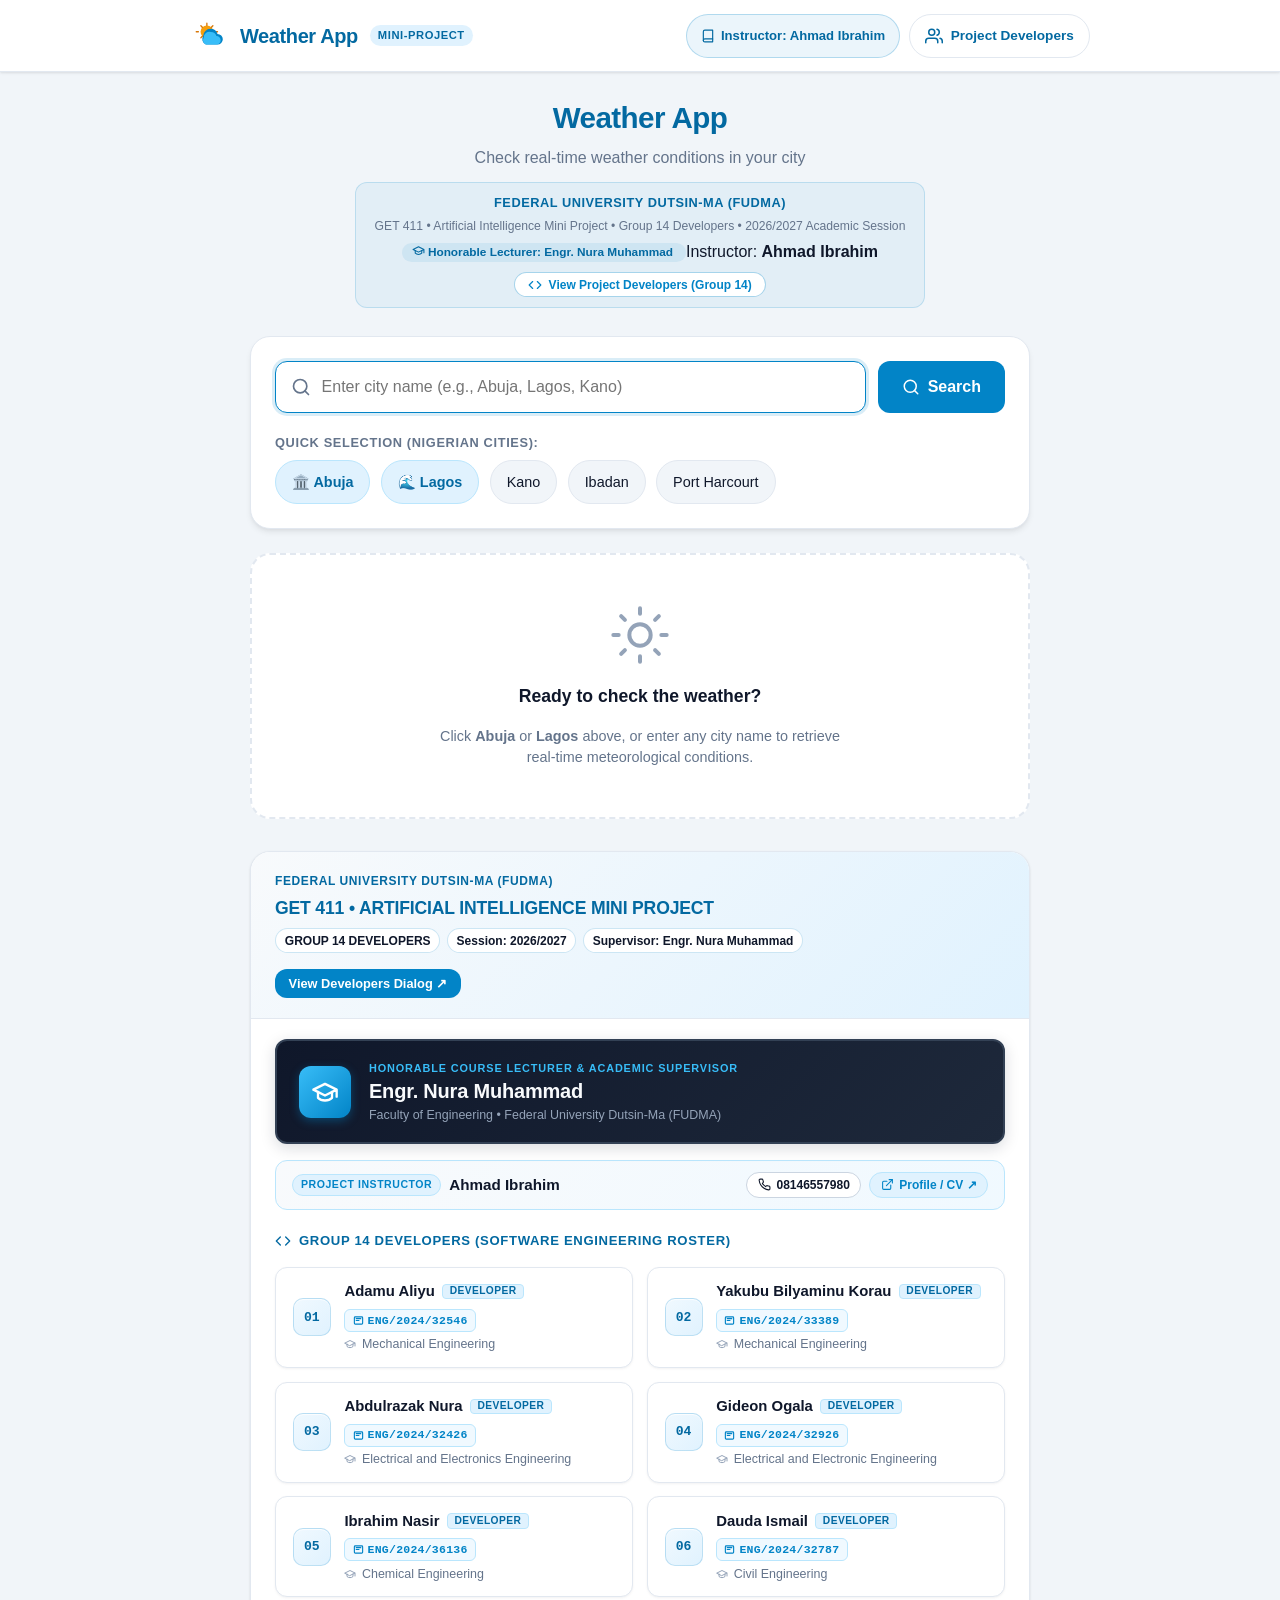
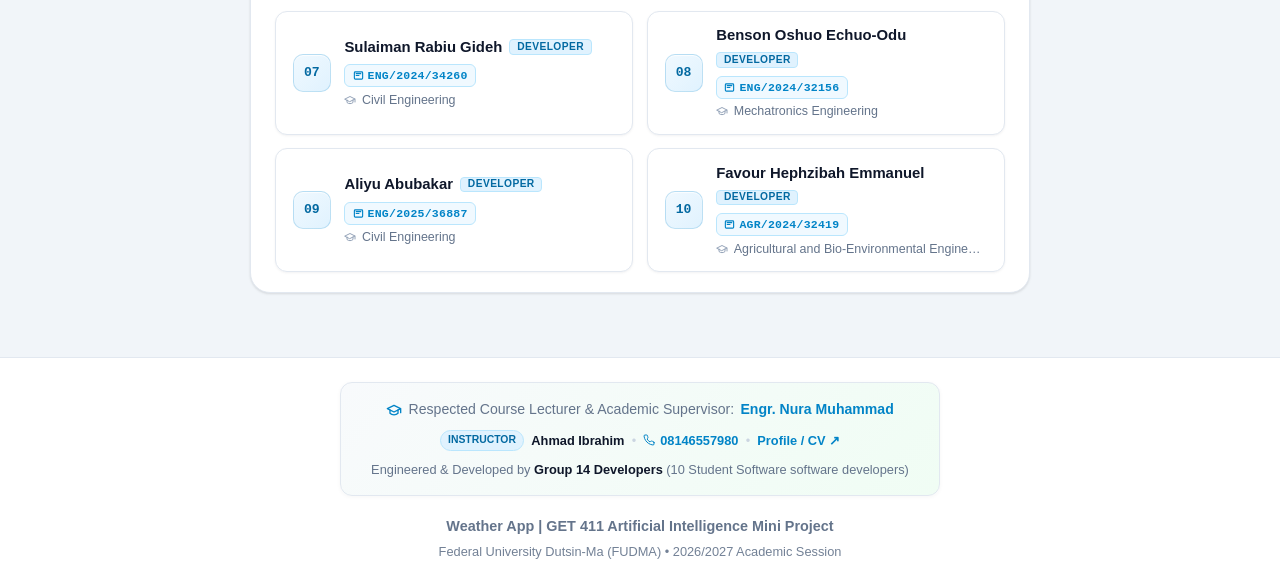
==== commit 396c9677: "feat: add dynamic weather card themes and animations Implement condition-based CSS themes and header" ====
--- a/weather-app/index.html
+++ b/weather-app/index.html
@@ -504,7 +504,7 @@
               <div class="lecturer-honorable-content">
                 <span class="lecturer-honorable-tag">HONORABLE COURSE LECTURER &amp; ACADEMIC SUPERVISOR</span>
                 <h4 class="lecturer-honorable-name">Engr. Nura Muhammad</h4>
-                <p class="lecturer-honorable-dept">Faculty of Engineering &amp; Technology • Department of Electrical/Computer Engineering • Federal University Dutsin-Ma (FUDMA)</p>
+                <p class="lecturer-honorable-dept">Faculty of Engineering • Federal University Dutsin-Ma (FUDMA)</p>
               </div>
             </div>
 
@@ -809,7 +809,7 @@
             <div class="lecturer-honorable-content">
               <span class="lecturer-honorable-tag">HONORABLE COURSE LECTURER &amp; ACADEMIC SUPERVISOR</span>
               <h4 class="lecturer-honorable-name">Engr. Nura Muhammad</h4>
-              <p class="lecturer-honorable-dept">Faculty of Engineering &amp; Technology • Department of Electrical/Computer Engineering • FUDMA</p>
+              <p class="lecturer-honorable-dept">Faculty of Engineering • Federal University Dutsin-Ma (FUDMA)</p>
             </div>
           </div>
 
@@ -1116,7 +1116,7 @@
           </a>
         </div>
         <div class="footer-devs-line">
-          <span>Engineered &amp; Developed by <strong>Group 14 Developers</strong> (10 Student Software Engineers)</span>
+          <span>Engineered &amp; Developed by <strong>Group 14 Developers</strong> (10 Student Software software developers)</span>
         </div>
       </div>
       <p class="footer-text">Weather App | GET 411 Artificial Intelligence Mini Project</p>
--- a/weather-app/css/style.css
+++ b/weather-app/css/style.css
@@ -842,8 +842,8 @@
   box-shadow: var(--shadow-lg);
   border: 1px solid var(--border);
   overflow: hidden;
-  transition: var(--transition);
-  will-change: transform, opacity;
+  transition: border-color 0.85s cubic-bezier(0.2, 0.8, 0.2, 1), box-shadow 0.85s cubic-bezier(0.2, 0.8, 0.2, 1), transform 0.25s ease;
+  will-change: transform, opacity, box-shadow;
   transform-origin: center top;
 }
 
@@ -870,14 +870,157 @@
   to { opacity: 1; transform: translateY(0); }
 }
 
+/* Subtle background gradient pan animation across weather card header */
+@keyframes weatherGradientPan {
+  0% {
+    background-position: 0% 40%;
+  }
+  50% {
+    background-position: 100% 60%;
+  }
+  100% {
+    background-position: 0% 40%;
+  }
+}
+
 .weather-card-header {
   background: var(--primary-gradient);
+  background-size: 220% 220%;
+  animation: weatherGradientPan 14s ease-in-out infinite alternate;
   color: #ffffff;
   padding: 1.75rem 2rem 2rem;
   display: flex;
   justify-content: space-between;
   align-items: flex-start;
   position: relative;
+  overflow: hidden;
+  transition: background 0.85s cubic-bezier(0.2, 0.8, 0.2, 1), box-shadow 0.85s ease;
+}
+
+/* Subtle ambient luminous shimmer overlay on card header */
+.weather-card-header::before {
+  content: "";
+  position: absolute;
+  inset: 0;
+  background: radial-gradient(circle at 85% 15%, rgba(255, 255, 255, 0.22), transparent 55%);
+  pointer-events: none;
+  opacity: 0.8;
+  animation: headerAmbientShimmer 8s ease-in-out infinite alternate;
+}
+
+@keyframes headerAmbientShimmer {
+  0% { opacity: 0.45; transform: scale(1); }
+  50% { opacity: 0.85; transform: scale(1.04); }
+  100% { opacity: 0.45; transform: scale(1); }
+}
+
+/* ==========================================================================
+   Weather Condition Background Gradient Themes
+   ========================================================================== */
+
+/* 1. Sunny / Clear Weather (Warm Golden Ambers & Radiant Tangerine) */
+.weather-card.weather-theme-clear {
+  border-color: rgba(245, 158, 11, 0.4);
+  box-shadow: 0 12px 28px -4px rgba(245, 158, 11, 0.22), var(--shadow-md);
+}
+
+.weather-card.weather-theme-clear .weather-card-header {
+  background: linear-gradient(135deg, #f59e0b 0%, #ea580c 45%, #d97706 75%, #b45309 100%);
+  background-size: 220% 220%;
+}
+
+.weather-card.weather-theme-clear .weather-primary-body {
+  background: linear-gradient(180deg, rgba(254, 243, 199, 0.35) 0%, #ffffff 85%);
+}
+
+/* 2. Rainy Weather (Cool Aquatic Blues & Ocean Navy) */
+.weather-card.weather-theme-rain {
+  border-color: rgba(2, 132, 199, 0.4);
+  box-shadow: 0 12px 28px -4px rgba(2, 132, 199, 0.26), var(--shadow-md);
+}
+
+.weather-card.weather-theme-rain .weather-card-header {
+  background: linear-gradient(135deg, #0284c7 0%, #0369a1 40%, #1e40af 75%, #1e3a8a 100%);
+  background-size: 220% 220%;
+}
+
+.weather-card.weather-theme-rain .weather-primary-body {
+  background: linear-gradient(180deg, rgba(224, 242, 254, 0.38) 0%, #ffffff 85%);
+}
+
+/* 3. Drizzle Weather (Fresh Cyan & Cerulean Mist) */
+.weather-card.weather-theme-drizzle {
+  border-color: rgba(8, 145, 178, 0.4);
+  box-shadow: 0 12px 28px -4px rgba(8, 145, 178, 0.22), var(--shadow-md);
+}
+
+.weather-card.weather-theme-drizzle .weather-card-header {
+  background: linear-gradient(135deg, #0891b2 0%, #0e7490 40%, #155e75 75%, #164e63 100%);
+  background-size: 220% 220%;
+}
+
+.weather-card.weather-theme-drizzle .weather-primary-body {
+  background: linear-gradient(180deg, rgba(207, 250, 254, 0.38) 0%, #ffffff 85%);
+}
+
+/* 4. Thunderstorm Weather (Electric Deep Indigo & Midnight Violet) */
+.weather-card.weather-theme-thunderstorm {
+  border-color: rgba(79, 70, 229, 0.4);
+  box-shadow: 0 12px 28px -4px rgba(79, 70, 229, 0.3), var(--shadow-md);
+}
+
+.weather-card.weather-theme-thunderstorm .weather-card-header {
+  background: linear-gradient(135deg, #4f46e5 0%, #3730a3 40%, #312e81 70%, #581c87 100%);
+  background-size: 220% 220%;
+}
+
+.weather-card.weather-theme-thunderstorm .weather-primary-body {
+  background: linear-gradient(180deg, rgba(238, 242, 255, 0.38) 0%, #ffffff 85%);
+}
+
+/* 5. Snow / Freezing Weather (Glacial Frost & Ice Cyan) */
+.weather-card.weather-theme-snow {
+  border-color: rgba(6, 182, 212, 0.4);
+  box-shadow: 0 12px 28px -4px rgba(6, 182, 212, 0.24), var(--shadow-md);
+}
+
+.weather-card.weather-theme-snow .weather-card-header {
+  background: linear-gradient(135deg, #06b6d4 0%, #0284c7 40%, #3b82f6 75%, #2563eb 100%);
+  background-size: 220% 220%;
+}
+
+.weather-card.weather-theme-snow .weather-primary-body {
+  background: linear-gradient(180deg, rgba(236, 254, 255, 0.45) 0%, #ffffff 85%);
+}
+
+/* 6. Cloudy / Overcast Weather (Muted Steel Slate & Silver Cloud) */
+.weather-card.weather-theme-clouds {
+  border-color: rgba(100, 116, 139, 0.4);
+  box-shadow: 0 12px 28px -4px rgba(100, 116, 139, 0.2), var(--shadow-md);
+}
+
+.weather-card.weather-theme-clouds .weather-card-header {
+  background: linear-gradient(135deg, #64748b 0%, #475569 40%, #334155 75%, #1e293b 100%);
+  background-size: 220% 220%;
+}
+
+.weather-card.weather-theme-clouds .weather-primary-body {
+  background: linear-gradient(180deg, rgba(241, 245, 249, 0.55) 0%, #ffffff 85%);
+}
+
+/* 7. Atmospheric Haze / Fog / Dust / Mist (Dusty Sandstone & Warm Taupe) */
+.weather-card.weather-theme-atmosphere {
+  border-color: rgba(120, 113, 108, 0.4);
+  box-shadow: 0 12px 28px -4px rgba(120, 113, 108, 0.2), var(--shadow-md);
+}
+
+.weather-card.weather-theme-atmosphere .weather-card-header {
+  background: linear-gradient(135deg, #78716c 0%, #57534e 40%, #44403c 75%, #292524 100%);
+  background-size: 220% 220%;
+}
+
+.weather-card.weather-theme-atmosphere .weather-primary-body {
+  background: linear-gradient(180deg, rgba(245, 245, 244, 0.55) 0%, #ffffff 85%);
 }
 
 .location-info {
@@ -1120,6 +1263,7 @@
   justify-content: space-between;
   border-bottom: 1px solid var(--border);
   background: #ffffff;
+  transition: background 0.85s cubic-bezier(0.2, 0.8, 0.2, 1);
 }
 
 .temperature-group {
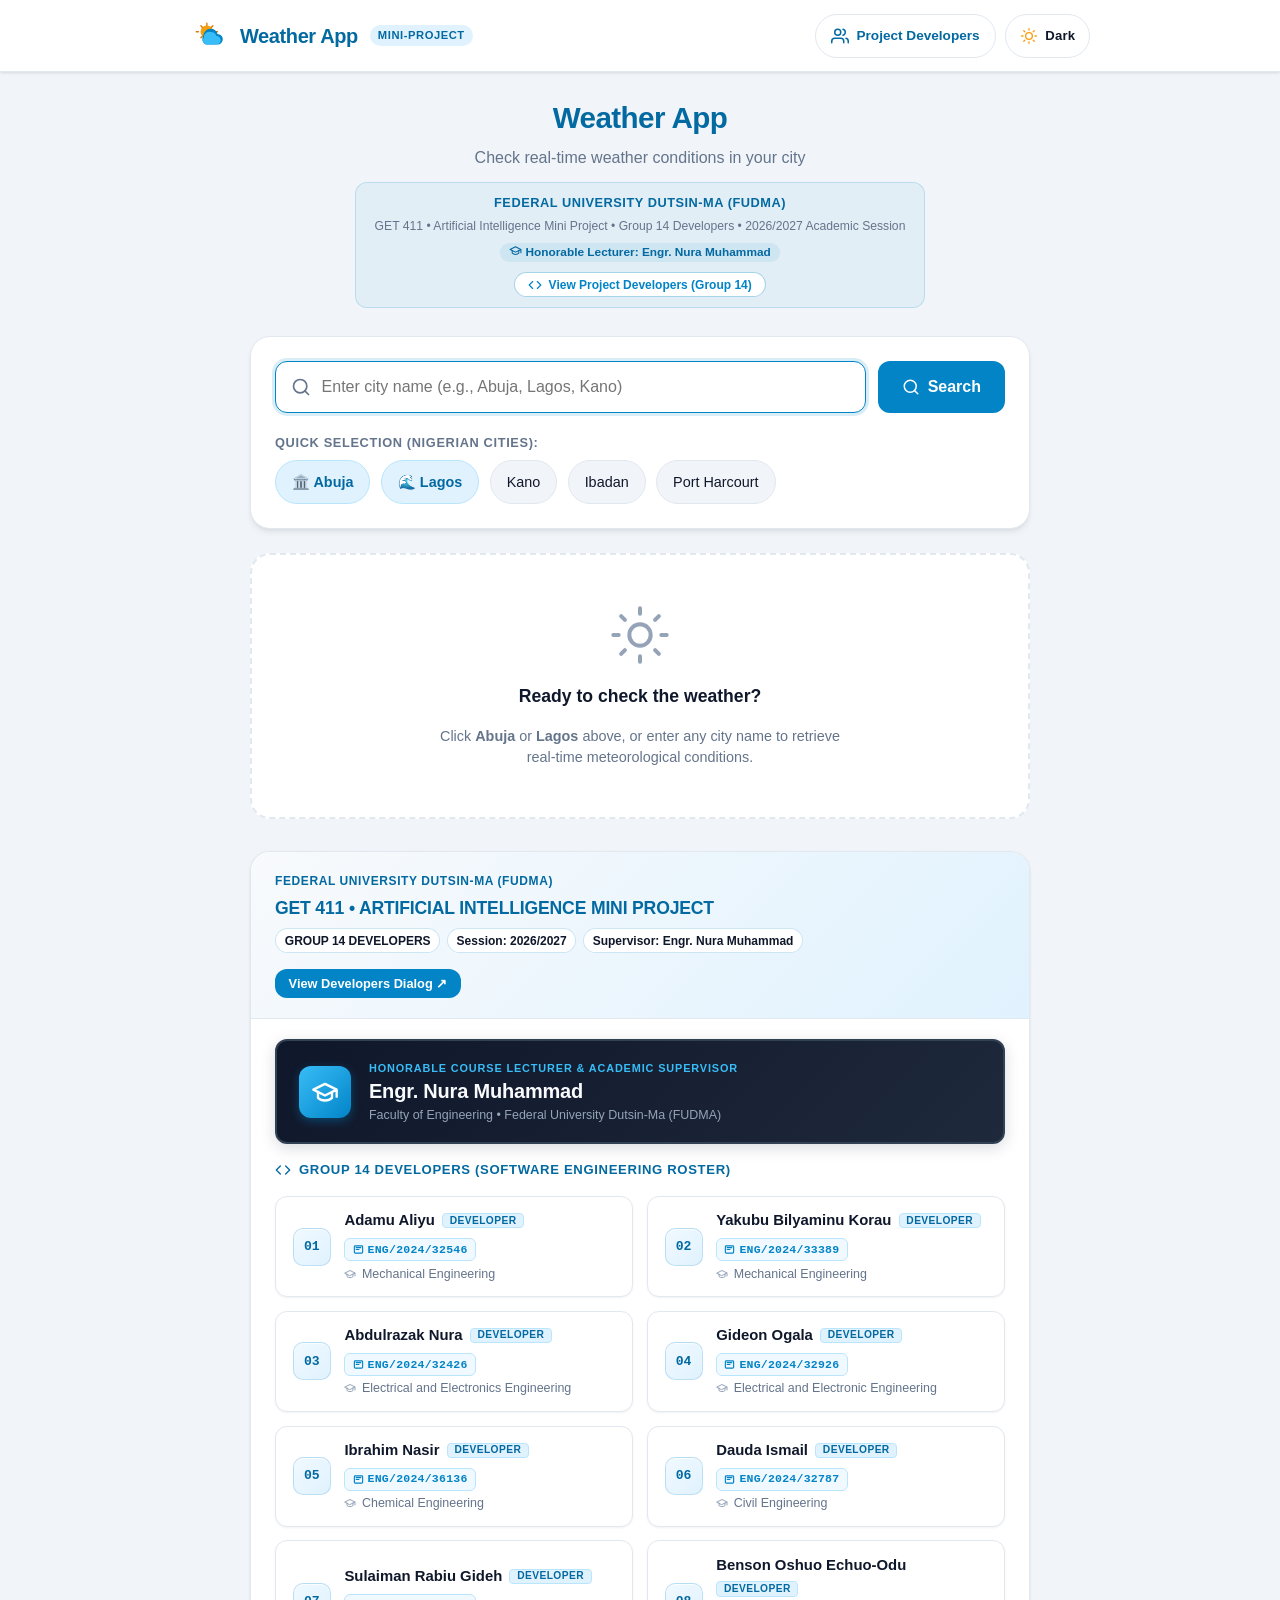
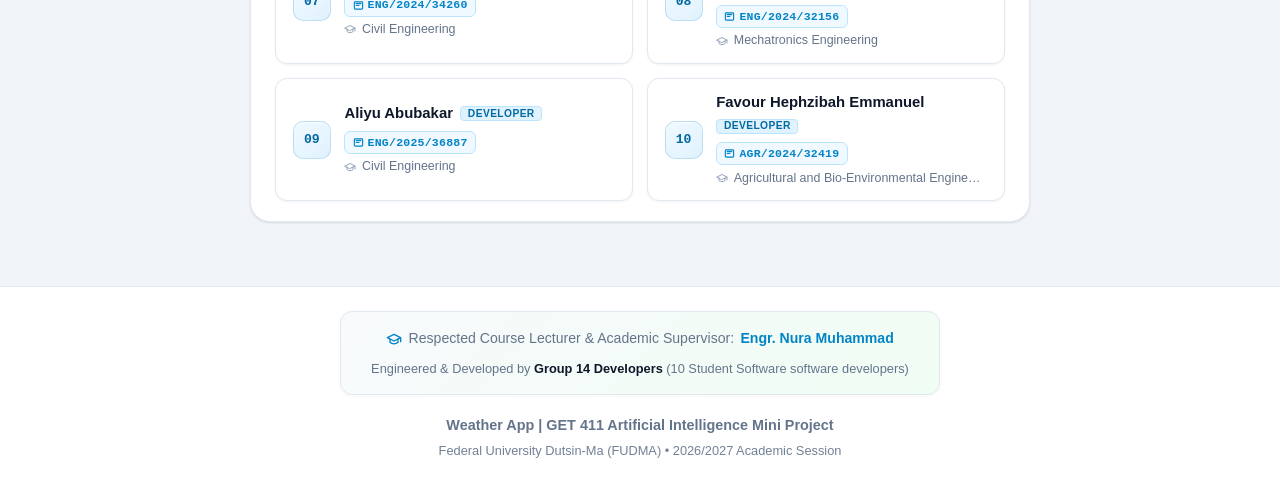
==== commit e7122ffc: "feat: implement dark mode support Add a theme toggle system using CSS custom properties and localSto" ====
--- a/weather-app/index.html
+++ b/weather-app/index.html
@@ -16,6 +16,20 @@
   <!-- Leaflet.js Interactive Mapping Library -->
   <link rel="stylesheet" href="https://unpkg.com/leaflet@1.9.4/dist/leaflet.css" integrity="sha256-p4NxAoJBhIIN+hmNHrzRCf9tD/miZyoHS5obTRR9BMY=" crossorigin=""/>
   <script src="https://unpkg.com/leaflet@1.9.4/dist/leaflet.js" integrity="sha256-20nQCchB9co0qIjJZRGuk2/Z9VM+kNiyxNV1lvTlZBo=" crossorigin=""></script>
+  <!-- Pre-render theme initialization to prevent flash of unstyled theme -->
+  <script>
+    (function() {
+      try {
+        const savedTheme = localStorage.getItem("fudma_weather_theme");
+        const prefersDark = window.matchMedia && window.matchMedia("(prefers-color-scheme: dark)").matches;
+        if (savedTheme === "dark" || (!savedTheme && prefersDark)) {
+          document.documentElement.setAttribute("data-theme", "dark");
+        } else {
+          document.documentElement.setAttribute("data-theme", "light");
+        }
+      } catch (e) {}
+    })();
+  </script>
 </head>
 <body>
   <div class="app-container">
@@ -45,13 +59,6 @@
           <span class="brand-badge">Mini-Project</span>
         </div>
         <div class="header-actions">
-          <a href="https://ahmad-ibrahim-cv.vercel.app/" target="_blank" rel="noopener noreferrer" class="dev-header-badge" title="Project Instructor: Ahmad Ibrahim (08146557980) - View Profile / CV">
-            <svg xmlns="http://www.w3.org/2000/svg" width="14" height="14" viewBox="0 0 24 24" fill="none" stroke="currentColor" stroke-width="2" stroke-linecap="round" stroke-linejoin="round" aria-hidden="true">
-              <path d="M4 19.5A2.5 2.5 0 0 1 6.5 17H20"></path>
-              <path d="M6.5 2H20v20H6.5A2.5 2.5 0 0 1 4 19.5v-15A2.5 2.5 0 0 1 6.5 2z"></path>
-            </svg>
-            <span class="dev-header-text">Instructor: Ahmad Ibrahim</span>
-          </a>
           <button id="openTeamModalBtn" class="team-btn" type="button" aria-haspopup="dialog" aria-controls="teamModal" aria-label="View Project Developers">
             <svg xmlns="http://www.w3.org/2000/svg" width="18" height="18" viewBox="0 0 24 24" fill="none" stroke="currentColor" stroke-width="2" stroke-linecap="round" stroke-linejoin="round">
               <path d="M17 21v-2a4 4 0 0 0-4-4H5a4 4 0 0 0-4 4v2"></path>
@@ -61,6 +68,36 @@
             </svg>
             <span>Project Developers</span>
           </button>
+          <!-- User-facing Dark Mode Toggle Switch -->
+          <button 
+            type="button" 
+            id="themeToggleBtn" 
+            class="theme-toggle-btn" 
+            role="switch" 
+            aria-checked="false" 
+            aria-label="Toggle dark mode theme"
+            title="Switch between light and dark mode"
+          >
+            <span class="theme-icon-wrap" aria-hidden="true">
+              <!-- Sun Icon for Light Mode -->
+              <svg class="theme-icon sun-icon" xmlns="http://www.w3.org/2000/svg" width="16" height="16" viewBox="0 0 24 24" fill="none" stroke="currentColor" stroke-width="2" stroke-linecap="round" stroke-linejoin="round">
+                <circle cx="12" cy="12" r="5"></circle>
+                <line x1="12" y1="1" x2="12" y2="3"></line>
+                <line x1="12" y1="21" x2="12" y2="23"></line>
+                <line x1="4.22" y1="4.22" x2="5.64" y2="5.64"></line>
+                <line x1="18.36" y1="18.36" x2="19.78" y2="19.78"></line>
+                <line x1="1" y1="12" x2="3" y2="12"></line>
+                <line x1="21" y1="12" x2="23" y2="12"></line>
+                <line x1="4.22" y1="19.78" x2="5.64" y2="18.36"></line>
+                <line x1="18.36" y1="5.64" x2="19.78" y2="4.22"></line>
+              </svg>
+              <!-- Moon Icon for Dark Mode -->
+              <svg class="theme-icon moon-icon" xmlns="http://www.w3.org/2000/svg" width="16" height="16" viewBox="0 0 24 24" fill="none" stroke="currentColor" stroke-width="2" stroke-linecap="round" stroke-linejoin="round">
+                <path d="M21 12.79A9 9 0 1 1 11.21 3 7 7 0 0 0 21 12.79z"></path>
+              </svg>
+            </span>
+            <span id="themeToggleLabel" class="theme-toggle-label">Dark</span>
+          </button>
         </div>
       </div>
     </header>
@@ -81,9 +118,6 @@
             <span class="academic-lecturer-tag" title="Distinguished Course Lecturer & Academic Supervisor">
               <svg xmlns="http://www.w3.org/2000/svg" width="13" height="13" viewBox="0 0 24 24" fill="none" stroke="currentColor" stroke-width="2" stroke-linecap="round" stroke-linejoin="round" aria-hidden="true"><path d="M22 10v6M2 10l10-5 10 5-10 5z"/><path d="M6 12v5c3 3 9 3 12 0v-5"/></svg>
               Honorable Lecturer: <strong>Engr. Nura Muhammad</strong>
-            </span>
-            <span class="academic-instructor-tag" title="Project Instructor & Technical Lead">
-              Instructor: <strong>Ahmad Ibrahim</strong>
             </span>
           </div>
           <button id="heroTeamBtn" type="button" class="academic-view-btn" aria-label="View Group 14 Project Developers">
@@ -508,30 +542,6 @@
               </div>
             </div>
 
-            <!-- Project Instructor & Technical Lead (Compact / Short Nerve) -->
-            <div class="instructor-compact-bar">
-              <div class="instructor-compact-left">
-                <span class="instructor-compact-badge">PROJECT INSTRUCTOR</span>
-                <strong class="instructor-compact-name">Ahmad Ibrahim</strong>
-              </div>
-              <div class="instructor-compact-right">
-                <a href="tel:08146557980" class="instructor-link-pill" title="Call Instructor Ahmad Ibrahim">
-                  <svg xmlns="http://www.w3.org/2000/svg" width="13" height="13" viewBox="0 0 24 24" fill="none" stroke="currentColor" stroke-width="2" stroke-linecap="round" stroke-linejoin="round" aria-hidden="true">
-                    <path d="M22 16.92v3a2 2 0 0 1-2.18 2 19.79 19.79 0 0 1-8.63-3.07 19.5 19.5 0 0 1-6-6 19.79 19.79 0 0 1-3.07-8.67A2 2 0 0 1 4.11 2h3a2 2 0 0 1 2 1.72 12.84 12.84 0 0 0 .7 2.81 2 2 0 0 1-.45 2.11L8.09 9.91a16 16 0 0 0 6 6l1.27-1.27a2 2 0 0 1 2.11-.45 12.84 12.84 0 0 0 2.81.7A2 2 0 0 1 22 16.92z"></path>
-                  </svg>
-                  <span>08146557980</span>
-                </a>
-                <a href="https://ahmad-ibrahim-cv.vercel.app/" target="_blank" rel="noopener noreferrer" class="instructor-cv-pill" title="View Instructor Profile / CV">
-                  <svg xmlns="http://www.w3.org/2000/svg" width="13" height="13" viewBox="0 0 24 24" fill="none" stroke="currentColor" stroke-width="2" stroke-linecap="round" stroke-linejoin="round" aria-hidden="true">
-                    <path d="M18 13v6a2 2 0 0 1-2 2H5a2 2 0 0 1-2-2V8a2 2 0 0 1 2-2h6"></path>
-                    <polyline points="15 3 21 3 21 9"></polyline>
-                    <line x1="10" y1="14" x2="21" y2="3"></line>
-                  </svg>
-                  <span>Profile / CV ↗</span>
-                </a>
-              </div>
-            </div>
-
             <h4 class="academic-roster-title">
               <svg xmlns="http://www.w3.org/2000/svg" width="16" height="16" viewBox="0 0 24 24" fill="none" stroke="currentColor" stroke-width="2" stroke-linecap="round" stroke-linejoin="round">
                 <polyline points="16 18 22 12 16 6"></polyline>
@@ -813,30 +823,6 @@
             </div>
           </div>
 
-          <!-- Project Instructor Compact Bar in Modal -->
-          <div class="instructor-compact-bar instructor-modal-bar">
-            <div class="instructor-compact-left">
-              <span class="instructor-compact-badge">PROJECT INSTRUCTOR</span>
-              <strong class="instructor-compact-name">Ahmad Ibrahim</strong>
-            </div>
-            <div class="instructor-compact-right">
-              <a href="tel:08146557980" class="instructor-link-pill" title="Call Instructor Ahmad Ibrahim">
-                <svg xmlns="http://www.w3.org/2000/svg" width="13" height="13" viewBox="0 0 24 24" fill="none" stroke="currentColor" stroke-width="2" stroke-linecap="round" stroke-linejoin="round" aria-hidden="true">
-                  <path d="M22 16.92v3a2 2 0 0 1-2.18 2 19.79 19.79 0 0 1-8.63-3.07 19.5 19.5 0 0 1-6-6 19.79 19.79 0 0 1-3.07-8.67A2 2 0 0 1 4.11 2h3a2 2 0 0 1 2 1.72 12.84 12.84 0 0 0 .7 2.81 2 2 0 0 1-.45 2.11L8.09 9.91a16 16 0 0 0 6 6l1.27-1.27a2 2 0 0 1 2.11-.45 12.84 12.84 0 0 0 2.81.7A2 2 0 0 1 22 16.92z"></path>
-                </svg>
-                <span>08146557980</span>
-              </a>
-              <a href="https://ahmad-ibrahim-cv.vercel.app/" target="_blank" rel="noopener noreferrer" class="instructor-cv-pill" title="View Instructor Profile / CV">
-                <svg xmlns="http://www.w3.org/2000/svg" width="13" height="13" viewBox="0 0 24 24" fill="none" stroke="currentColor" stroke-width="2" stroke-linecap="round" stroke-linejoin="round" aria-hidden="true">
-                  <path d="M18 13v6a2 2 0 0 1-2 2H5a2 2 0 0 1-2-2V8a2 2 0 0 1 2-2h6"></path>
-                  <polyline points="15 3 21 3 21 9"></polyline>
-                  <line x1="10" y1="14" x2="21" y2="3"></line>
-                </svg>
-                <span>Profile / CV ↗</span>
-              </a>
-            </div>
-          </div>
-
           <div class="team-section-heading">
             <svg xmlns="http://www.w3.org/2000/svg" width="16" height="16" viewBox="0 0 24 24" fill="none" stroke="currentColor" stroke-width="2" stroke-linecap="round" stroke-linejoin="round">
               <polyline points="16 18 22 12 16 6"></polyline>
@@ -1081,7 +1067,7 @@
         <!-- Modal Footer -->
         <div class="team-modal-footer">
           <span>Honorable Lecturer &amp; Supervisor: <strong>Engr. Nura Muhammad</strong></span>
-          <span>Project Instructor: <strong>Ahmad Ibrahim</strong> • Group 14 Developers</span>
+          <span>Group 14 Developers • Federal University Dutsin-Ma (FUDMA)</span>
         </div>
       </div>
     </div>
@@ -1102,19 +1088,6 @@
           <span class="footer-supervisor-title">Respected Course Lecturer &amp; Academic Supervisor:</span>
           <strong class="footer-supervisor-name">Engr. Nura Muhammad</strong>
         </div>
-        <div class="footer-instructor-line">
-          <span class="footer-instructor-badge">INSTRUCTOR</span>
-          <strong class="footer-instructor-name">Ahmad Ibrahim</strong>
-          <span class="footer-dot" aria-hidden="true">•</span>
-          <a href="tel:08146557980" class="footer-instructor-link" title="Call Instructor Ahmad Ibrahim">
-            <svg xmlns="http://www.w3.org/2000/svg" width="12" height="12" viewBox="0 0 24 24" fill="none" stroke="currentColor" stroke-width="2" stroke-linecap="round" stroke-linejoin="round" aria-hidden="true"><path d="M22 16.92v3a2 2 0 0 1-2.18 2 19.79 19.79 0 0 1-8.63-3.07 19.5 19.5 0 0 1-6-6 19.79 19.79 0 0 1-3.07-8.67A2 2 0 0 1 4.11 2h3a2 2 0 0 1 2 1.72 12.84 12.84 0 0 0 .7 2.81 2 2 0 0 1-.45 2.11L8.09 9.91a16 16 0 0 0 6 6l1.27-1.27a2 2 0 0 1 2.11-.45 12.84 12.84 0 0 0 2.81.7A2 2 0 0 1 22 16.92z"></path></svg>
-            08146557980
-          </a>
-          <span class="footer-dot" aria-hidden="true">•</span>
-          <a href="https://ahmad-ibrahim-cv.vercel.app/" target="_blank" rel="noopener noreferrer" class="footer-instructor-cv" title="View Instructor Profile / CV">
-            Profile / CV ↗
-          </a>
-        </div>
         <div class="footer-devs-line">
           <span>Engineered &amp; Developed by <strong>Group 14 Developers</strong> (10 Student Software software developers)</span>
         </div>
--- a/weather-app/css/style.css
+++ b/weather-app/css/style.css
@@ -26,6 +26,28 @@
   --transition: all 0.2s ease-in-out;
 }
 
+/* ==========================================================================
+   Dark Mode Theme System (CSS Custom Properties)
+   Persisted via localStorage to improve visibility during nighttime use.
+   ========================================================================== */
+[data-theme="dark"] {
+  --primary: #38bdf8;
+  --primary-dark: #0284c7;
+  --primary-light: #0c2d48;
+  --primary-gradient: linear-gradient(135deg, #0284c7 0%, #0f172a 100%);
+  --card-gradient: linear-gradient(180deg, #1e293b 0%, #0f172a 100%);
+  --accent: #fbbf24;
+  --accent-hover: #f59e0b;
+  --surface: #1e293b;
+  --background: #0b1120;
+  --text-main: #f8fafc;
+  --text-muted: #94a3b8;
+  --border: #334155;
+  --shadow-sm: 0 1px 3px rgba(0, 0, 0, 0.4);
+  --shadow-md: 0 4px 6px -1px rgba(0, 0, 0, 0.5), 0 2px 4px -2px rgba(0, 0, 0, 0.4);
+  --shadow-lg: 0 10px 20px -3px rgba(0, 0, 0, 0.6), 0 4px 8px -4px rgba(0, 0, 0, 0.4);
+}
+
 /* Reset & Box Sizing */
 *, *::before, *::after {
   box-sizing: border-box;
@@ -42,6 +64,7 @@
   display: flex;
   flex-direction: column;
   overflow-x: hidden;
+  transition: background-color 0.3s ease, color 0.3s ease;
 }
 
 /* App Wrapper */
@@ -187,6 +210,83 @@
 
 .dev-header-badge:hover svg {
   stroke: #ffffff;
+}
+
+/* User-facing Dark Mode Theme Toggle Switch */
+.theme-toggle-btn {
+  background: var(--surface);
+  border: 1.5px solid var(--border);
+  color: var(--text-main);
+  font-size: 0.82rem;
+  font-weight: 600;
+  padding: 0.45rem 0.85rem;
+  border-radius: var(--radius-full);
+  cursor: pointer;
+  display: inline-flex;
+  align-items: center;
+  gap: 0.45rem;
+  transition: var(--transition);
+  min-height: 44px;
+  user-select: none;
+  touch-action: manipulation;
+}
+
+.theme-toggle-btn:hover {
+  background: var(--primary-light);
+  border-color: var(--primary);
+  color: var(--primary-dark);
+  transform: translateY(-1px);
+}
+
+.theme-toggle-btn:focus-visible {
+  outline: 2px solid var(--primary);
+  outline-offset: 2px;
+}
+
+.theme-icon-wrap {
+  display: flex;
+  align-items: center;
+  justify-content: center;
+  width: 18px;
+  height: 18px;
+}
+
+.sun-icon {
+  display: block;
+  color: #f59e0b;
+  transition: transform 0.3s ease, opacity 0.2s ease;
+}
+
+.moon-icon {
+  display: none;
+  color: #38bdf8;
+  transition: transform 0.3s ease, opacity 0.2s ease;
+}
+
+.theme-toggle-label {
+  font-weight: 700;
+  letter-spacing: 0.02em;
+}
+
+/* Dark mode active state on toggle button */
+[data-theme="dark"] .sun-icon {
+  display: none;
+}
+
+[data-theme="dark"] .moon-icon {
+  display: block;
+}
+
+[data-theme="dark"] .theme-toggle-btn {
+  background: rgba(56, 189, 248, 0.12);
+  border-color: rgba(56, 189, 248, 0.35);
+  color: #f8fafc;
+}
+
+[data-theme="dark"] .theme-toggle-btn:hover {
+  background: rgba(56, 189, 248, 0.22);
+  border-color: #38bdf8;
+  color: #38bdf8;
 }
 
 .key-toggle-btn {
@@ -3088,3 +3188,387 @@
   }
 }
 
+/* ==========================================================================
+   Comprehensive Dark Mode Component Overrides ([data-theme="dark"])
+   Ensures deep dark theme contrast and flawless night visibility
+   ========================================================================== */
+
+/* 1. Header & Navigation */
+[data-theme="dark"] .header {
+  background: rgba(15, 23, 42, 0.92);
+  border-bottom-color: #334155;
+}
+
+[data-theme="dark"] .brand-title {
+  color: #f8fafc;
+}
+
+[data-theme="dark"] .brand-badge {
+  background: rgba(56, 189, 248, 0.15);
+  color: #38bdf8;
+  border-color: rgba(56, 189, 248, 0.3);
+}
+
+[data-theme="dark"] .team-btn {
+  background: #1e293b;
+  border-color: #334155;
+  color: #f8fafc;
+}
+
+[data-theme="dark"] .team-btn:hover {
+  background: rgba(56, 189, 248, 0.15);
+  border-color: #38bdf8;
+  color: #38bdf8;
+}
+
+/* 2. Hero & Academic Meta Strip */
+[data-theme="dark"] .academic-meta-strip {
+  background: #1e293b;
+  border-color: #334155;
+}
+
+[data-theme="dark"] .academic-inst {
+  color: #38bdf8;
+}
+
+[data-theme="dark"] .academic-sub {
+  color: #94a3b8;
+}
+
+[data-theme="dark"] .academic-lecturer-tag {
+  background: rgba(15, 23, 42, 0.8);
+  border-color: #334155;
+  color: #e2e8f0;
+}
+
+[data-theme="dark"] .academic-view-btn {
+  background: #0f172a;
+  border-color: #334155;
+  color: #f8fafc;
+}
+
+[data-theme="dark"] .academic-view-btn:hover {
+  background: rgba(56, 189, 248, 0.18);
+  border-color: #38bdf8;
+  color: #38bdf8;
+}
+
+/* 3. Search Card & Inputs */
+[data-theme="dark"] .search-card {
+  background: #1e293b;
+  border-color: #334155;
+  box-shadow: 0 4px 20px -2px rgba(0, 0, 0, 0.5);
+}
+
+[data-theme="dark"] .city-input {
+  background: #0f172a;
+  border-color: #334155;
+  color: #f8fafc;
+}
+
+[data-theme="dark"] .city-input::placeholder {
+  color: #64748b;
+}
+
+[data-theme="dark"] .city-input:focus {
+  background: #0b1120;
+  border-color: #38bdf8;
+  box-shadow: 0 0 0 3px rgba(56, 189, 248, 0.2);
+}
+
+[data-theme="dark"] .quick-btn {
+  background: #0f172a;
+  border-color: #334155;
+  color: #cbd5e1;
+}
+
+[data-theme="dark"] .quick-btn:hover {
+  background: rgba(56, 189, 248, 0.15);
+  border-color: #38bdf8;
+  color: #38bdf8;
+}
+
+[data-theme="dark"] .history-chip {
+  background: #0f172a;
+  border-color: #334155;
+  color: #94a3b8;
+}
+
+[data-theme="dark"] .history-chip:hover {
+  color: #38bdf8;
+  border-color: #38bdf8;
+  background: rgba(56, 189, 248, 0.1);
+}
+
+/* 4. Weather Card & Metrics Grid */
+[data-theme="dark"] .weather-card {
+  background: #1e293b;
+  border-color: #334155;
+}
+
+[data-theme="dark"] .weather-primary-body {
+  background: #1e293b;
+  border-bottom-color: #334155;
+}
+
+/* Condition-specific dark gradient overrides */
+[data-theme="dark"] .weather-card.weather-theme-clear .weather-primary-body {
+  background: linear-gradient(180deg, rgba(245, 158, 11, 0.14) 0%, #1e293b 85%);
+}
+
+[data-theme="dark"] .weather-card.weather-theme-rain .weather-primary-body {
+  background: linear-gradient(180deg, rgba(2, 132, 199, 0.15) 0%, #1e293b 85%);
+}
+
+[data-theme="dark"] .weather-card.weather-theme-drizzle .weather-primary-body {
+  background: linear-gradient(180deg, rgba(8, 145, 178, 0.15) 0%, #1e293b 85%);
+}
+
+[data-theme="dark"] .weather-card.weather-theme-thunderstorm .weather-primary-body {
+  background: linear-gradient(180deg, rgba(99, 102, 241, 0.16) 0%, #1e293b 85%);
+}
+
+[data-theme="dark"] .weather-card.weather-theme-snow .weather-primary-body {
+  background: linear-gradient(180deg, rgba(6, 182, 212, 0.15) 0%, #1e293b 85%);
+}
+
+[data-theme="dark"] .weather-card.weather-theme-clouds .weather-primary-body {
+  background: linear-gradient(180deg, rgba(148, 163, 184, 0.12) 0%, #1e293b 85%);
+}
+
+[data-theme="dark"] .weather-card.weather-theme-mist .weather-primary-body {
+  background: linear-gradient(180deg, rgba(100, 116, 139, 0.14) 0%, #1e293b 85%);
+}
+
+[data-theme="dark"] .weather-metrics-grid {
+  background: #0f172a;
+}
+
+[data-theme="dark"] .metric-card {
+  background: #1e293b;
+  border-color: #334155;
+}
+
+[data-theme="dark"] .metric-card:hover {
+  background: #243247;
+  border-color: #38bdf8;
+}
+
+[data-theme="dark"] .metric-value {
+  color: #f8fafc;
+}
+
+[data-theme="dark"] .metric-title {
+  color: #94a3b8;
+}
+
+[data-theme="dark"] .metric-icon-wrap {
+  background: rgba(56, 189, 248, 0.12);
+  color: #38bdf8;
+}
+
+/* 5. 5-Day Forecast Cards */
+[data-theme="dark"] .forecast-section {
+  background: #1e293b;
+  border-color: #334155;
+}
+
+[data-theme="dark"] .forecast-card {
+  background: #0f172a;
+  border-color: #334155;
+}
+
+[data-theme="dark"] .forecast-card:hover {
+  background: #243247;
+  border-color: #38bdf8;
+}
+
+[data-theme="dark"] .forecast-day {
+  color: #f8fafc;
+}
+
+[data-theme="dark"] .forecast-date {
+  color: #94a3b8;
+}
+
+/* 6. Contextual Weather Tip Card */
+[data-theme="dark"] .weather-tip-card {
+  background: #1e293b;
+  border-color: #334155;
+}
+
+[data-theme="dark"] .weather-tip-text {
+  color: #cbd5e1;
+}
+
+/* 7. Leaflet Mini-Map Section */
+[data-theme="dark"] .location-map-section {
+  background: #1e293b;
+  border-color: #334155;
+}
+
+[data-theme="dark"] .map-card-header {
+  border-bottom-color: #334155;
+}
+
+[data-theme="dark"] .map-card-title {
+  color: #f8fafc;
+}
+
+[data-theme="dark"] .map-city-pill {
+  background: rgba(56, 189, 248, 0.15);
+  border-color: rgba(56, 189, 248, 0.35);
+  color: #38bdf8;
+}
+
+[data-theme="dark"] .map-coords-pill {
+  background: #0f172a;
+  border-color: #334155;
+  color: #94a3b8;
+}
+
+[data-theme="dark"] .map-ctrl-btn {
+  background: #1e293b;
+  border-color: #334155;
+  color: #f8fafc;
+}
+
+[data-theme="dark"] .map-ctrl-btn:hover {
+  background: #334155;
+  color: #38bdf8;
+}
+
+[data-theme="dark"] .map-card-footer {
+  background: #0f172a;
+  border-top-color: #334155;
+}
+
+[data-theme="dark"] .map-status-pill {
+  background: #1e293b;
+  border-color: #334155;
+  color: #94a3b8;
+}
+
+/* Invert Leaflet map tiles subtly for night mode */
+[data-theme="dark"] .city-mini-map .leaflet-tile-pane {
+  filter: brightness(0.7) invert(1) contrast(2.4) hue-rotate(200deg) saturate(0.35) brightness(0.8);
+}
+
+[data-theme="dark"] .city-mini-map .leaflet-control-attribution {
+  background: rgba(15, 23, 42, 0.85) !important;
+  color: #94a3b8 !important;
+}
+
+[data-theme="dark"] .city-mini-map .leaflet-control-attribution a {
+  color: #38bdf8 !important;
+}
+
+/* 8. Academic Section & Roster */
+[data-theme="dark"] .academic-project-section {
+  background: #1e293b;
+  border-color: #334155;
+}
+
+[data-theme="dark"] .lecturer-honorable-banner {
+  background: linear-gradient(135deg, #1e293b 0%, #0f172a 100%);
+  border-color: #334155;
+}
+
+[data-theme="dark"] .lecturer-honorable-name {
+  color: #f8fafc;
+}
+
+[data-theme="dark"] .lecturer-honorable-dept {
+  color: #94a3b8;
+}
+
+[data-theme="dark"] .member-card {
+  background: #0f172a;
+  border-color: #334155;
+}
+
+[data-theme="dark"] .member-card:hover {
+  background: #1e293b;
+  border-color: #38bdf8;
+}
+
+[data-theme="dark"] .member-name {
+  color: #f8fafc;
+}
+
+[data-theme="dark"] .member-reg {
+  color: #38bdf8;
+}
+
+[data-theme="dark"] .member-dept {
+  color: #94a3b8;
+}
+
+/* 9. Team Modal */
+[data-theme="dark"] .team-modal-content {
+  background: #1e293b;
+  border-color: #334155;
+}
+
+[data-theme="dark"] .team-modal-header {
+  background: linear-gradient(135deg, #1e293b 0%, #0f172a 100%);
+  border-bottom-color: #334155;
+}
+
+[data-theme="dark"] .team-close-btn {
+  background: #0f172a;
+  border-color: #334155;
+  color: #94a3b8;
+}
+
+[data-theme="dark"] .team-close-btn:hover {
+  background: #334155;
+  color: #f8fafc;
+}
+
+[data-theme="dark"] .team-modal-footer {
+  background: #0f172a;
+  border-top-color: #334155;
+  color: #94a3b8;
+}
+
+/* 10. Footer */
+[data-theme="dark"] .footer-academic-card {
+  background: #1e293b;
+  border-color: #334155;
+}
+
+[data-theme="dark"] .footer-supervisor-name {
+  color: #f8fafc;
+}
+
+[data-theme="dark"] .footer-devs-line {
+  color: #94a3b8;
+}
+
+[data-theme="dark"] .footer-text,
+[data-theme="dark"] .footer-subtext {
+  color: #64748b;
+}
+
+/* 11. Initial Placeholder */
+[data-theme="dark"] .initial-placeholder {
+  background: #1e293b;
+  border-color: #334155;
+}
+
+[data-theme="dark"] .placeholder-text {
+  color: #94a3b8;
+}
+
+/* 12. Unit Toggle Switch Slider */
+[data-theme="dark"] .unit-toggle-slider {
+  background: #0f172a;
+  box-shadow: 0 2px 6px rgba(0, 0, 0, 0.5);
+}
+
+[data-theme="dark"] .unit-toggle-switch {
+  background: rgba(15, 23, 42, 0.8);
+}
+
+
